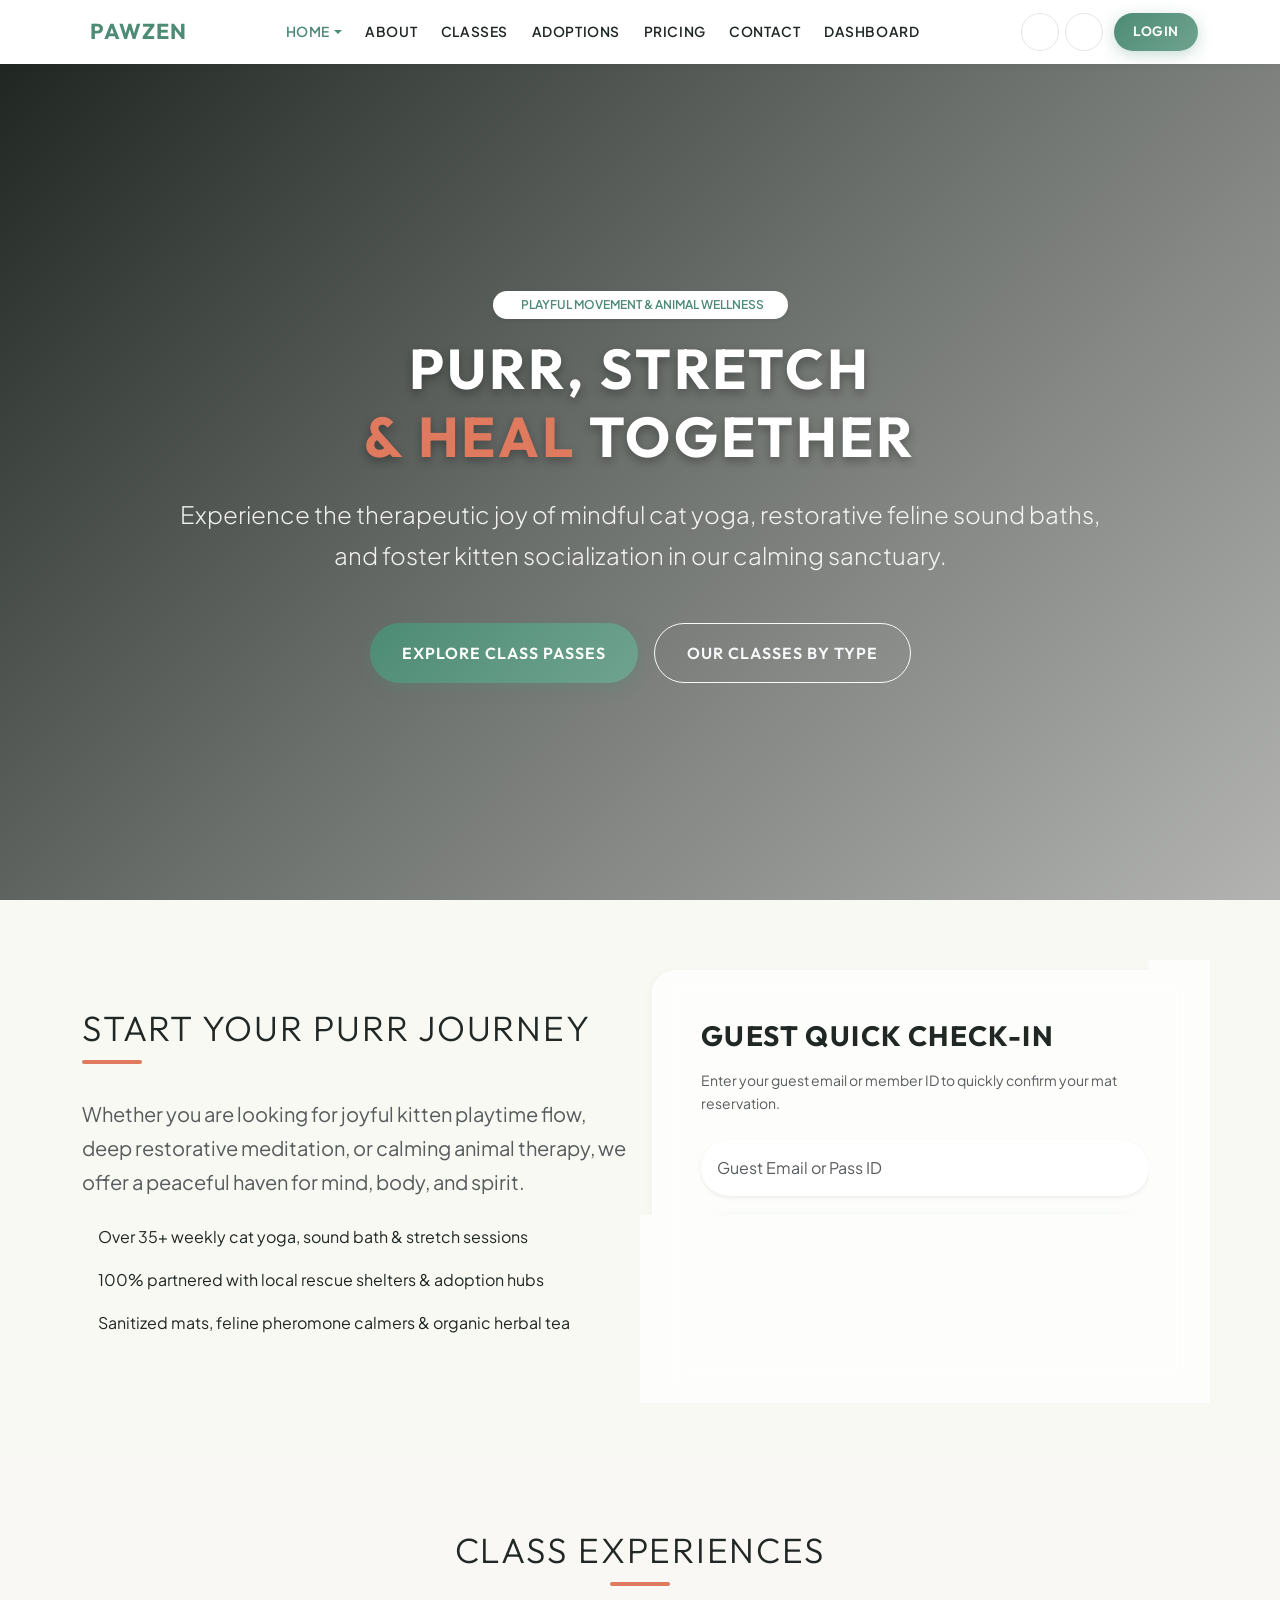
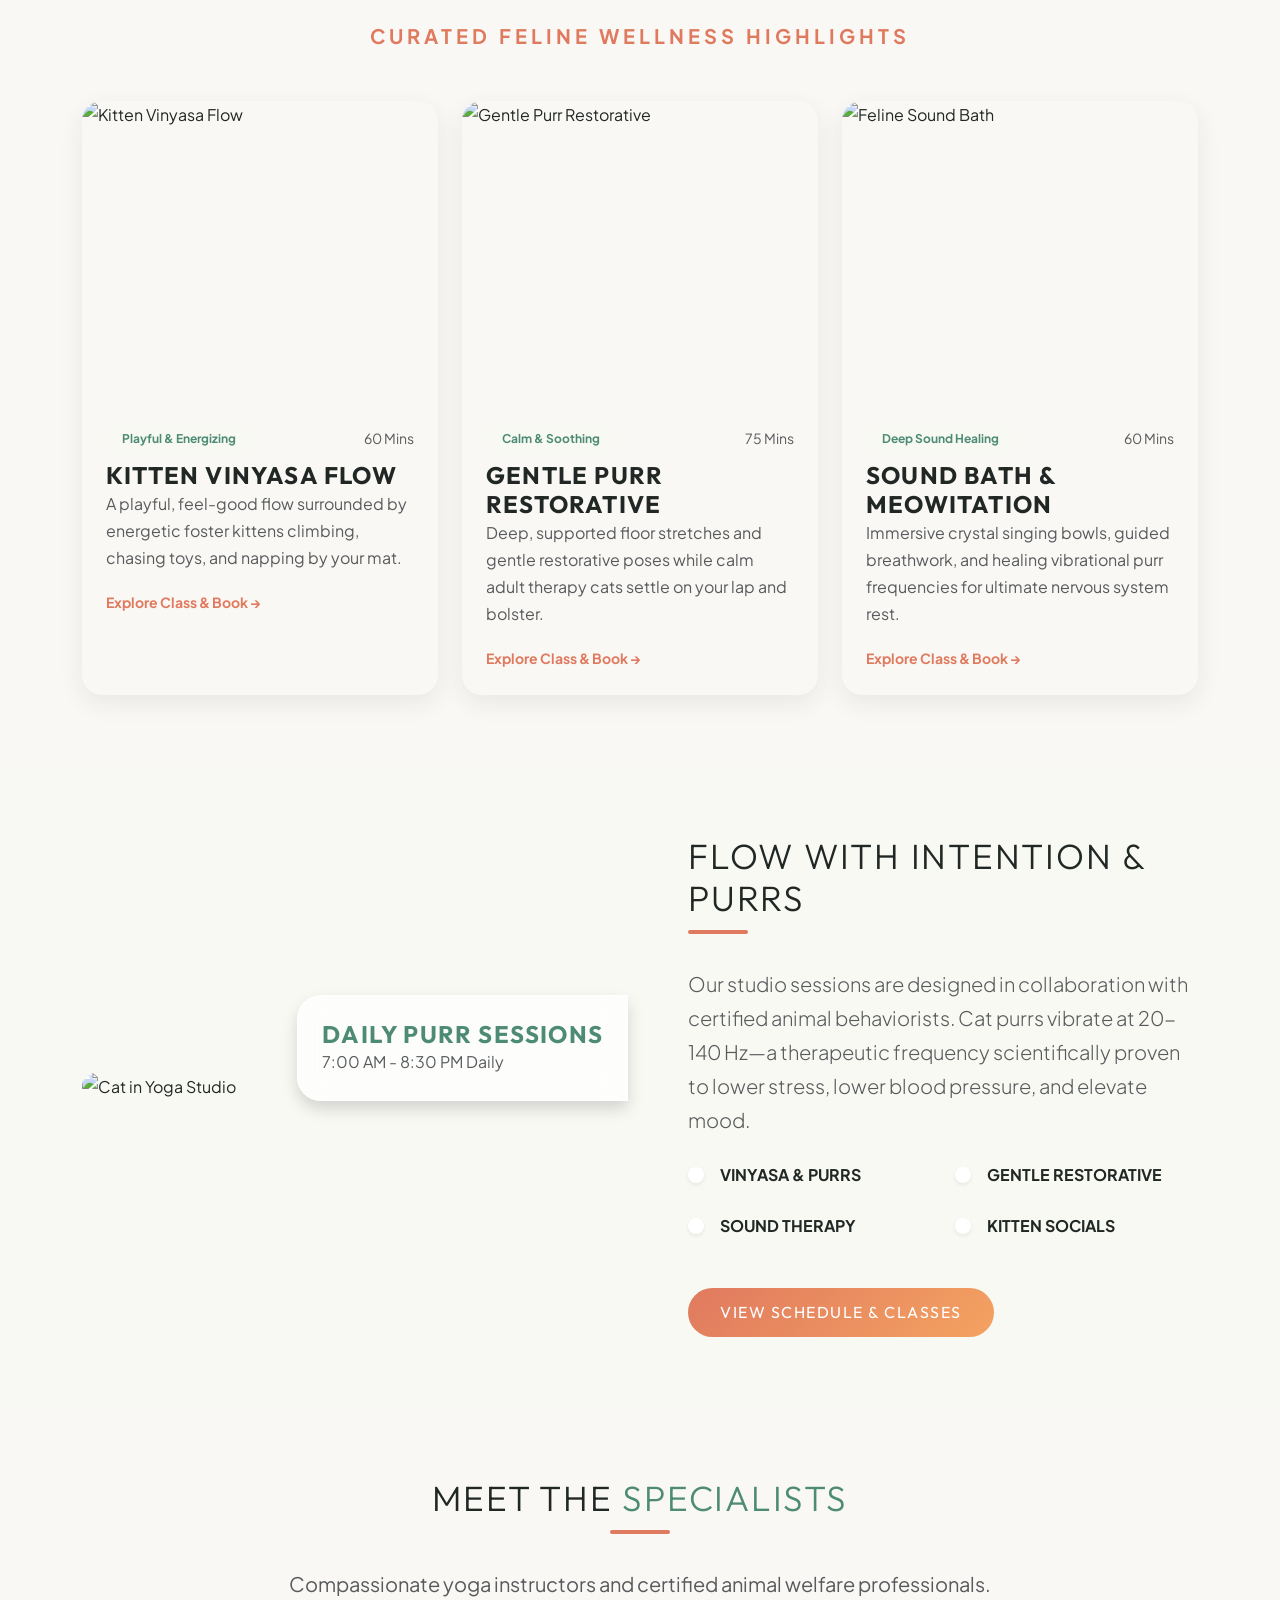
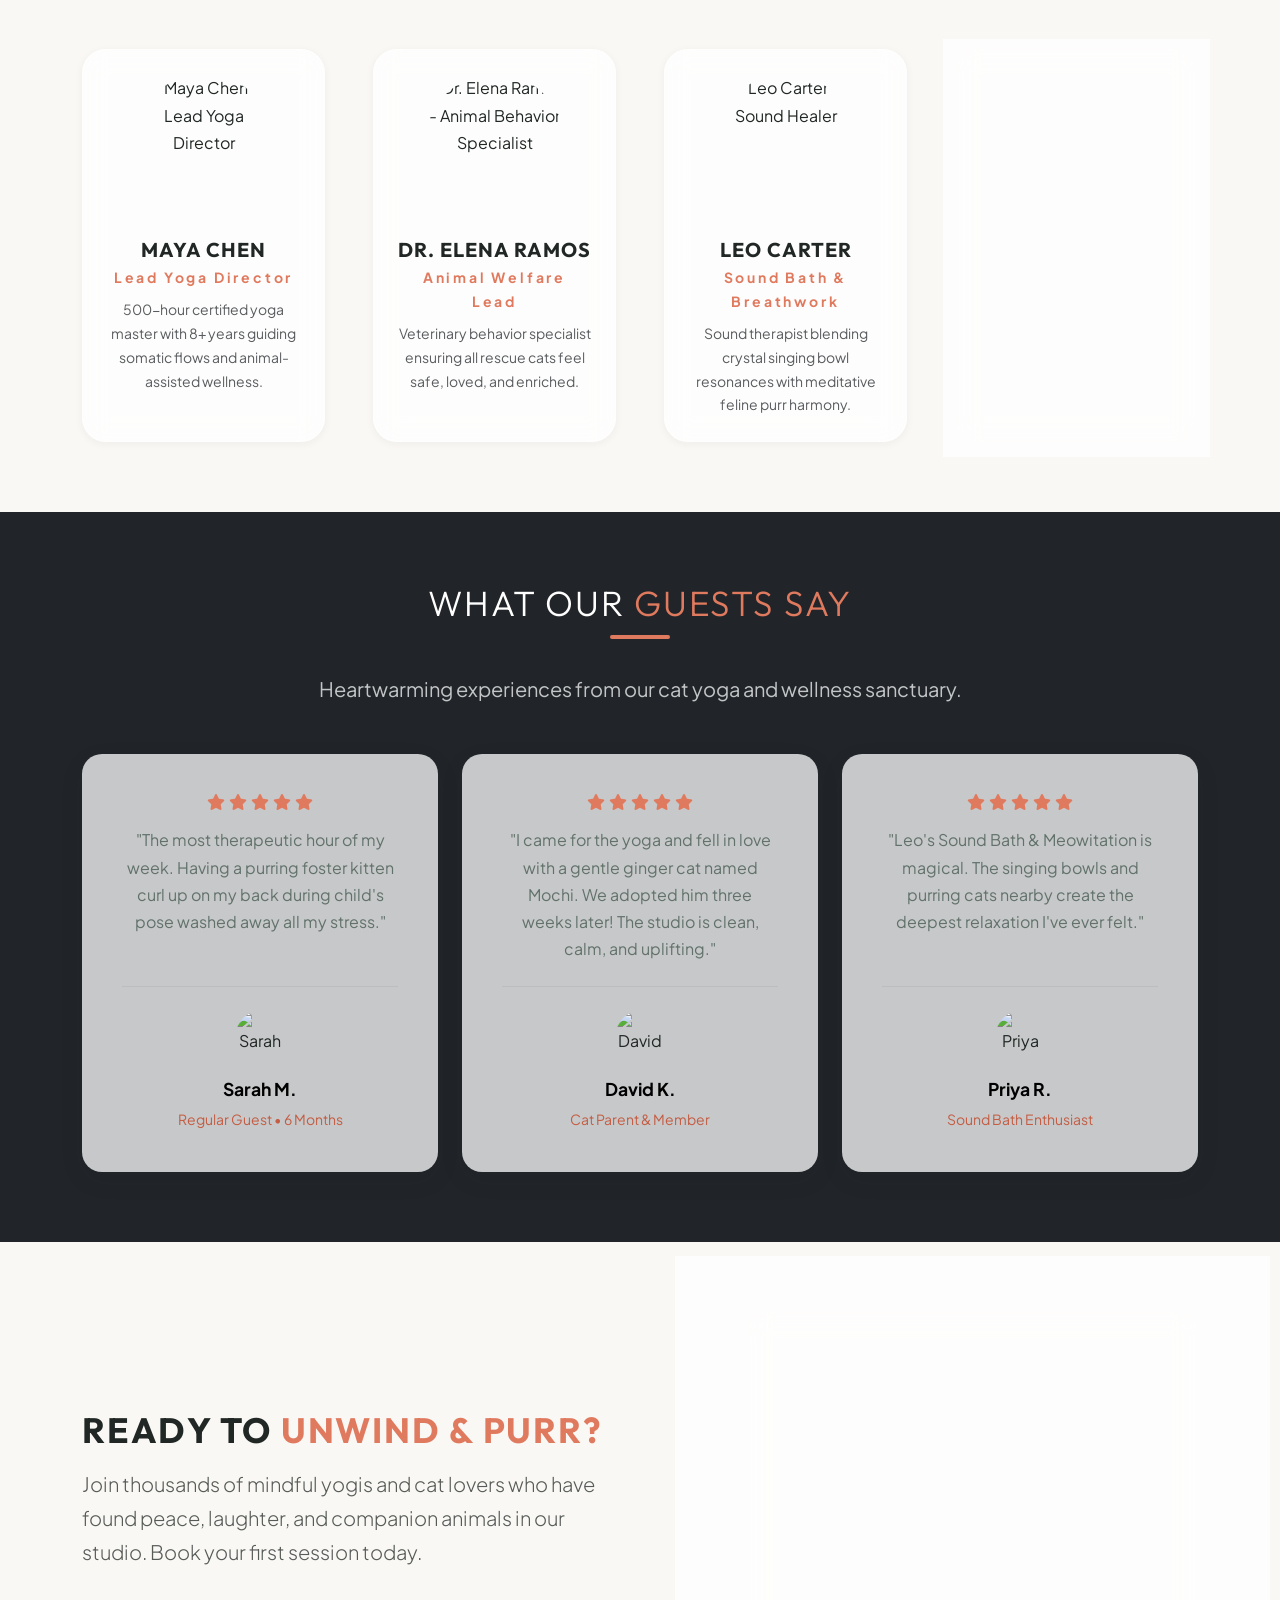
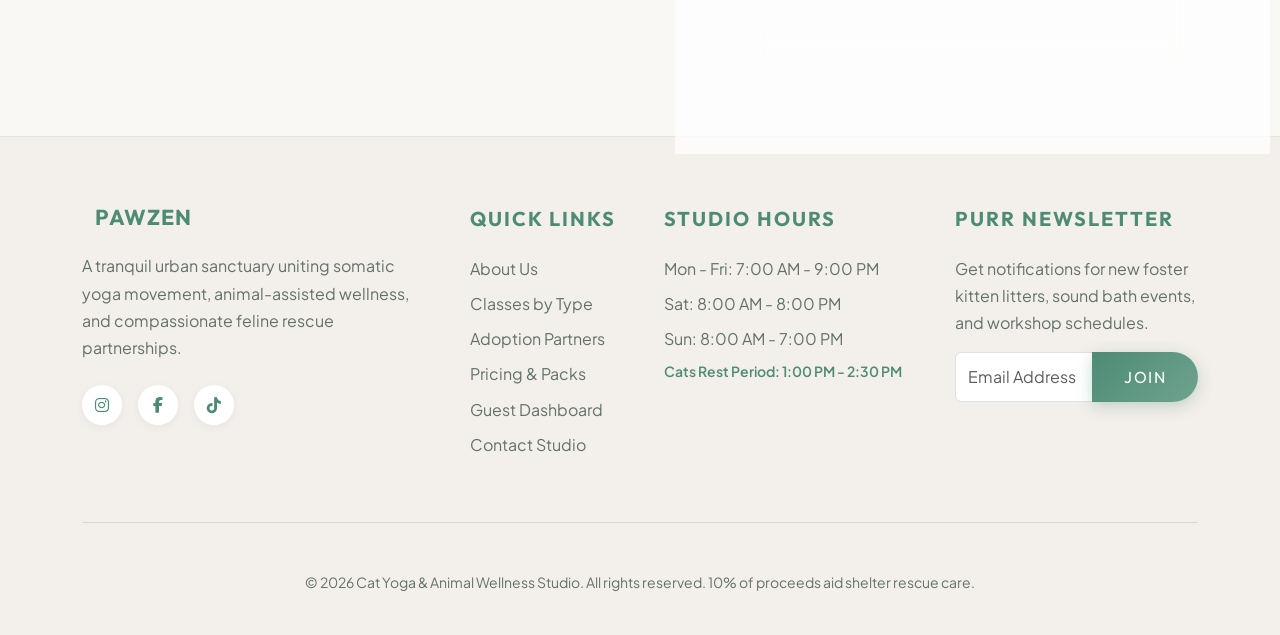
==== index.html @ e71d3608 "Initial commit: PAWZEN Cat Yoga & Animal Wellness Studio website" ====
<!DOCTYPE html>
<html lang="en">

<head>
    <meta charset="UTF-8">
    <meta name="viewport" content="width=device-width, initial-scale=1.0">
    <title>Cat Yoga & Animal Wellness Studio | Mindful Movement & Feline Healing</title>
    <meta name="description"
        content="Experience calming cat yoga, animal wellness therapy, sound baths, and adoptable kitten socialization in our serene, playful sanctuary. Book your session today.">

    <!-- Favicon -->
    <link rel="icon" type="image/svg+xml" href="assets/images/favicon.svg">

    <!-- Google Fonts -->
    <link rel="preconnect" href="https://fonts.googleapis.com">
    <link rel="preconnect" href="https://fonts.gstatic.com" crossorigin>
    <link href="https://fonts.googleapis.com/css2?family=Outfit:wght@400;500;600;700;800&family=Plus+Jakarta+Sans:wght@300;400;500;600;700&display=swap"
        rel="stylesheet">

    <!-- Bootstrap 5 CSS -->
    <link href="https://cdn.jsdelivr.net/npm/bootstrap@5.3.0/dist/css/bootstrap.min.css" rel="stylesheet">

    <!-- Custom CSS -->
    <link rel="stylesheet" href="assets/css/style.css">
    <link rel="stylesheet" href="assets/css/dark-mode.css">
    <link rel="stylesheet" href="assets/css/rtl.css">

    <!-- Lucide Icons -->
    <script src="https://unpkg.com/lucide@latest"></script>

    <!-- JSON-LD Local Business Schema -->
    <script type="application/ld+json">
    {
      "@context": "https://schema.org",
      "@type": "HealthAndBeautyBusiness",
      "name": "Cat Yoga & Animal Wellness Studio",
      "image": "https://images.unsplash.com/photo-1544367567-0f2fcb009e0b",
      "address": {
        "@type": "PostalAddress",
        "streetAddress": "123 Paws & Lotus Way",
        "addressLocality": "San Francisco",
        "addressRegion": "CA",
        "postalCode": "94107",
        "addressCountry": "US"
      },
      "geo": {
        "@type": "GeoCoordinates",
        "latitude": 37.774929,
        "longitude": -122.419416
      },
      "url": "https://catyogawellness.com",
      "telephone": "+14155550198",
      "openingHoursSpecification": [
        {
          "@type": "OpeningHoursSpecification",
          "dayOfWeek": ["Monday", "Tuesday", "Wednesday", "Thursday", "Friday"],
          "opens": "07:00",
          "closes": "21:00"
        },
        {
          "@type": "OpeningHoursSpecification",
          "dayOfWeek": ["Saturday", "Sunday"],
          "opens": "08:00",
          "closes": "20:00"
        }
      ]
    }
    </script>
    <link rel='stylesheet' href='https://cdnjs.cloudflare.com/ajax/libs/font-awesome/6.4.0/css/all.min.css'>
</head>

<body>

    <!-- Header / Navbar -->
    <nav class="navbar navbar-expand-lg">
        <div class="container">
            <a class="navbar-brand d-flex align-items-center" href="index.html">
                <i data-lucide="cat" class="me-2 text-primary-custom"></i>
                PAWZEN
            </a>
            <button class="navbar-toggler" type="button" data-bs-toggle="collapse" data-bs-target="#navbarNav">
                <span class="navbar-toggler-icon"></span>
            </button>
            <div class="collapse navbar-collapse" id="navbarNav">
                <ul class="navbar-nav mx-auto">
                    <!-- Home Dropdown -->
                    <li class="nav-item dropdown">
                        <a class="nav-link dropdown-toggle active" href="#" role="button"
                            data-bs-toggle="dropdown">Home</a>
                        <ul class="dropdown-menu">
                            <li><a class="dropdown-item active" href="index.html">Home 1 (Highlights)</a></li>
                            <li><a class="dropdown-item" href="home-2.html">Home 2 (Sanctuary)</a></li>
                        </ul>
                    </li>
                    <li class="nav-item"><a class="nav-link" href="about.html">About</a></li>
                    <li class="nav-item"><a class="nav-link" href="services.html">Classes</a></li>
                    <li class="nav-item"><a class="nav-link" href="gallery.html">Adoptions</a></li>
                    <li class="nav-item"><a class="nav-link" href="pricing.html">Pricing</a></li>
                    <li class="nav-item"><a class="nav-link" href="contact.html">Contact</a></li>
                    <li class="nav-item"><a class="nav-link" href="dashboard.html">Dashboard</a></li>
                </ul>
                <div class="d-flex align-items-center">
                    <!-- Theme & RTL Toggles -->
                    <button id="theme-toggle" class="btn btn-link" title="Toggle Theme">
                        <i data-lucide="moon"></i>
                    </button>
                    <button id="rtl-toggle" class="btn btn-link" title="Toggle RTL">
                        <i data-lucide="arrow-left-right"></i>
                    </button>

                    <a href="login.html" class="btn btn-primary ms-2">Login</a>
                </div>
            </div>
        </div>
    </nav>

    <!-- Hero Section -->
    <header class="hero-section grid-pattern"
        style="background-image: url('https://images.unsplash.com/photo-1544367567-0f2fcb009e0b?ixlib=rb-4.0.3&auto=format&fit=crop&w=1920&q=80');">
        <div class="hero-overlay"></div>
        <div class="container hero-content">
            <div class="row justify-content-center text-center">
                <div class="col-lg-10 animate-on-scroll">
                    <span class="badge bg-white text-primary-custom px-4 py-2 rounded-pill fw-semibold mb-3 shadow-sm text-uppercase tracking-wider">
                        <i data-lucide="sparkles" class="size-16 me-1 align-middle"></i> Playful Movement & Animal Wellness
                    </span>
                    <h1 class="display-1 fw-bold mb-4">PURR, STRETCH <br><span class="text-secondary-custom">&amp; HEAL</span> TOGETHER</h1>
                    <p class="lead mb-5 fs-4 opacity-90">Experience the therapeutic joy of mindful cat yoga, restorative feline sound baths, and foster kitten socialization in our calming sanctuary.</p>
                    <div class="d-flex flex-column flex-sm-row gap-3 justify-content-center align-items-center">
                        <a href="pricing.html" class="btn btn-primary btn-hero">Explore Class Passes</a>
                        <a href="services.html" class="btn btn-outline-light btn-hero">Our Classes by Type</a>
                    </div>
                </div>
            </div>
        </div>
    </header>

    <!-- Membership CTA Section -->
    <section class="section-padding bg-light">
        <div class="container">
            <div class="row align-items-center">
                <div class="col-lg-6 mb-5 mb-lg-0 animate-on-scroll">
                    <h2 class="display-4 section-title text-start">START YOUR PURR JOURNEY</h2>
                    <p class="text-muted mb-4 fs-5">Whether you are looking for joyful kitten playtime flow, deep restorative meditation, or calming animal therapy, we offer a peaceful haven for mind, body, and spirit.</p>
                    <ul class="list-unstyled">
                        <li class="mb-3 d-flex align-items-center"><i data-lucide="check-circle"
                                class="text-primary-custom me-3"></i> <span>Over 35+ weekly cat yoga, sound bath &amp; stretch sessions</span></li>
                        <li class="mb-3 d-flex align-items-center"><i data-lucide="check-circle"
                                class="text-primary-custom me-3"></i> <span>100% partnered with local rescue shelters &amp; adoption hubs</span>
                        </li>
                        <li class="mb-3 d-flex align-items-center"><i data-lucide="check-circle"
                                class="text-primary-custom me-3"></i> <span>Sanitized mats, feline pheromone calmers &amp; organic herbal tea</span>
                        </li>
                    </ul>
                </div>
                <div class="col-lg-6">
                    <div class="glass-card p-5 animate-on-scroll">
                        <h3 class="mb-3 fw-bold">Guest Quick Check-In</h3>
                        <p class="text-muted small mb-4">Enter your guest email or member ID to quickly confirm your mat reservation.</p>
                        <form onsubmit="event.preventDefault(); window.location.href='login.html';">
                            <div class="mb-4">
                                <input type="text" class="form-control border-0 bg-white p-3 shadow-sm rounded-pill"
                                    placeholder="Guest Email or Pass ID">
                            </div>
                            <button class="btn btn-primary w-100 py-3">CHECK-IN TO SESSION</button>
                            <p class="text-center mt-4 small text-muted">First time visiting our studio? <a href="register.html"
                                    class="text-secondary-custom fw-bold">Sign digital feline waiver</a></p>
                        </form>
                    </div>
                </div>
            </div>
        </div>
    </section>

    <!-- Class Highlights -->
    <section class="section-padding">
        <div class="container">
            <div class="text-center mb-5 animate-on-scroll">
                <h2 class="display-4 section-title">CLASS EXPERIENCES</h2>
                <div class="text-secondary-custom fw-bold fs-5 tracking-widest mt-3">CURATED FELINE WELLNESS HIGHLIGHTS</div>
            </div>
            <div class="row g-4">
                <div class="col-lg-4 animate-on-scroll">
                    <div class="climb-card h-100">
                        <img src="https://images.unsplash.com/photo-1548802673-380ab8ebc7b7?ixlib=rb-4.0.3&auto=format&fit=crop&w=800&q=80"
                            class="card-img-top" alt="Kitten Vinyasa Flow">
                        <div class="card-body p-4">
                            <div class="d-flex justify-content-between align-items-center mb-2">
                                <span class="badge bg-light text-primary-custom fw-bold px-3 py-2 rounded-pill">Playful &amp; Energizing</span>
                                <small class="text-muted">60 Mins</small>
                            </div>
                            <h4 class="card-title fw-bold">KITTEN VINYASA FLOW</h4>
                            <p class="card-text text-muted">A playful, feel-good flow surrounded by energetic foster kittens climbing, chasing toys, and napping by your mat.</p>
                            <a href="services.html" class="text-secondary-custom fw-bold small text-decoration-none">Explore Class &amp; Book &rarr;</a>
                        </div>
                    </div>
                </div>
                <div class="col-lg-4 animate-on-scroll">
                    <div class="climb-card h-100">
                        <img src="https://images.unsplash.com/photo-1514888286974-6c03e2ca1dba?ixlib=rb-4.0.3&auto=format&fit=crop&w=800&q=80"
                            class="card-img-top" alt="Gentle Purr Restorative">
                        <div class="card-body p-4">
                            <div class="d-flex justify-content-between align-items-center mb-2">
                                <span class="badge bg-light text-primary-custom fw-bold px-3 py-2 rounded-pill">Calm &amp; Soothing</span>
                                <small class="text-muted">75 Mins</small>
                            </div>
                            <h4 class="card-title fw-bold">GENTLE PURR RESTORATIVE</h4>
                            <p class="card-text text-muted">Deep, supported floor stretches and gentle restorative poses while calm adult therapy cats settle on your lap and bolster.</p>
                            <a href="services.html" class="text-secondary-custom fw-bold small text-decoration-none">Explore Class &amp; Book &rarr;</a>
                        </div>
                    </div>
                </div>
                <div class="col-lg-4 animate-on-scroll">
                    <div class="climb-card h-100">
                        <img src="https://images.unsplash.com/photo-1506126613408-eca07ce68773?ixlib=rb-4.0.3&auto=format&fit=crop&w=800&q=80"
                            class="card-img-top" alt="Feline Sound Bath">
                        <div class="card-body p-4">
                            <div class="d-flex justify-content-between align-items-center mb-2">
                                <span class="badge bg-light text-primary-custom fw-bold px-3 py-2 rounded-pill">Deep Sound Healing</span>
                                <small class="text-muted">60 Mins</small>
                            </div>
                            <h4 class="card-title fw-bold">SOUND BATH &amp; MEOWITATION</h4>
                            <p class="card-text text-muted">Immersive crystal singing bowls, guided breathwork, and healing vibrational purr frequencies for ultimate nervous system rest.</p>
                            <a href="services.html" class="text-secondary-custom fw-bold small text-decoration-none">Explore Class &amp; Book &rarr;</a>
                        </div>
                    </div>
                </div>
            </div>
        </div>
    </section>

    <!-- Yoga Section -->
    <section class="section-padding bg-light grid-pattern">
        <div class="container">
            <div class="row align-items-center">
                <div class="col-lg-6 mb-5 mb-lg-0 animate-on-scroll">
                    <div class="position-relative">
                        <img src="https://images.unsplash.com/photo-1518791841217-8f162f1e1131?ixlib=rb-4.0.3&auto=format&fit=crop&w=1200&q=80"
                            class="img-fluid rounded-4 shadow-premium" alt="Cat in Yoga Studio">
                        <div class="position-absolute bottom-0 end-0 glass-card p-4 rounded-end-0 shadow">
                            <h4 class="mb-0 text-primary-custom fw-bold">DAILY PURR SESSIONS</h4>
                            <p class="mb-0 text-muted">7:00 AM - 8:30 PM Daily</p>
                        </div>
                    </div>
                </div>
                <div class="col-lg-6 ps-lg-5 animate-on-scroll">
                    <h2 class="display-4 section-title text-start">FLOW WITH INTENTION &amp; PURRS</h2>
                    <p class="lead text-muted mb-4">Our studio sessions are designed in collaboration with certified animal behaviorists. Cat purrs vibrate at 20-140 Hz—a therapeutic frequency scientifically proven to lower stress, lower blood pressure, and elevate mood.</p>
                    <div class="row g-4 mb-5">
                        <div class="col-sm-6">
                            <div class="d-flex align-items-center">
                                <div class="bg-white p-2 rounded-circle shadow-sm me-3">
                                    <i data-lucide="flower" class="text-secondary-custom"></i>
                                </div>
                                <span class="fw-bold text-uppercase tracking-wider">Vinyasa &amp; Purrs</span>
                            </div>
                        </div>
                        <div class="col-sm-6">
                            <div class="d-flex align-items-center">
                                <div class="bg-white p-2 rounded-circle shadow-sm me-3">
                                    <i data-lucide="wind" class="text-secondary-custom"></i>
                                </div>
                                <span class="fw-bold text-uppercase tracking-wider">Gentle Restorative</span>
                            </div>
                        </div>
                        <div class="col-sm-6">
                            <div class="d-flex align-items-center">
                                <div class="bg-white p-2 rounded-circle shadow-sm me-3">
                                    <i data-lucide="sparkles" class="text-secondary-custom"></i>
                                </div>
                                <span class="fw-bold text-uppercase tracking-wider">Sound Therapy</span>
                            </div>
                        </div>
                        <div class="col-sm-6">
                            <div class="d-flex align-items-center">
                                <div class="bg-white p-2 rounded-circle shadow-sm me-3">
                                    <i data-lucide="heart" class="text-secondary-custom"></i>
                                </div>
                                <span class="fw-bold text-uppercase tracking-wider">Kitten Socials</span>
                            </div>
                        </div>
                    </div>
                    <a href="services.html" class="btn btn-secondary">View Schedule &amp; Classes</a>
                </div>
            </div>
        </div>
    </section>

    <!-- Instructors / Coaches Section -->
    <section class="section-padding">
        <div class="container">
            <div class="text-center mb-5 animate-on-scroll">
                <h2 class="display-4 section-title">MEET THE <span class="text-primary-custom">SPECIALISTS</span></h2>
                <p class="text-muted fs-5">Compassionate yoga instructors and certified animal welfare professionals.</p>
            </div>
            <div class="row g-5 justify-content-center">
                <div class="col-lg-3 col-md-6 animate-on-scroll">
                    <div class="glass-card text-center p-4 h-100">
                        <div class="overflow-hidden rounded-circle mb-4 shadow-premium mx-auto"
                            style="width: 140px; height: 140px;">
                            <img src="https://images.unsplash.com/photo-1518611012118-696072aa579a?ixlib=rb-4.0.3&auto=format&fit=crop&w=600&q=80"
                                class="img-fluid w-100 h-100" style="object-fit: cover;"
                                alt="Maya Chen - Lead Yoga Director">
                        </div>
                        <h5 class="mb-1 fw-bold">MAYA CHEN</h5>
                        <p class="text-secondary-custom small fw-bold tracking-widest mb-2">Lead Yoga Director</p>
                        <p class="text-muted small mb-0">500-hour certified yoga master with 8+ years guiding somatic flows and animal-assisted wellness.</p>
                    </div>
                </div>
                <div class="col-lg-3 col-md-6 animate-on-scroll">
                    <div class="glass-card text-center p-4 h-100">
                        <div class="overflow-hidden rounded-circle mb-4 shadow-premium mx-auto"
                            style="width: 140px; height: 140px;">
                            <img src="https://images.unsplash.com/photo-1594381898411-846e7d193883?ixlib=rb-4.0.3&auto=format&fit=crop&w=600&q=80"
                                class="img-fluid w-100 h-100" style="object-fit: cover;"
                                alt="Dr. Elena Ramos - Animal Behavior Specialist">
                        </div>
                        <h5 class="mb-1 fw-bold">DR. ELENA RAMOS</h5>
                        <p class="text-secondary-custom small fw-bold tracking-widest mb-2">Animal Welfare Lead</p>
                        <p class="text-muted small mb-0">Veterinary behavior specialist ensuring all rescue cats feel safe, loved, and enriched.</p>
                    </div>
                </div>
                <div class="col-lg-3 col-md-6 animate-on-scroll">
                    <div class="glass-card text-center p-4 h-100">
                        <div class="overflow-hidden rounded-circle mb-4 shadow-premium mx-auto"
                            style="width: 140px; height: 140px;">
                            <img src="https://images.unsplash.com/photo-1567013127542-490d757e51fc?ixlib=rb-4.0.3&auto=format&fit=crop&w=600&q=80"
                                class="img-fluid w-100 h-100" style="object-fit: cover;"
                                alt="Leo Carter - Sound Healer">
                        </div>
                        <h5 class="mb-1 fw-bold">LEO CARTER</h5>
                        <p class="text-secondary-custom small fw-bold tracking-widest mb-2">Sound Bath &amp; Breathwork</p>
                        <p class="text-muted small mb-0">Sound therapist blending crystal singing bowl resonances with meditative feline purr harmony.</p>
                    </div>
                </div>
                <div class="col-lg-3 col-md-6 animate-on-scroll">
                    <div class="glass-card text-center p-4 h-100">
                        <div class="overflow-hidden rounded-circle mb-4 shadow-premium mx-auto"
                            style="width: 140px; height: 140px;">
                            <img src="https://images.unsplash.com/photo-1571019613454-1cb2f99b2d8b?ixlib=rb-4.0.3&auto=format&fit=crop&w=600&q=80"
                                class="img-fluid w-100 h-100" style="object-fit: cover;"
                                alt="Sara Jenkins - Adoption & Restorative Guide">
                        </div>
                        <h5 class="mb-1 fw-bold">SARA JENKINS</h5>
                        <p class="text-secondary-custom small fw-bold tracking-widest mb-2">Restorative &amp; Adoptions</p>
                        <p class="text-muted small mb-0">Gentle yoga guide and shelter coordinator who has helped place over 300+ rescue cats in forever homes.</p>
                    </div>
                </div>
            </div>
        </div>
    </section>

    <!-- Testimonials Section -->
    <section id="testimonials" class="section-padding bg-dark text-white">
        <div class="container">
            <div class="text-center mb-5 animate-on-scroll">
                <h2 class="display-4 section-title text-white">WHAT OUR <span class="text-secondary-custom">GUESTS SAY</span></h2>
                <p class="text-light opacity-75 fs-5">Heartwarming experiences from our cat yoga and wellness sanctuary.</p>
            </div>
            <div class="row g-4 justify-content-center">
                <div class="col-lg-4 animate-on-scroll">
                    <div class="glass-card p-4 h-100 border border-white border-opacity-10">
                        <div class="d-flex mb-3">
                            <i class="fa-solid fa-star text-secondary-custom me-1"></i>
                            <i class="fa-solid fa-star text-secondary-custom me-1"></i>
                            <i class="fa-solid fa-star text-secondary-custom me-1"></i>
                            <i class="fa-solid fa-star text-secondary-custom me-1"></i>
                            <i class="fa-solid fa-star text-secondary-custom"></i>
                        </div>
                        <p class="mb-4 text-dark">"The most therapeutic hour of my week. Having a purring foster kitten curl up on my back during child's pose washed away all my stress."</p>
                        <div class="d-flex align-items-center">
                            <img src="https://images.unsplash.com/photo-1494790108377-be9c29b29330?ixlib=rb-4.0.3&auto=format&fit=crop&w=100&q=80"
                                class="rounded-circle me-3" width="48" height="48" style="object-fit: cover;"
                                alt="Sarah M.">
                            <div>
                                <div class="fw-bold text-dark">Sarah M.</div>
                                <div class="text-secondary-custom small">Regular Guest &bull; 6 Months</div>
                            </div>
                        </div>
                    </div>
                </div>
                <div class="col-lg-4 animate-on-scroll">
                    <div class="glass-card p-4 h-100 border border-white border-opacity-10">
                        <div class="d-flex mb-3">
                            <i class="fa-solid fa-star text-secondary-custom me-1"></i>
                            <i class="fa-solid fa-star text-secondary-custom me-1"></i>
                            <i class="fa-solid fa-star text-secondary-custom me-1"></i>
                            <i class="fa-solid fa-star text-secondary-custom me-1"></i>
                            <i class="fa-solid fa-star text-secondary-custom"></i>
                        </div>
                        <p class="mb-4 text-dark">"I came for the yoga and fell in love with a gentle ginger cat named Mochi. We adopted him three weeks later! The studio is clean, calm, and uplifting."</p>
                        <div class="d-flex align-items-center">
                            <img src="https://images.unsplash.com/photo-1500648767791-00dcc994a43e?ixlib=rb-4.0.3&auto=format&fit=crop&w=100&q=80"
                                class="rounded-circle me-3" width="48" height="48" style="object-fit: cover;"
                                alt="David K.">
                            <div>
                                <div class="fw-bold text-dark">David K.</div>
                                <div class="text-secondary-custom small">Cat Parent &amp; Member</div>
                            </div>
                        </div>
                    </div>
                </div>
                <div class="col-lg-4 animate-on-scroll">
                    <div class="glass-card p-4 h-100 border border-white border-opacity-10">
                        <div class="d-flex mb-3">
                            <i class="fa-solid fa-star text-secondary-custom me-1"></i>
                            <i class="fa-solid fa-star text-secondary-custom me-1"></i>
                            <i class="fa-solid fa-star text-secondary-custom me-1"></i>
                            <i class="fa-solid fa-star text-secondary-custom me-1"></i>
                            <i class="fa-solid fa-star text-secondary-custom"></i>
                        </div>
                        <p class="mb-4 text-dark">"Leo's Sound Bath &amp; Meowitation is magical. The singing bowls and purring cats nearby create the deepest relaxation I've ever felt."</p>
                        <div class="d-flex align-items-center">
                            <img src="https://images.unsplash.com/photo-1438761681033-6461ffad8d80?ixlib=rb-4.0.3&auto=format&fit=crop&w=100&q=80"
                                class="rounded-circle me-3" width="48" height="48" style="object-fit: cover;"
                                alt="Priya R.">
                            <div>
                                <div class="fw-bold text-dark">Priya R.</div>
                                <div class="text-secondary-custom small">Sound Bath Enthusiast</div>
                            </div>
                        </div>
                    </div>
                </div>
            </div>
        </div>
    </section>

    <!-- Call to Action / Free Pass Section -->
    <section id="cta-section" class="section-padding">
        <div class="container">
            <div class="row align-items-center justify-content-between">
                <div class="col-lg-6 mb-4 mb-lg-0 animate-on-scroll">
                    <h2 class="display-4 fw-bold mb-3">READY TO <span class="text-secondary-custom">UNWIND &amp; PURR?</span></h2>
                    <p class="lead opacity-75 mb-0">Join thousands of mindful yogis and cat lovers who have found peace, laughter, and companion animals in our studio. Book your first session today.</p>
                </div>
                <div class="col-lg-5 animate-on-scroll">
                    <div class="glass-card p-4 rounded-4 cta-form-card">
                        <h5 class="fw-bold mb-3 text-dark">RESERVE YOUR CLASS SLOT</h5>
                        <form onsubmit="event.preventDefault(); window.location.href='login.html';">
                            <div class="mb-3">
                                <input type="text" class="form-control py-3 rounded-3 border-0"
                                    placeholder="Your Full Name" required>
                            </div>
                            <div class="mb-3">
                                <input type="email" class="form-control py-3 rounded-3 border-0"
                                    placeholder="Your Email Address" required>
                            </div>
                            <button type="submit" class="btn btn-primary w-100 py-3 fw-bold">CLAIM INTRO SESSION PASS</button>
                            <p class="text-muted small text-center mt-3 mb-0">Includes studio mat, cat treats &amp; herbal tea. 100% stress-free.</p>
                        </form>
                    </div>
                </div>
            </div>
        </div>
    </section>

    <!-- Footer -->
    <footer class="site-footer section-padding pb-4">
        <div class="container">
            <div class="row g-5 text-start">
                <div class="col-lg-4">
                    <a class="navbar-brand mb-4 d-block" href="index.html">
                        <i data-lucide="cat" class="me-2 text-primary-custom"></i>
                        PAWZEN
                    </a>
                    <p class="text-light-50 mb-4">A tranquil urban sanctuary uniting somatic yoga movement, animal-assisted wellness, and compassionate feline rescue partnerships.</p>
                    <div class="d-flex gap-3 social-links">
                        <a href="#"><i class="fa-brands fa-instagram"></i></a>
                        <a href="#"><i class="fa-brands fa-facebook-f"></i></a>
                        <a href="#"><i class="fa-brands fa-tiktok"></i></a>
                    </div>
                </div>
                <div class="col-lg-2 col-md-4">
                    <h5 class="mb-4">QUICK LINKS</h5>
                    <ul class="list-unstyled">
                        <li class="mb-2"><a href="about.html" class="text-light-50 text-decoration-none">About Us</a></li>
                        <li class="mb-2"><a href="services.html" class="text-light-50 text-decoration-none">Classes by Type</a></li>
                        <li class="mb-2"><a href="gallery.html" class="text-light-50 text-decoration-none">Adoption Partners</a></li>
                        <li class="mb-2"><a href="pricing.html" class="text-light-50 text-decoration-none">Pricing &amp; Packs</a></li>
                        <li class="mb-2"><a href="login.html" class="text-light-50 text-decoration-none">Guest Dashboard</a></li>
                        <li class="mb-2"><a href="contact.html" class="text-light-50 text-decoration-none">Contact Studio</a></li>
                    </ul>
                </div>
                <div class="col-lg-3 col-md-4">
                    <h5 class="mb-4">STUDIO HOURS</h5>
                    <ul class="list-unstyled text-light-50">
                        <li class="mb-2">Mon - Fri: 7:00 AM - 9:00 PM</li>
                        <li class="mb-2">Sat: 8:00 AM - 8:00 PM</li>
                        <li class="mb-2">Sun: 8:00 AM - 7:00 PM</li>
                        <li class="mb-2 text-primary-custom small fw-semibold">Cats Rest Period: 1:00 PM - 2:30 PM</li>
                    </ul>
                </div>
                <div class="col-lg-3 col-md-4">
                    <h5 class="mb-4">PURR NEWSLETTER</h5>
                    <p class="text-light-50 mb-3">Get notifications for new foster kitten litters, sound bath events, and workshop schedules.</p>
                    <div class="input-group">
                        <input type="email" class="form-control" placeholder="Email Address">
                        <button class="btn btn-primary">JOIN</button>
                    </div>
                </div>
            </div>
            <hr class="my-5 opacity-25">
            <div class="text-center text-light-50 small">
                <p>&copy; 2026 Cat Yoga &amp; Animal Wellness Studio. All rights reserved. 10% of proceeds aid shelter rescue care.</p>
            </div>
        </div>
    </footer>

    <!-- Bootstrap 5 JS Bundle -->
    <script src="https://cdn.jsdelivr.net/npm/bootstrap@5.3.0/dist/js/bootstrap.bundle.min.js"></script>
    <!-- Custom JS -->
    <script src="assets/js/main.js"></script>
</body>

</html>
---- assets/css/style.css ----
/* 
 * Cat Yoga & Animal Wellness Studio - Main Stylesheet
 * Brand Colors: Primary #4D8B75 (Calming Sage Jade), Secondary #E07A5F (Warm Peach Terracotta)
 */

@import url('https://fonts.googleapis.com/css2?family=Outfit:wght@400;500;600;700;800&family=Plus+Jakarta+Sans:wght@300;400;500;600;700&display=swap');

:root {
    --primary-color: #4D8B75;
    --primary-light: #6FA38F;
    --primary-dark: #376554;
    --secondary-color: #E07A5F;
    --secondary-light: #F4A261;
    --secondary-dark: #C45D43;
    --dark-bg: #1B2421;
    --light-bg: #FAF8F5;
    --text-dark: #202724;
    --text-light: #FAF8F5;
    --text-muted: #62726B;
    --gray-light: #F4EFEA;

    --heading-font: 'Outfit', sans-serif;
    --body-font: 'Plus Jakarta Sans', sans-serif;

    --transition-base: all 0.3s cubic-bezier(0.4, 0, 0.2, 1);
    --transition-slow: all 0.5s cubic-bezier(0.4, 0, 0.2, 1);

    --shadow-sm: 0 2px 8px rgba(32, 39, 36, 0.05);
    --shadow-md: 0 8px 24px rgba(32, 39, 36, 0.08);
    --shadow-lg: 0 16px 48px rgba(32, 39, 36, 0.12);
    --shadow-premium: 0 24px 64px rgba(77, 139, 117, 0.18);

    --glass-bg: rgba(255, 255, 255, 0.75);
    --glass-border: rgba(255, 255, 255, 0.5);
    --glass-blur: 12px;

    --gray-dark: #1F2723;
    --gray-soft: #F3EFEA;
}

/* Global Reset & Base */
body {
    font-family: var(--body-font);
    color: var(--text-dark);
    line-height: 1.7;
    overflow-x: hidden;
    background-color: var(--light-bg);
    -webkit-font-smoothing: antialiased;
}

h1,
h2,
h3,
h4,
h5,
h6 {
    font-family: var(--heading-font);
    letter-spacing: 0.05em;
    text-transform: uppercase;
}

p {
    font-weight: 400;
}

a {
    text-decoration: none;
    transition: var(--transition-base);
}

/* Premium Utilities */
.glass-card {
    background: var(--glass-bg);
    backdrop-filter: blur(var(--glass-blur));
    -webkit-backdrop-filter: blur(var(--glass-blur));
    border: 1px solid var(--glass-border);
    border-radius: 24px;
    transition: var(--transition-base);
    box-shadow: var(--shadow-sm);
}

.glass-card:hover {
    transform: translateY(-8px);
    background: rgba(255, 255, 255, 0.85);
    box-shadow: var(--shadow-lg);
}

.section-title {
    position: relative;
    margin-bottom: 3rem;
}

.section-title::after {
    content: '';
    position: absolute;
    bottom: -15px;
    left: 50%;
    transform: translateX(-50%);
    width: 60px;
    height: 4px;
    background: var(--secondary-color);
    border-radius: 2px;
}

.section-title.text-start::after {
    left: 0;
    transform: none;
}

/* Bootstrap Overrides */
.btn {
    font-family: var(--heading-font);
    text-transform: uppercase;
    letter-spacing: 1.5px;
    padding: 0.8rem 2rem;
    border-radius: 50px;
    transition: var(--transition-base);
    font-size: 1rem;
}

.btn-primary {
    background: linear-gradient(135deg, var(--primary-color), var(--primary-light));
    border: none;
    box-shadow: 0 4px 15px rgba(77, 139, 117, 0.3);
}

.btn-primary:hover {
    transform: scale(1.05);
    background: linear-gradient(135deg, var(--primary-light), var(--primary-color));
    box-shadow: 0 8px 25px rgba(77, 139, 117, 0.4);
}

.btn-secondary {
    background: linear-gradient(135deg, var(--secondary-color), var(--secondary-light));
    border: none;
    color: #FFFFFF;
}

.btn-secondary:hover {
    transform: scale(1.05);
    color: #FFFFFF;
    box-shadow: 0 8px 25px rgba(224, 122, 95, 0.4);
}

.btn-outline-light:hover {
    background: white;
    color: var(--primary-color);
    transform: scale(1.05);
}

.btn-text-black {
    color: #111 !important;
}

/* =============================================
   NAVBAR — Fixed, always white, no green on scroll
   ============================================= */
.navbar {
    padding: 0.8rem 0;
    background: #FFFFFF !important;
    position: fixed;
    top: 0;
    left: 0;
    width: 100%;
    z-index: 1050;
    box-shadow: var(--shadow-sm);
    transition: box-shadow 0.3s ease, padding 0.3s ease;
}

.navbar.scrolled {
    box-shadow: 0 4px 20px rgba(0, 0, 0, 0.10);
    padding: 0.5rem 0;
}

/* Push body down so content isn't hidden under fixed navbar */
body {
    padding-top: 72px;
}

.hero-section,
.video-hero {
    margin-top: -72px;
    padding-top: 72px;
}

.navbar > .container,
.navbar > .container-fluid {
    display: flex;
    align-items: center;
    justify-content: space-between;
}

.navbar-brand {
    font-family: var(--heading-font);
    font-size: 1.35rem;
    font-weight: 700;
    letter-spacing: 1px;
    color: var(--primary-color) !important;
    display: inline-flex;
    align-items: center;
    line-height: 1;
    padding: 0;
    margin: 0;
}

.navbar-brand i,
.navbar-brand svg {
    display: inline-flex;
    align-items: center;
    justify-content: center;
}

.navbar-collapse {
    align-items: center;
}

.navbar-nav {
    display: flex;
    align-items: center;
    margin: 0 auto;
    gap: 2px;
}

.nav-item {
    display: inline-flex;
    align-items: center;
}

.nav-link {
    font-weight: 600;
    font-size: 0.86rem;
    text-transform: uppercase;
    letter-spacing: 0.6px;
    color: var(--text-dark) !important;
    margin: 0 2px;
    padding: 0.45rem 0.55rem !important;
    white-space: nowrap;
    display: inline-flex;
    align-items: center;
    line-height: 1;
}

.nav-link:hover,
.nav-link.active {
    color: var(--primary-color) !important;
}

/* Navbar Toggle & Icons */
.navbar .btn-link,
.navbar .btn-link i,
.navbar .btn-link svg {
    color: var(--text-dark) !important;
    stroke: var(--text-dark) !important;
}

.navbar #theme-toggle,
.navbar #rtl-toggle {
    border: 1px solid rgba(0, 0, 0, 0.1) !important;
    border-radius: 50% !important;
    width: 38px;
    height: 38px;
    min-width: 38px;
    display: inline-flex;
    align-items: center;
    justify-content: center;
    margin: 0 3px;
    padding: 0 !important;
    line-height: 1;
    background: transparent;
    cursor: pointer;
    transition: var(--transition-base);
}

.navbar #theme-toggle:hover,
.navbar #rtl-toggle:hover {
    background-color: rgba(0, 0, 0, 0.04);
}

.navbar .btn {
    white-space: nowrap;
    display: inline-flex;
    align-items: center;
    justify-content: center;
    height: 38px;
    padding: 0 1.2rem;
    font-size: 0.85rem;
    font-weight: 600;
    letter-spacing: 0.5px;
    border-radius: 50px;
    line-height: 1;
}

.navbar .btn-outline-light {
    border-color: var(--primary-color) !important;
    color: var(--primary-color) !important;
    background-color: transparent;
}

.navbar .btn-outline-light:hover {
    background-color: var(--primary-color);
    color: #FFFFFF !important;
}

/* Hamburger toggler color */
.navbar-toggler {
    border-color: var(--primary-color) !important;
    padding: 0.35rem 0.6rem;
}

.navbar-toggler-icon {
    background-image: url("data:image/svg+xml,%3csvg xmlns='http://www.w3.org/2000/svg' viewBox='0 0 30 30'%3e%3cpath stroke='rgba(77,139,117,1)' stroke-linecap='round' stroke-miterlimit='10' stroke-width='2' d='M4 7h22M4 15h22M4 23h22'/%3e%3c/svg%3e") !important;
}

/* Force hamburger at 1024px and below & Clean Mobile/Tablet Menu Alignment */
@media (max-width: 1024px) {
    .navbar .container {
        display: flex !important;
        flex-wrap: wrap !important;
        justify-content: space-between !important;
        align-items: center !important;
    }

    .navbar-expand-lg .navbar-toggler {
        display: block !important;
    }

    .navbar-expand-lg .navbar-collapse {
        display: none !important;
        flex-basis: 100% !important;
        width: 100% !important;
        order: 10 !important;
        padding-top: 0.75rem !important;
        padding-bottom: 1.25rem !important;
    }

    .navbar-expand-lg .navbar-collapse.show {
        display: block !important;
    }

    .navbar-expand-lg .navbar-nav {
        flex-direction: column !important;
        align-items: center !important;
        justify-content: center !important;
        width: 100% !important;
        padding: 0.5rem 0 !important;
        gap: 0.25rem !important;
        margin: 0 auto !important;
    }

    .navbar-expand-lg .nav-item {
        display: flex !important;
        flex-direction: column !important;
        align-items: center !important;
        width: 100% !important;
        justify-content: center !important;
        text-align: center !important;
    }

    .navbar-expand-lg .dropdown-menu {
        position: static !important;
        float: none !important;
        text-align: center !important;
        background: rgba(0, 0, 0, 0.03);
        border: none !important;
        box-shadow: none !important;
        margin: 0.25rem 0 0.5rem 0 !important;
        width: 100% !important;
    }

    .navbar-expand-lg .dropdown-item {
        text-align: center !important;
        padding: 0.5rem 1rem !important;
        font-size: 0.85rem;
    }

    .navbar-expand-lg .nav-link {
        display: inline-flex !important;
        justify-content: center !important;
        align-items: center !important;
        text-align: center !important;
        padding: 0.55rem 1rem !important;
        width: auto !important;
    }

    .navbar-collapse .d-flex.align-items-center {
        flex-direction: row !important;
        flex-wrap: wrap !important;
        justify-content: center !important;
        align-items: center !important;
        gap: 0.75rem !important;
        padding: 0.75rem 0 0.25rem 0 !important;
        width: 100% !important;
    }

    .navbar-collapse .d-flex.align-items-center .btn.ms-2 {
        margin-left: 0 !important;
    }
}

/* Custom 1024px Display Utilities */
.d-1024-none {
    display: inline-flex !important;
}

.d-1024-show {
    display: none !important;
}

@media (max-width: 1024px) {
    .d-1024-none {
        display: none !important;
    }

    .d-1024-show {
        display: flex !important;
    }
}

/* Hero Buttons Uniform Sizing */
.btn-hero {
    min-width: 240px;
    height: 60px;
    display: inline-flex;
    align-items: center;
    justify-content: center;
    font-weight: 600;
    text-transform: uppercase;
    letter-spacing: 1px;
}

@media (max-width: 575.98px) {
    .btn-hero {
        width: 100%;
        max-width: 300px;
    }
}

/* Focus & Selection Overrides (Replacing Bootstrap Blue) */
.form-control:focus {
    border-color: var(--primary-color) !important;
    box-shadow: 0 0 0 0.25rem rgba(77, 139, 117, 0.25) !important;
}

::selection {
    background-color: var(--primary-color);
    color: #fff;
}

.btn-primary:focus,
.btn-outline-primary:focus,
.btn-link:focus {
    box-shadow: 0 0 0 0.25rem rgba(77, 139, 117, 0.25) !important;
}

/* Dropdown Item Active & Hover States */
.dropdown-item.active,
.dropdown-item:active {
    background-color: transparent !important;
    color: var(--primary-color) !important;
    font-weight: 600;
}

/* Ensure Login button inherits dark mode / light mode colors correctly */
.navbar .btn-outline-light {
    border-color: var(--primary-color) !important;
    color: var(--primary-color) !important;
}

.navbar-dark .navbar-brand,
.navbar-dark .nav-link,
.navbar-dark .btn-link {
    color: #FFFFFF !important;
}

/* Hero Sections */
.hero-section {
    position: relative;
    height: 100vh;
    display: flex;
    align-items: center;
    background-size: cover;
    background-position: center;
    background-attachment: fixed;
    color: white;
}

.hero-overlay {
    position: absolute;
    top: 0;
    left: 0;
    width: 100%;
    height: 100%;
    background: linear-gradient(135deg, rgba(15, 23, 19, 0.95) 0%, rgba(15, 23, 19, 0.6) 50%, rgba(15, 23, 19, 0.3) 100%);
}

.hero-content {
    position: relative;
    z-index: 1;
}

.hero-content h1,
.hero-content .display-1 {
    color: #FFFFFF !important;
    text-shadow: 0 4px 10px rgba(0, 0, 0, 0.3);
}

.hero-content p {
    color: rgba(255, 255, 255, 0.9) !important;
}

/* Animations */
.animate-on-scroll {
    opacity: 0;
    transform: translateY(30px);
    transition: var(--transition-slow);
}

.animate-on-scroll.visible {
    opacity: 1;
    transform: translateY(0);
}

/* Custom Card Styles */
.climb-card {
    border-radius: 20px;
    overflow: hidden;
    border: none;
    box-shadow: var(--shadow-md);
    transition: var(--transition-base);
}

.climb-card:hover {
    transform: translateY(-10px);
    box-shadow: var(--shadow-premium);
}

.climb-card img {
    width: 100%;
    height: 300px;
    object-fit: cover;
    display: block;
    transition: var(--transition-slow);
}

.climb-card:hover img {
    transform: scale(1.1);
}

/* Utilities */
.section-padding {
    padding: 100px 0;
}

.page-header {
    margin-top: -72px;
    padding-top: 180px !important;
    padding-bottom: 110px !important;
    display: flex;
    flex-direction: column;
    justify-content: center;
    position: relative;
    z-index: 1;
    background-size: cover;
    background-position: center;
    background-repeat: no-repeat;
    background-image: linear-gradient(135deg, rgba(15, 23, 19, 0.92) 0%, rgba(15, 23, 19, 0.75) 50%, rgba(15, 23, 19, 0.65) 100%), url('https://images.unsplash.com/photo-1544367567-0f2fcb009e0b?ixlib=rb-4.0.3&auto=format&fit=crop&w=1920&q=80');
    color: #FFFFFF !important;
}

.page-header h1 {
    color: #FFFFFF !important;
    text-shadow: 0 4px 12px rgba(0, 0, 0, 0.3);
    margin-bottom: 0.75rem !important;
    font-weight: 800;
}

.page-header p,
.page-header .lead {
    color: rgba(255, 255, 255, 0.9) !important;
    margin-bottom: 0 !important;
}

.bg-primary-custom {
    background-color: var(--primary-color) !important;
}

.bg-light {
    background-color: #F8F9F3 !important;
}

.text-primary-custom {
    color: var(--primary-color);
}

.text-secondary-custom {
    color: var(--secondary-color);
}

.bg-primary-custom {
    background-color: var(--primary-color);
}

.bg-secondary-custom {
    background-color: var(--secondary-color);
}

.bg-gray-dark {
    background-color: var(--gray-dark) !important;
}

.bg-gray-soft {
    background-color: var(--gray-soft) !important;
}

.letter-spacing-1 {
    letter-spacing: 1px;
}

.letter-spacing-2 {
    letter-spacing: 2px;
}

.tracking-widest {
    letter-spacing: 0.2em;
}

/* Grid Pattern Overlay */
.grid-pattern {
    position: relative;
}

.grid-pattern::before {
    content: '';
    position: absolute;
    top: 0;
    left: 0;
    width: 100%;
    height: 100%;
    background-image: radial-gradient(var(--secondary-color) 0.5px, transparent 0.5px);
    background-size: 30px 30px;
    opacity: 0.1;
    pointer-events: none;
}

/* =============================================
   FOOTER — Consistent across all pages
   ============================================= */
.site-footer {
    background-color: var(--gray-soft);
    color: var(--text-dark);
    border-top: 1px solid rgba(0, 0, 0, 0.05);
}

.site-footer .navbar-brand,
.site-footer .navbar-brand i,
.site-footer .navbar-brand svg {
    color: var(--primary-color) !important;
    stroke: var(--primary-color) !important;
}

.site-footer h5 {
    color: var(--primary-color);
    letter-spacing: 2px;
    font-weight: 700;
}

.site-footer a.text-light-50,
.site-footer a.text-decoration-none {
    color: var(--text-muted) !important;
    transition: color 0.25s ease;
}

.site-footer a.text-light-50:hover,
.site-footer a.text-decoration-none:hover {
    color: var(--primary-color) !important;
    text-decoration: none !important;
}

.site-footer .text-light-50 {
    color: var(--text-muted) !important;
}

.site-footer .social-links a {
    background: white;
    width: 40px;
    height: 40px;
    display: flex;
    align-items: center;
    justify-content: center;
    border-radius: 50%;
    color: var(--primary-color) !important;
    box-shadow: var(--shadow-sm);
}

.site-footer .social-links a:hover {
    background-color: var(--primary-color);
    color: white !important;
    transform: translateY(-3px);
}

.site-footer hr {
    border-color: rgba(0, 0, 0, 0.1) !important;
    opacity: 1 !important;
}

footer .social-links a i {
    transition: var(--transition-base);
}

footer .social-links a:hover i {
    color: white !important;
    transform: scale(1.2);
}

/* =============================================
   SCROLL TO TOP BUTTON
   ============================================= */
#scroll-top-btn {
    position: fixed;
    bottom: 28px;
    right: 28px;
    z-index: 9999;
    width: 48px;
    height: 48px;
    border-radius: 50%;
    background: var(--primary-color);
    color: #fff;
    border: none;
    box-shadow: 0 4px 16px rgba(77, 139, 117, 0.35);
    display: flex;
    align-items: center;
    justify-content: center;
    cursor: pointer;
    opacity: 0;
    visibility: hidden;
    transform: translateY(20px);
    transition: opacity 0.3s ease, visibility 0.3s ease, transform 0.3s ease, background 0.3s ease;
}

#scroll-top-btn.show {
    opacity: 1;
    visibility: visible;
    transform: translateY(0);
}

#scroll-top-btn:hover {
    background: var(--primary-light);
    transform: translateY(-3px);
    box-shadow: 0 8px 24px rgba(77, 139, 117, 0.45);
}

#scroll-top-btn svg {
    width: 22px;
    height: 22px;
    stroke: #fff;
}

.hero-scroll-btn {
    margin-left: auto;
    margin-right: auto;
}

/* Auth Pages */
.auth-card {
    width: 100%;
    max-width: 460px;
    border: none;
    border-radius: 20px;
    box-shadow: var(--shadow-lg);
    background: #FFFFFF;
}

.auth-card .btn {
    padding: 0.65rem 1.25rem !important;
    font-size: 0.88rem !important;
    border-radius: 50px;
}

.auth-toggles {
    position: absolute;
    top: 20px;
    right: 20px;
    z-index: 100;
}

@media (max-width: 575.98px) {
    body.auth-page {
        padding-top: 80px !important;
    }

    .auth-toggles {
        top: 15px;
        right: 15px;
    }
}

.password-field-wrapper {
    position: relative;
}

.password-toggle {
    cursor: pointer;
    position: absolute;
    right: 15px;
    top: 50%;
    transform: translateY(-50%);
    color: #6c757d;
    z-index: 10;
    line-height: 1;
    display: flex;
    align-items: center;
}

.social-btn {
    width: 44px;
    height: 44px;
    display: flex;
    align-items: center;
    justify-content: center;
    border-radius: 50%;
    border: 1px solid #e0e0e0;
    color: #333333 !important;
    transition: all 0.3s cubic-bezier(0.175, 0.885, 0.32, 1.275);
    background: #FFFFFF;
    box-shadow: 0 4px 6px rgba(0, 0, 0, 0.05);
    font-size: 1rem;
}

.social-btn i {
    transition: all 0.3s ease;
}

.social-btn:hover {
    transform: translateY(-5px);
    box-shadow: 0 8px 15px rgba(0, 0, 0, 0.1);
    border-color: transparent;
    background-color: var(--primary-color) !important;
    color: #FFFFFF !important;
}

.social-btn:hover i {
    transform: scale(1.1);
}

.auth-brand-name {
    color: var(--primary-color) !important;
    font-family: var(--heading-font);
    letter-spacing: 2px;
}

.text-primary-custom:hover,
.text-secondary-custom:hover {
    text-decoration: none !important;
}

/* =============================================
   UI REFINEMENTS
   ============================================= */

/* Remove underline on hover for heading highlights */
.section-title span:hover,
h2 span:hover,
.navbar-brand:hover,
span.text-secondary-custom:hover,
span.text-primary-custom:hover {
    text-decoration: none !important;
}

/* Testimonials Section Styling */
#testimonials .glass-card {
    border: none !important;
    box-shadow: var(--shadow-md) !important;
    padding: 2.5rem !important;
    display: flex;
    flex-direction: column;
    align-items: center;
    text-align: center;
    height: 100%;
    transform: none !important;
    border-radius: 20px;
    color: var(--text-dark) !important;
    /* Ensure base text is dark */
}

#testimonials .glass-card .d-flex.mb-3 {
    justify-content: center;
    /* Center stars */
}

#testimonials .glass-card p {
    flex-grow: 1;
    margin-bottom: 2rem;
    color: var(--text-muted) !important;
}

/* Align names parallel across row & Centered */
#testimonials .glass-card .d-flex.align-items-center {
    margin-top: auto;
    padding-top: 1.5rem;
    border-top: 1px solid rgba(0, 0, 0, 0.05);
    flex-direction: column;
    width: 100%;
}

#testimonials .glass-card img {
    margin-right: 0 !important;
    margin-bottom: 1rem;
}

#testimonials .glass-card .fw-bold {
    color: black !important;
    font-size: 1.1rem;
    margin-bottom: 0.2rem;
}

#testimonials .glass-card .text-secondary-custom.small {
    color: var(--secondary-dark) !important;
}

/* CTA Section Styling */
#cta-section {
    background-color: var(--light-bg);
}

#cta-section .glass-card {
    box-shadow: var(--shadow-lg) !important;
    transform: none !important;
    /* Keep it static */
}

#cta-section .glass-card:hover {
    transform: none !important;
    /* Keep it static on hover */
}

.cta-form-card .small {
    color: var(--text-dark) !important;
}

/* Pricing Popular Badge */
.popular-badge {
    position: absolute;
    top: 0;
    left: 50%;
    transform: translate(-50%, -50%);
    z-index: 5;
    white-space: nowrap;
    font-size: 0.75rem;
    letter-spacing: 1.5px;
    padding: 0.4rem 1.25rem;
    border-radius: 50px;
    box-shadow: 0 4px 12px rgba(224, 122, 95, 0.35);
    line-height: 1;
}

/* =============================================
   HOME 2 SPECIFIC REFINEMENTS
   ============================================= */

/* Stats Overlap */
.stats-overlap {
    margin-top: -100px;
    position: relative;
    z-index: 10;
}

.stats-box {
    background: var(--primary-color);
    color: white;
    padding: 3.5rem 2rem;
    border-radius: 30px;
    box-shadow: var(--shadow-lg);
    border: 1px solid rgba(255, 255, 255, 0.1);
}

.stats-divider {
    border-right: 1px solid rgba(255, 255, 255, 0.2);
}

@media (max-width: 767.98px) {
    .stats-divider {
        border-right: none;
        border-bottom: 1px solid rgba(255, 255, 255, 0.2);
        padding-bottom: 1.5rem;
        margin-bottom: 1.5rem;
    }

    .stats-divider:last-child {
        border-bottom: none;
        padding-bottom: 0;
        margin-bottom: 0;
    }
}

/* Guest Stories Centering */
#guest-stories .glass-card {
    text-align: center;
    align-items: center;
    display: flex;
    flex-direction: column;
}

#guest-stories .glass-card .d-flex.gap-1 {
    justify-content: center;
}

#guest-stories .glass-card .d-flex.align-items-center {
    flex-direction: column;
    justify-content: center;
}

#guest-stories .glass-card img {
    margin-right: 0 !important;
    margin-bottom: 1rem;
}

/* FREE Trial Card Refinements */
#free-trial-card {
    border: none !important;
    box-shadow: var(--shadow-lg) !important;
    transform: none !important;
}

#free-trial-card:hover {
    transform: translateY(-5px) !important;
}

.hero-scroll-btn {
    width: 64px;
    height: 64px;
    display: flex;
    align-items: center;
    justify-content: center;
    border-width: 2px !important;
    transition: var(--transition-base);
}

.hero-scroll-btn:hover {
    background: white;
    color: var(--primary-color);
    transform: translateY(5px);
}

.journey-card {
    transition: var(--transition-base);
    border-radius: 20px !important;
}

.journey-card:hover {
    transform: translateY(-10px);
    box-shadow: var(--shadow-lg) !important;
}

.workshop-card {
    transition: var(--transition-base);
    background: rgba(255, 255, 255, 0.04);
    border: 1px solid rgba(255, 255, 255, 0.12);
    border-radius: 20px;
    height: 100%;
    display: flex;
    align-items: center;
}

.workshop-card:hover {
    background: rgba(255, 255, 255, 0.08);
    transform: translateY(-5px);
    box-shadow: 0 12px 30px rgba(0, 0, 0, 0.25);
    border-color: rgba(224, 122, 95, 0.4);
}

.date-box {
    width: 76px;
    min-width: 76px;
    height: 76px;
    display: flex;
    flex-direction: column;
    align-items: center;
    justify-content: center;
    background: rgba(224, 122, 95, 0.12);
    border: 1px solid rgba(224, 122, 95, 0.25);
    border-radius: 16px;
    flex-shrink: 0;
}

.date-box .h3 {
    font-size: 1.6rem;
    line-height: 1;
    margin-bottom: 2px;
}

.date-box .small {
    font-size: 0.72rem;
    font-weight: 700;
    letter-spacing: 1px;
}

.workshop-card .btn {
    flex-shrink: 0;
    white-space: nowrap;
}

#home2-cta {
    background-color: var(--light-bg);
}

/* =============================================
   RESPONSIVE — Mobile & Tablet
   ============================================= */
@media (max-width: 991.98px) {
    .stats-overlap {
        margin-top: -50px;
    }

    .stats-box {
        padding: 2rem;
    }
}

.section-padding {
    padding: 70px 0;
}

.hero-section {
    background-attachment: scroll;
}

.video-hero {
    height: auto;
    min-height: 100vh;
}

h1.display-1 {
    font-size: 3.5rem;
}

h2.display-4 {
    font-size: 2.2rem;
}

h1.display-3 {
    font-size: 2.5rem;
}


@media (max-width: 767.98px) {
    .section-padding {
        padding: 56px 0;
    }

    h1.display-1 {
        font-size: 2.4rem;
        word-break: break-word;
    }

    h1.display-2 {
        font-size: 2.2rem;
        word-break: break-word;
    }

    h1.display-3 {
        font-size: 1.9rem;
        word-break: break-word;
    }

    h2.display-4 {
        font-size: 1.8rem;
        word-break: break-word;
    }

    h2.display-5 {
        font-size: 1.6rem;
        word-break: break-word;
    }

    .btn {
        padding: 0.65rem 1.4rem;
        font-size: 0.9rem;
    }

    .stats-overlap {
        margin-top: 0 !important;
    }

    .stats-box {
        margin-top: 0;
        padding: 2rem 1.25rem !important;
        border-radius: 20px;
    }

    .home2-btn-group {
        flex-direction: column !important;
        width: 100% !important;
    }

    .home2-btn-group .btn {
        width: 100% !important;
        display: flex !important;
        align-items: center !important;
        justify-content: center !important;
        text-align: center !important;
        padding-left: 1.25rem !important;
        padding-right: 1.25rem !important;
    }

    #scroll-top-btn {
        bottom: 18px;
        right: 18px;
        width: 42px;
        height: 42px;
    }
}

@media (max-width: 575.98px) {
    .section-padding {
        padding: 44px 0;
    }

    .container {
        padding-left: 1.25rem;
        padding-right: 1.25rem;
        max-width: 100%;
        overflow-x: hidden;
    }

    h1.display-1 {
        font-size: 2rem;
    }

    h2.display-4 {
        font-size: 1.65rem;
    }

    .workshop-card {
        flex-direction: column;
        align-items: flex-start;
        gap: 1rem;
        padding: 1.5rem !important;
    }

    .workshop-card .pe-3 {
        padding-right: 0 !important;
        width: 100%;
    }

    .workshop-card .btn {
        width: 100%;
        text-align: center;
        margin-top: 0.25rem;
    }

    .stats-box {
        padding: 1.5rem 1rem !important;
    }

    .stats-box .display-4 {
        font-size: 2.2rem;
    }

    .glass-card {
        padding: 1.5rem !important;
    }
}

/* =============================================
   DASHBOARD PORTAL APP LAYOUT & COMPONENTS
   ============================================= */
body.dashboard-body {
    padding-top: 0 !important;
    background-color: #F8FAF9;
}

.dashboard-layout {
    display: flex;
    min-height: 100vh;
    background-color: #F8FAF9;
    position: relative;
}

.dashboard-sidebar {
    width: 270px;
    min-width: 270px;
    background-color: #FFFFFF;
    border-right: 1px solid rgba(0, 0, 0, 0.07);
    display: flex;
    flex-direction: column;
    justify-content: space-between;
    position: sticky;
    top: 0;
    height: 100vh;
    padding: 24px 16px;
    z-index: 1045;
    transition: transform 0.3s cubic-bezier(0.4, 0, 0.2, 1), box-shadow 0.3s ease;
}

.sidebar-brand-container {
    padding: 4px 10px 20px 10px;
    border-bottom: 1px solid rgba(0, 0, 0, 0.06);
    margin-bottom: 18px;
    display: flex;
    align-items: center;
    justify-content: space-between;
}

.sidebar-brand {
    font-family: var(--heading-font);
    font-size: 1.35rem;
    font-weight: 700;
    color: var(--primary-color) !important;
    display: flex;
    align-items: center;
    gap: 10px;
    line-height: 1;
}

.brand-icon-box {
    width: 36px;
    height: 36px;
    border-radius: 10px;
    background: rgba(77, 139, 117, 0.12);
    display: flex;
    align-items: center;
    justify-content: center;
    color: var(--primary-color);
    flex-shrink: 0;
}

.sidebar-nav {
    flex: 1;
    overflow-y: auto;
    padding-right: 4px;
}

.sidebar-menu {
    display: flex;
    flex-direction: column;
    gap: 4px;
}

.sidebar-link {
    display: flex;
    align-items: center;
    gap: 12px;
    padding: 11px 14px;
    border-radius: 12px;
    color: var(--text-dark);
    font-weight: 600;
    font-size: 0.9rem;
    text-decoration: none;
    transition: var(--transition-base);
    border: none;
    background: transparent;
    width: 100%;
    text-align: left;
    cursor: pointer;
}

.sidebar-link i,
.sidebar-link svg {
    color: #6B7C75;
    flex-shrink: 0;
    transition: var(--transition-base);
}

.sidebar-link:hover {
    background-color: rgba(77, 139, 117, 0.08);
    color: var(--primary-color);
}

.sidebar-link:hover i,
.sidebar-link:hover svg {
    color: var(--primary-color);
}

.sidebar-link.active {
    background-color: rgba(77, 139, 117, 0.14);
    color: var(--primary-color);
    font-weight: 700;
}

.sidebar-link.active i,
.sidebar-link.active svg {
    color: var(--primary-color);
    stroke: var(--primary-color);
}

.sidebar-footer {
    padding-top: 16px;
    border-top: 1px solid rgba(0, 0, 0, 0.06);
}

.sidebar-exit-btn {
    display: flex;
    align-items: center;
    gap: 12px;
    padding: 11px 14px;
    border-radius: 12px;
    color: #8E9A94;
    font-weight: 600;
    font-size: 0.9rem;
    text-decoration: none;
    transition: var(--transition-base);
}

.sidebar-exit-btn:hover {
    background-color: #FBEBE8;
    color: var(--secondary-color);
}

/* Dashboard Main View Area */
.dashboard-main {
    flex: 1;
    min-width: 0;
    padding: 28px 36px 40px 36px;
    overflow-y: auto;
}

.dash-portal-header {
    display: flex;
    justify-content: space-between;
    align-items: center;
    margin-bottom: 28px;
    gap: 16px;
}

.dash-header-left {
    display: flex;
    align-items: center;
    gap: 12px;
}

.dash-page-title {
    font-size: 1.75rem;
    font-weight: 800;
    color: var(--text-dark);
    margin: 0;
    letter-spacing: -0.02em;
    text-transform: none;
}

.dash-header-actions {
    display: flex;
    align-items: center;
    gap: 10px;
}

.dash-icon-btn {
    width: 40px;
    height: 40px;
    border-radius: 50%;
    background: #FFFFFF;
    border: 1px solid rgba(0, 0, 0, 0.08);
    display: inline-flex;
    align-items: center;
    justify-content: center;
    color: var(--text-dark);
    cursor: pointer;
    transition: var(--transition-base);
    box-shadow: 0 2px 6px rgba(0, 0, 0, 0.03);
    padding: 0;
}

.dash-icon-btn:hover {
    background: #F4F7F5;
    border-color: var(--primary-color);
    color: var(--primary-color);
}

.notification-wrapper {
    position: relative;
}

.badge-counter {
    position: absolute;
    top: -3px;
    right: -3px;
    background-color: var(--secondary-color);
    color: #FFFFFF;
    font-size: 0.68rem;
    font-weight: 700;
    width: 18px;
    height: 18px;
    border-radius: 50%;
    display: flex;
    align-items: center;
    justify-content: center;
    border: 2px solid #FFFFFF;
}

.notif-dropdown {
    position: absolute;
    right: 0;
    top: calc(100% + 10px);
    width: 300px;
    background: #FFFFFF;
    z-index: 1060;
    border: 1px solid rgba(0,0,0,0.08);
}

.dash-user-avatar {
    width: 40px;
    height: 40px;
    border-radius: 50%;
    background: linear-gradient(135deg, var(--primary-color), var(--primary-dark));
    color: #FFFFFF;
    font-weight: 700;
    font-size: 0.9rem;
    display: flex;
    align-items: center;
    justify-content: center;
    letter-spacing: 0.5px;
    box-shadow: 0 2px 8px rgba(77, 139, 117, 0.25);
    cursor: pointer;
}

/* Stat Cards Grid */
.dash-stat-grid {
    display: grid;
    grid-template-columns: repeat(4, 1fr);
    gap: 18px;
    margin-bottom: 24px;
}

.dash-stat-card {
    background: #FFFFFF;
    border-radius: 18px;
    padding: 24px 22px;
    border: 1px solid rgba(0, 0, 0, 0.05);
    box-shadow: 0 3px 12px rgba(0, 0, 0, 0.02);
    transition: var(--transition-base);
}

.dash-stat-card:hover {
    transform: translateY(-3px);
    box-shadow: 0 8px 20px rgba(0, 0, 0, 0.05);
}

.stat-value {
    font-size: 2.1rem;
    font-weight: 800;
    font-family: var(--heading-font);
    line-height: 1.1;
    margin-bottom: 6px;
    letter-spacing: -0.02em;
}

.stat-label {
    font-size: 0.85rem;
    color: #6C7A74;
    font-weight: 600;
    line-height: 1.3;
}

/* Dashboard Content Cards */
.dash-card {
    background: #FFFFFF;
    border-radius: 20px;
    padding: 26px 30px;
    border: 1px solid rgba(0, 0, 0, 0.05);
    box-shadow: 0 3px 12px rgba(0, 0, 0, 0.02);
    margin-bottom: 22px;
}

.dash-badge-peach {
    display: inline-block;
    background-color: #FDEEE9;
    color: var(--secondary-color);
    font-weight: 700;
    font-size: 0.72rem;
    letter-spacing: 0.8px;
    padding: 5px 14px;
    border-radius: 50px;
    text-transform: uppercase;
}

.dash-card-title {
    font-size: 1.25rem;
    font-weight: 700;
    color: var(--text-dark);
    letter-spacing: normal;
}

.dash-session-row {
    display: flex;
    align-items: center;
    gap: 20px;
    background: #FAFBFB;
    border: 1px solid rgba(0, 0, 0, 0.04);
    border-radius: 16px;
    padding: 20px 22px;
}

.dash-date-box {
    width: 66px;
    height: 70px;
    background: rgba(77, 139, 117, 0.1);
    border-radius: 14px;
    display: flex;
    flex-direction: column;
    align-items: center;
    justify-content: center;
    flex-shrink: 0;
}

.dash-date-month {
    font-size: 0.72rem;
    font-weight: 700;
    color: var(--primary-color);
    letter-spacing: 1px;
}

.dash-date-day {
    font-size: 1.45rem;
    font-weight: 800;
    color: var(--primary-color);
    font-family: var(--heading-font);
    line-height: 1;
}

.dash-session-info {
    flex: 1;
    min-width: 0;
}

.dash-session-subnote {
    font-size: 0.82rem;
    color: #6C7A74;
}

.dash-activity-list {
    display: flex;
    flex-direction: column;
    gap: 12px;
}

.dash-activity-item {
    display: flex;
    justify-content: space-between;
    align-items: center;
    background: #FAFBFB;
    padding: 16px 20px;
    border-radius: 14px;
    border: 1px solid rgba(0, 0, 0, 0.03);
    gap: 16px;
}

/* Tab Switching */
.tab-content {
    display: none;
}

.tab-content.active {
    display: block;
    animation: fadeInTab 0.3s ease;
}

.sidebar-backdrop {
    display: none;
    position: fixed;
    top: 0;
    left: 0;
    right: 0;
    bottom: 0;
    background: rgba(0, 0, 0, 0.4);
    z-index: 1040;
}

.sidebar-backdrop.show {
    display: block;
}

/* Responsive Dashboard Layout */
@media (max-width: 1024px) {
    .dash-stat-grid {
        grid-template-columns: repeat(2, 1fr);
    }

    .dashboard-sidebar {
        position: fixed;
        left: 0;
        top: 0;
        bottom: 0;
        transform: translateX(-100%);
        box-shadow: 0 0 30px rgba(0, 0, 0, 0.2);
    }

    .dashboard-sidebar.show {
        transform: translateX(0);
    }

    .dashboard-main {
        padding: 24px 20px;
    }
}

@media (max-width: 768px) {
    .dash-stat-grid {
        grid-template-columns: 1fr;
    }

    .dash-session-row {
        flex-direction: column;
        align-items: flex-start;
        gap: 16px;
    }

    .dash-session-actions {
        width: 100%;
    }

    .dash-session-actions .btn {
        width: 100%;
    }

    .dash-activity-item {
        flex-direction: column;
        align-items: flex-start;
        gap: 10px;
    }

    .dashboard-main {
        padding: 18px 12px;
    }

    .dash-card {
        padding: 20px 16px;
    }
}

/* Dark Mode Support for Dashboard Layout */
[data-theme="dark"] body.dashboard-body,
[data-theme="dark"] .dashboard-layout {
    background-color: #121715;
}

[data-theme="dark"] .dashboard-sidebar {
    background-color: #1A221E;
    border-right-color: rgba(255, 255, 255, 0.07);
}

[data-theme="dark"] .sidebar-brand-container,
[data-theme="dark"] .sidebar-footer {
    border-color: rgba(255, 255, 255, 0.07);
}

[data-theme="dark"] .sidebar-brand,
[data-theme="dark"] .sidebar-brand .brand-name {
    color: var(--secondary-color) !important;
}

[data-theme="dark"] .brand-icon-box {
    background: rgba(224, 122, 95, 0.15) !important;
    color: var(--secondary-color) !important;
}

[data-theme="dark"] .brand-icon-box i,
[data-theme="dark"] .brand-icon-box svg {
    color: var(--secondary-color) !important;
    stroke: var(--secondary-color) !important;
}

[data-theme="dark"] .sidebar-link {
    color: #D1DDD7;
}

[data-theme="dark"] .sidebar-link:hover {
    background-color: rgba(255, 255, 255, 0.06);
    color: var(--secondary-color);
}

[data-theme="dark"] .sidebar-link.active {
    background-color: rgba(77, 139, 117, 0.25);
    color: #FAF8F5;
}

[data-theme="dark"] .sidebar-link.active i,
[data-theme="dark"] .sidebar-link.active svg {
    color: var(--secondary-color);
    stroke: var(--secondary-color);
}

[data-theme="dark"] .dash-stat-card,
[data-theme="dark"] .dash-card,
[data-theme="dark"] .notif-dropdown {
    background-color: #1A221E;
    border-color: rgba(255, 255, 255, 0.07);
}

[data-theme="dark"] .dash-session-row,
[data-theme="dark"] .dash-activity-item {
    background-color: #151C18;
    border-color: rgba(255, 255, 255, 0.05);
}

[data-theme="dark"] .dash-icon-btn {
    background: #1A221E;
    border-color: rgba(255, 255, 255, 0.1);
    color: #FAF8F5;
}

[data-theme="dark"] .dash-page-title,
[data-theme="dark"] .dash-card-title {
    color: #FAF8F5;
}

/* RTL Support for Dashboard Layout */
[dir="rtl"] .dashboard-sidebar {
    border-right: none;
    border-left: 1px solid rgba(0, 0, 0, 0.07);
}

@media (max-width: 1024px) {
    [dir="rtl"] .dashboard-sidebar {
        transform: translateX(100%);
    }

    [dir="rtl"] .dashboard-sidebar.show {
        transform: translateX(0);
    }
}
---- assets/css/dark-mode.css ----
/* 
 * Cat Yoga & Animal Wellness Studio - Dark Mode
 * All sections dark, text always visible
 */

/* =============================================
   ROOT OVERRIDES
   ============================================= */
[data-theme="dark"] {
    --light-bg:    #111111;
    --dark-bg:     #0A0A0A;
    --gray-light:  #1A1A1A;
    --glass-bg:    rgba(30, 30, 30, 0.85);
    --glass-border: rgba(255,255,255,0.08);
    --text-dark:   #F0F0F0;
    --text-muted:  #AAAAAA;
}

/* =============================================
   BODY & GLOBAL
   ============================================= */
[data-theme="dark"] body {
    background-color: #111111;
    color: #F0F0F0;
}

/* =============================================
   NAVBAR — stays white text on dark bg
   ============================================= */
[data-theme="dark"] .navbar {
    background: #1A1A1A !important;
    border-bottom: 1px solid rgba(255,255,255,0.07);
}

[data-theme="dark"] .navbar-brand,
[data-theme="dark"] .navbar-brand i,
[data-theme="dark"] .navbar-brand svg {
    color: var(--secondary-color) !important;
    stroke: var(--secondary-color) !important;
}

[data-theme="dark"] .auth-card {
    background-color: #1E1E1E !important;
    border: 1px solid rgba(255, 255, 255, 0.08) !important;
}

[data-theme="dark"] .nav-link {
    color: #E0E0E0 !important;
}

[data-theme="dark"] .nav-link:hover,
[data-theme="dark"] .nav-link.active {
    color: var(--secondary-color) !important;
}

[data-theme="dark"] .navbar .btn-link,
[data-theme="dark"] .navbar .btn-link svg {
    color: #E0E0E0 !important;
    stroke: #E0E0E0 !important;
}

[data-theme="dark"] .navbar #theme-toggle,
[data-theme="dark"] .navbar #rtl-toggle {
    border: 1px solid rgba(255, 255, 255, 0.15) !important;
    border-radius: 50% !important;
}

[data-theme="dark"] .navbar .btn-outline-light {
    border-color: #E0E0E0 !important;
    color: #E0E0E0 !important;
}

[data-theme="dark"] .navbar-toggler {
    border-color: var(--secondary-color) !important;
}

[data-theme="dark"] .navbar-toggler-icon {
    background-image: url("data:image/svg+xml,%3csvg xmlns='http://www.w3.org/2000/svg' viewBox='0 0 30 30'%3e%3cpath stroke='rgba(77,139,117,1)' stroke-linecap='round' stroke-miterlimit='10' stroke-width='2' d='M4 7h22M4 15h22M4 23h22'/%3e%3c/svg%3e") !important;
}

/* =============================================
   DROPDOWN MENU
   ============================================= */
[data-theme="dark"] .dropdown-menu {
    background-color: #1E1E1E;
    border-color: rgba(255,255,255,0.1);
}

@media (max-width: 1024px) {
    [data-theme="dark"] .navbar-expand-lg .dropdown-menu {
        background-color: rgba(255, 255, 255, 0.05) !important;
        border: none !important;
    }
}

[data-theme="dark"] .dropdown-item {
    color: #E0E0E0;
}

[data-theme="dark"] .dropdown-item:hover {
    background-color: #2A2A2A;
    color: var(--secondary-color);
}

/* =============================================
   ALL SECTION BACKGROUNDS — dark grey or black
   ============================================= */
[data-theme="dark"] section,
[data-theme="dark"] .section-padding {
    background-color: #111111 !important;
    color: #F0F0F0;
}

[data-theme="dark"] .bg-light,
[data-theme="dark"] .bg-light.grid-pattern {
    background-color: #1A1A1A !important;
}

[data-theme="dark"] .bg-dark {
    background-color: #0A0A0A !important;
}

[data-theme="dark"] .bg-white {
    background-color: #1E1E1E !important;
    color: #F0F0F0 !important;
}

/* Schedule Table */
[data-theme="dark"] .table-responsive .table {
    background-color: #1E1E1E !important;
    border-color: rgba(255, 255, 255, 0.1) !important;
}

[data-theme="dark"] .table-responsive .table thead th {
    background-color: #000000 !important;
    color: var(--secondary-color) !important;
    border-bottom: 2px solid var(--secondary-color) !important;
}

[data-theme="dark"] .table-responsive .table td {
    color: #F0F0F0 !important;
    border-color: rgba(255, 255, 255, 0.05) !important;
}

[data-theme="dark"] .table-responsive .table .badge.bg-light.text-muted {
    background-color: rgba(255, 255, 255, 0.05) !important;
    color: #777 !important;
}

/* Header / hero text areas */
[data-theme="dark"] header.section-padding.bg-light {
    background-color: #1A1A1A !important;
}

[data-theme="dark"] header.section-padding.bg-light h1,
[data-theme="dark"] header.section-padding.bg-light p {
    color: #F0F0F0 !important;
}

/* =============================================
   TEXT VISIBILITY
   ============================================= */
[data-theme="dark"] h1,
[data-theme="dark"] h2,
[data-theme="dark"] h3,
[data-theme="dark"] h4,
[data-theme="dark"] h5,
[data-theme="dark"] h6 {
    color: #F0F0F0 !important;
}

[data-theme="dark"] p {
    color: #CCCCCC !important;
}

[data-theme="dark"] .text-muted {
    color: #AAAAAA !important;
}

[data-theme="dark"] .text-dark {
    color: #F0F0F0 !important;
}

[data-theme="dark"] .bg-secondary-custom .text-dark,
[data-theme="dark"] .badge.bg-secondary-custom.text-dark {
    color: #FFF !important;
}

[data-theme="dark"] .lead {
    color: #CCCCCC !important;
}

/* =============================================
   CARDS & GLASS CARDS
   ============================================= */
[data-theme="dark"] .card {
    background-color: #1E1E1E !important;
    border-color: rgba(255,255,255,0.08) !important;
    color: #F0F0F0 !important;
}

[data-theme="dark"] .glass-card {
    background: rgba(30, 30, 30, 0.9) !important;
    border-color: rgba(255,255,255,0.08) !important;
}

[data-theme="dark"] #free-trial-card {
    background: #1A1A1A !important;
    border: 1px solid rgba(255, 255, 255, 0.1) !important;
}

[data-theme="dark"] .glass-card:hover {
    background: rgba(38, 38, 38, 0.95) !important;
}

[data-theme="dark"] .glass-card h4,
[data-theme="dark"] .glass-card h5,
[data-theme="dark"] .glass-card p {
    color: #F0F0F0 !important;
}

[data-theme="dark"] .glass-card .text-muted {
    color: #AAAAAA !important;
}

/* Climb cards */
[data-theme="dark"] .climb-card {
    background-color: #1E1E1E !important;
}

[data-theme="dark"] .climb-card .card-body {
    background-color: #1E1E1E !important;
}

[data-theme="dark"] .climb-card h4,
[data-theme="dark"] .climb-card .card-title {
    color: #F0F0F0 !important;
}

[data-theme="dark"] .climb-card .text-muted {
    color: #AAAAAA !important;
}

/* =============================================
   FORMS
   ============================================= */
[data-theme="dark"] input,
[data-theme="dark"] textarea,
[data-theme="dark"] select {
    background-color: #252525 !important;
    border-color: #444 !important;
    color: #F0F0F0 !important;
}

[data-theme="dark"] ::-webkit-calendar-picker-indicator {
    filter: invert(1);
    cursor: pointer;
}

[data-theme="dark"] input::placeholder,
[data-theme="dark"] textarea::placeholder {
    color: #888 !important;
}

[data-theme="dark"] input:focus,
[data-theme="dark"] textarea:focus,
[data-theme="dark"] select:focus {
    background-color: #2A2A2A !important;
    border-color: var(--primary-color) !important;
    color: #F0F0F0 !important;
    box-shadow: 0 0 0 0.25rem rgba(77,139,117,0.25) !important;
}

[data-theme="dark"] .form-control {
    background-color: #252525 !important;
    border-color: #444 !important;
    color: #F0F0F0 !important;
}

[data-theme="dark"] .form-select {
    background-color: #252525 !important;
    border-color: #444 !important;
    color: #F0F0F0 !important;
    background-image: url("data:image/svg+xml,%3csvg xmlns='http://www.w3.org/2000/svg' viewBox='0 0 16 16'%3e%3cpath fill='none' stroke='%23ffffff' stroke-linecap='round' stroke-linejoin='round' stroke-width='2' d='m2 5 6 6 6-6'/%3e%3c/svg%3e") !important;
}

[data-theme="dark"] .form-label {
    color: #CCCCCC !important;
}

[data-theme="dark"] .form-check-label {
    color: #CCCCCC !important;
}

/* =============================================
   TABLES
   ============================================= */
[data-theme="dark"] .table {
    color: #F0F0F0 !important;
    background-color: #1E1E1E !important;
    --bs-table-bg: #1E1E1E;
}

[data-theme="dark"] .table thead {
    background-color: #0A0A0A !important;
}

[data-theme="dark"] .table-hover tbody tr:hover {
    background-color: #252525 !important;
    color: #F0F0F0 !important;
}

[data-theme="dark"] .table td,
[data-theme="dark"] .table th {
    border-color: rgba(255,255,255,0.08) !important;
}

/* =============================================
   ACCORDION (FAQ)
   ============================================= */
[data-theme="dark"] .accordion-item {
    background-color: #1A1A1A !important;
    border-color: rgba(255,255,255,0.08) !important;
    color: #F0F0F0 !important;
}

[data-theme="dark"] .accordion-button {
    background-color: #1A1A1A !important;
    color: #F0F0F0 !important;
}

[data-theme="dark"] .accordion-button:not(.collapsed) {
    background-color: var(--secondary-color) !important;
    color: #111 !important;
}

[data-theme="dark"] .accordion-button::after {
    filter: invert(1);
}

[data-theme="dark"] .accordion-button:not(.collapsed)::after {
    filter: none;
}

[data-theme="dark"] .accordion-body {
    background-color: #1E1E1E !important;
    color: #CCCCCC !important;
}

/* =============================================
   MISC WHITE/LIGHT BOXES
   ============================================= */
[data-theme="dark"] .p-4.bg-white,
[data-theme="dark"] .p-5.bg-white,
[data-theme="dark"] [class*="bg-white"] {
    background-color: #1E1E1E !important;
    color: #F0F0F0 !important;
}

[data-theme="dark"] .shadow-sm,
[data-theme="dark"] .shadow-lg {
    box-shadow: 0 4px 16px rgba(0,0,0,0.5) !important;
}

[data-theme="dark"] .border {
    border-color: rgba(255,255,255,0.1) !important;
}

[data-theme="dark"] .border-bottom {
    border-bottom-color: rgba(255,255,255,0.08) !important;
}

/* Stats box (home-2) */
[data-theme="dark"] .stats-box {
    background: var(--primary-dark) !important;
}

/* Wellness / Journey cards */
[data-theme="dark"] .p-5.bg-light,
[data-theme="dark"] .col-md-4 .p-5.bg-light {
    background-color: #1A1A1A !important;
}

/* Map iframe area */
[data-theme="dark"] .map-container {
    filter: brightness(0.8) contrast(1.1);
}

/* Auth pages */
[data-theme="dark"] .auth-card {
    background-color: #1E1E1E !important;
    color: #F0F0F0 !important;
}

[data-theme="dark"] .auth-brand-name {
    color: var(--secondary-color) !important;
}

[data-theme="dark"] .social-btn {
    background: #252525 !important;
    border-color: #444 !important;
    color: #E0E0E0 !important;
}

[data-theme="dark"] .auth-toggles .btn-white {
    background-color: #252525 !important;
    border-color: #444 !important;
    color: #F0F0F0 !important;
}

[data-theme="dark"] .auth-toggles .btn-white i {
    color: #F0F0F0 !important;
}

/* Footer in dark mode */
[data-theme="dark"] .site-footer {
    background-color: #0A0A0A !important;
    color: #F0F0F0 !important;
    border-top: 1px solid rgba(255,255,255,0.05);
}

[data-theme="dark"] .site-footer .navbar-brand,
[data-theme="dark"] .site-footer .navbar-brand i,
[data-theme="dark"] .site-footer .navbar-brand svg {
    color: var(--secondary-color) !important;
    stroke: var(--secondary-color) !important;
}

[data-theme="dark"] .site-footer h5 {
    color: var(--secondary-color) !important;
}

[data-theme="dark"] .site-footer a.text-light-50,
[data-theme="dark"] .site-footer a.text-decoration-none {
    color: #AAAAAA !important;
}

[data-theme="dark"] .site-footer a.text-light-50:hover,
[data-theme="dark"] .site-footer a.text-decoration-none:hover {
    color: var(--secondary-color) !important;
}

[data-theme="dark"] .site-footer .social-links a {
    background-color: #1A1A1A;
    color: var(--secondary-color) !important;
}

[data-theme="dark"] .site-footer .social-links a:hover {
    background-color: var(--secondary-color);
    color: #0A0A0A !important;
}

[data-theme="dark"] .site-footer hr {
    border-color: rgba(255, 255, 255, 0.1) !important;
}

/* Scroll top button */
[data-theme="dark"] #scroll-top-btn {
    background: var(--primary-color);
    box-shadow: 0 4px 16px rgba(0,0,0,0.5);
}

/* Navbar scrolled state in dark mode */
[data-theme="dark"] .navbar.scrolled {
    box-shadow: 0 4px 20px rgba(0,0,0,0.5);
}

/* Modal */
[data-theme="dark"] .modal-content {
    background-color: #1E1E1E;
    color: #F0F0F0;
}
/* Home 2 Hero & Stats - Keep same as light mode */
[data-theme="dark"] .video-hero,
[data-theme="dark"] .stats-overlap {
    background-color: transparent !important;
}

[data-theme="dark"] .video-bg {
    filter: brightness(0.6) !important;
}

/* Home 1 CTA Form Card */
[data-theme="dark"] .cta-form-card h5,
[data-theme="dark"] .cta-form-card .small,
[data-theme="dark"] .cta-form-card p {
    color: #FFFFFF !important;
}

[data-theme="dark"] #testimonials .fw-bold {
    color: #FFFFFF !important;
}

[data-theme="dark"] #testimonials .text-secondary-custom.small {
    color: #FFFFFF !important;
}



/* btn-outline-dark */
[data-theme="dark"] .btn-outline-dark {
    border-color: #F5F5F5;
    color: #F5F5F5;
}

[data-theme="dark"] .btn-outline-dark:hover {
    background-color: #F5F5F5;
    color: #111 !important;
}

[data-theme="dark"] footer .social-links a i {
    color: white !important;
}

/* Input group button */
[data-theme="dark"] .input-group .btn-primary {
    border-color: var(--primary-color);
}

/* Dashboard Sidebar Brand in Dark Mode */
[data-theme="dark"] .sidebar-brand,
[data-theme="dark"] .sidebar-brand .brand-name {
    color: var(--secondary-color) !important;
}

[data-theme="dark"] .brand-icon-box {
    background: rgba(224, 122, 95, 0.15) !important;
    color: var(--secondary-color) !important;
}

[data-theme="dark"] .brand-icon-box i,
[data-theme="dark"] .brand-icon-box svg {
    color: var(--secondary-color) !important;
    stroke: var(--secondary-color) !important;
}

/* Hero Section Overrides - Clean Theme Support */
[data-theme="dark"] header.page-header,
[data-theme="dark"] .page-header {
    background-color: transparent !important;
    color: #FFFFFF !important;
}

[data-theme="dark"] .page-header h1,
[data-theme="dark"] .page-header p,
[data-theme="dark"] .page-header .lead,
[data-theme="dark"] .page-header p.opacity-75 {
    color: #FFFFFF !important;
    opacity: 1 !important;
}
---- assets/css/rtl.css ----
/* 
 * Cat Yoga & Animal Wellness Studio - RTL Styles
 */

[dir="rtl"] {
    text-align: right;
}

[dir="rtl"] .ms-auto {
    margin-right: auto !important;
    margin-left: 0 !important;
}

[dir="rtl"] .me-auto {
    margin-left: auto !important;
    margin-right: 0 !important;
}

[dir="rtl"] .text-start {
    text-align: right !important;
}

[dir="rtl"] .text-end {
    text-align: left !important;
}

[dir="rtl"] .float-start {
    float: right !important;
}

[dir="rtl"] .float-end {
    float: left !important;
}

[dir="rtl"] .navbar-nav {
    padding-right: 0;
}

[dir="rtl"] .nav-link::after {
    left: auto;
    right: 0;
}

[dir="rtl"] .card-img-top {
    border-top-left-radius: 0;
    border-top-right-radius: calc(0.375rem - 1px);
}

[dir="rtl"] .modal-header .btn-close {
    margin: -0.5rem auto -0.5rem -0.5rem;
}

/* Fix for navbar menu overlapping in RTL */
[dir="rtl"] .navbar-nav {
    padding-right: 0 !important;
    padding-left: 0 !important;
}

[dir="rtl"] .dropdown-menu {
    text-align: right;
}

[dir="rtl"] .dropdown-toggle::after {
    margin-right: 0.5em;
    margin-left: 0;
}

[dir="rtl"] .ms-3 {
    margin-right: 1rem !important;
    margin-left: 0 !important;
}

[dir="rtl"] .ms-2 {
    margin-right: 0.5rem !important;
    margin-left: 0 !important;
}

[dir="rtl"] .me-2 {
    margin-left: 0.5rem !important;
    margin-right: 0 !important;
}
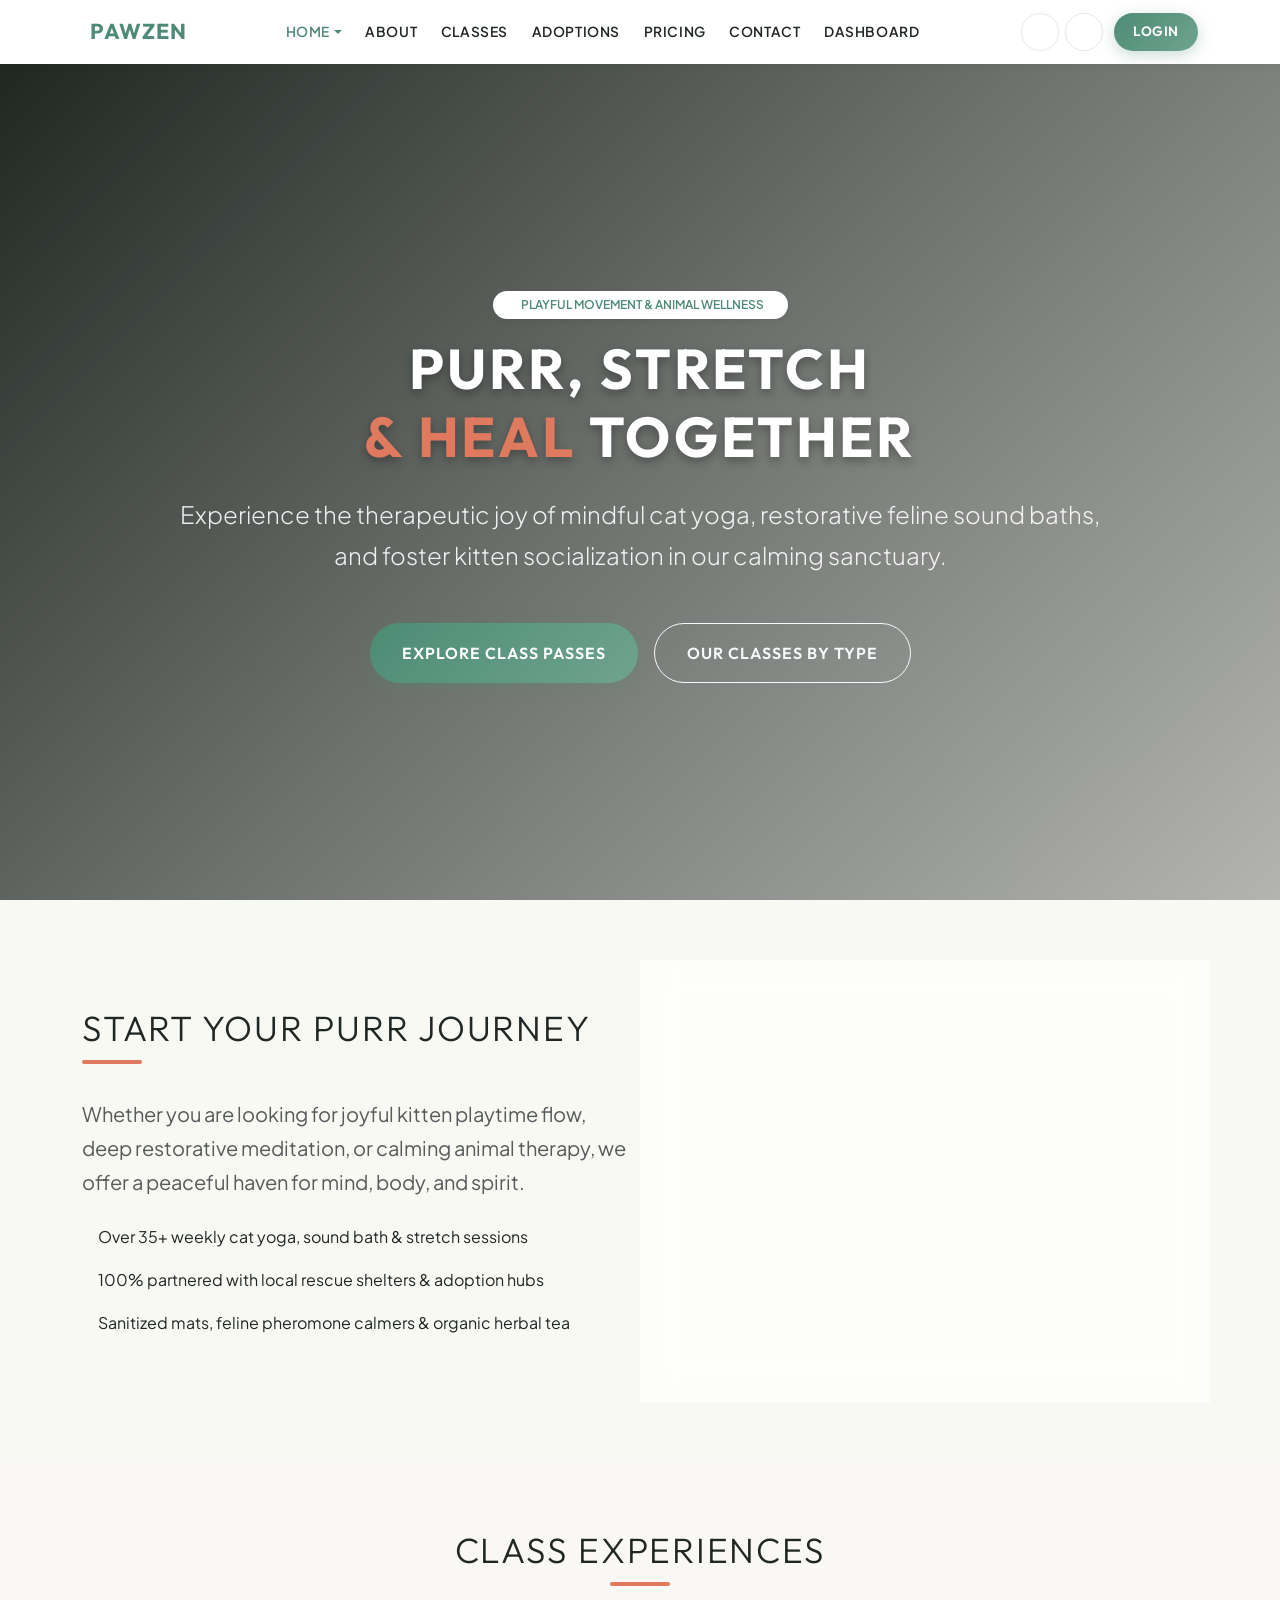
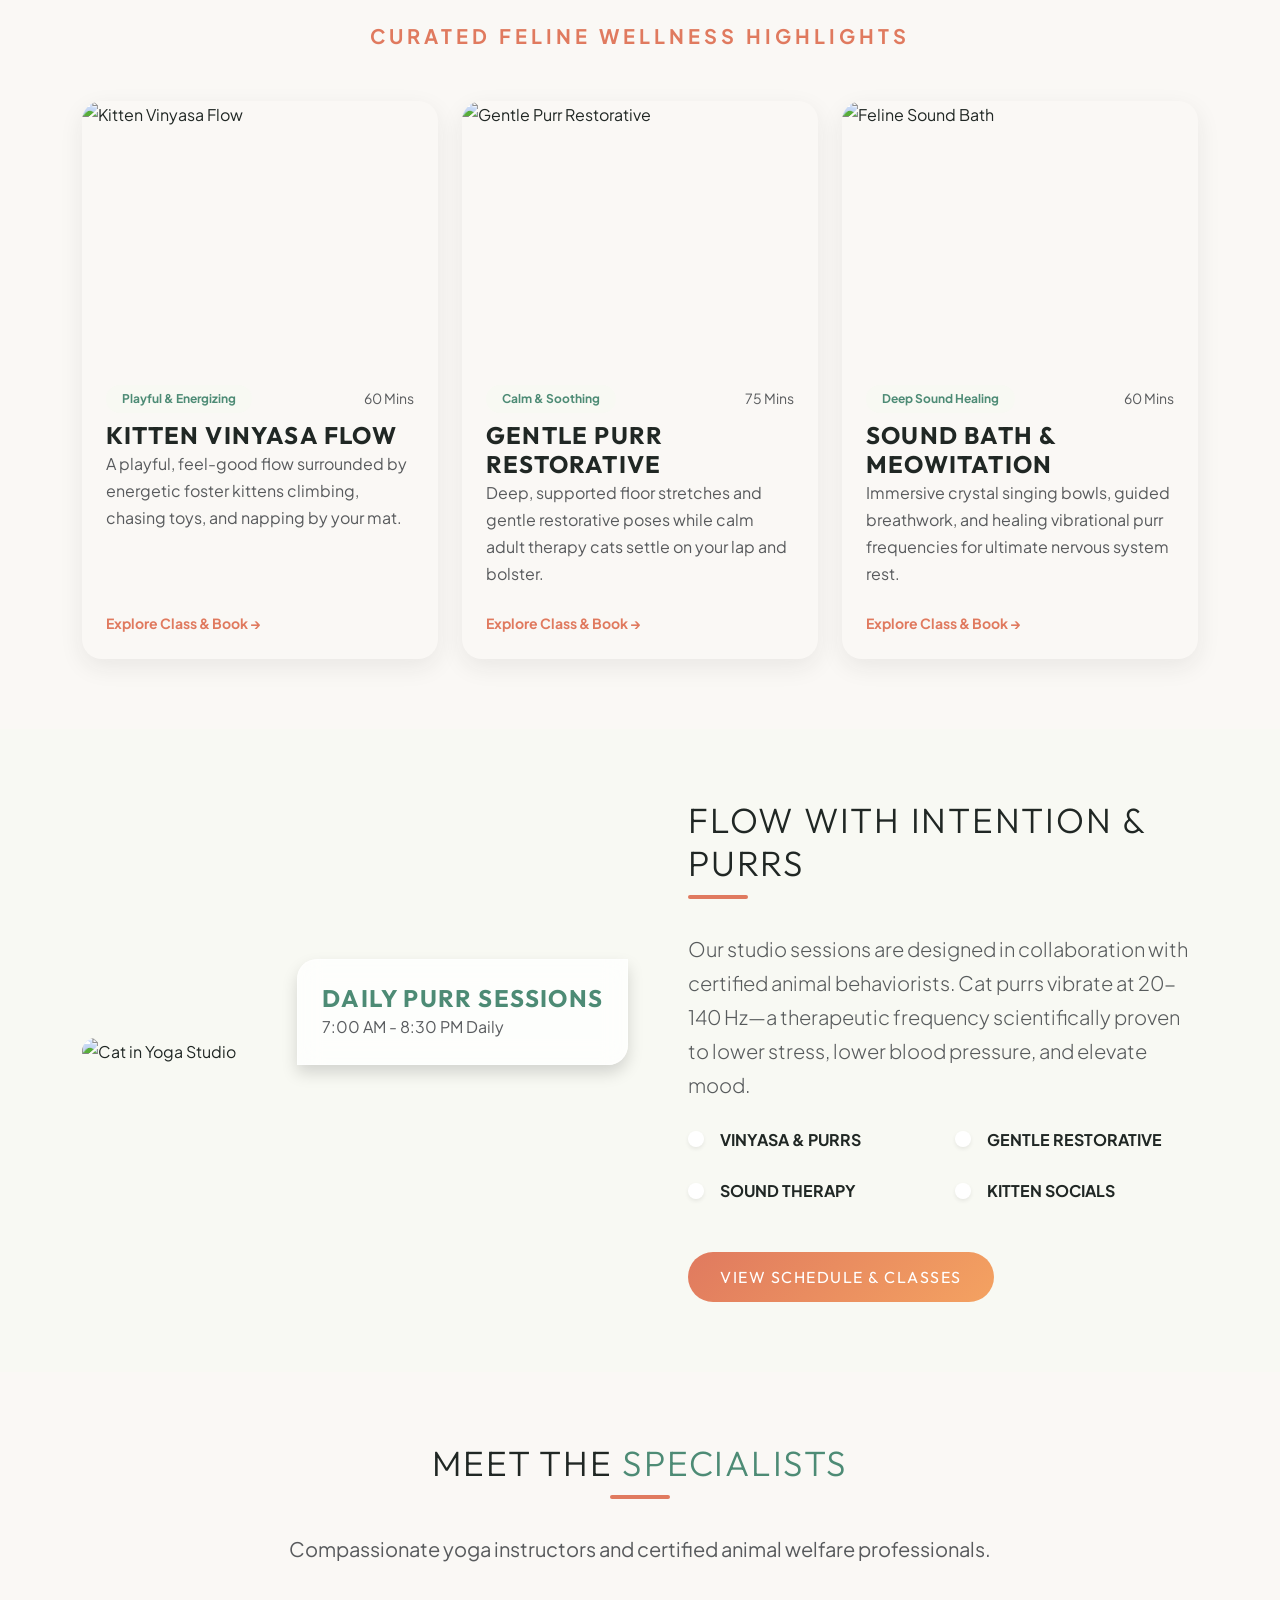
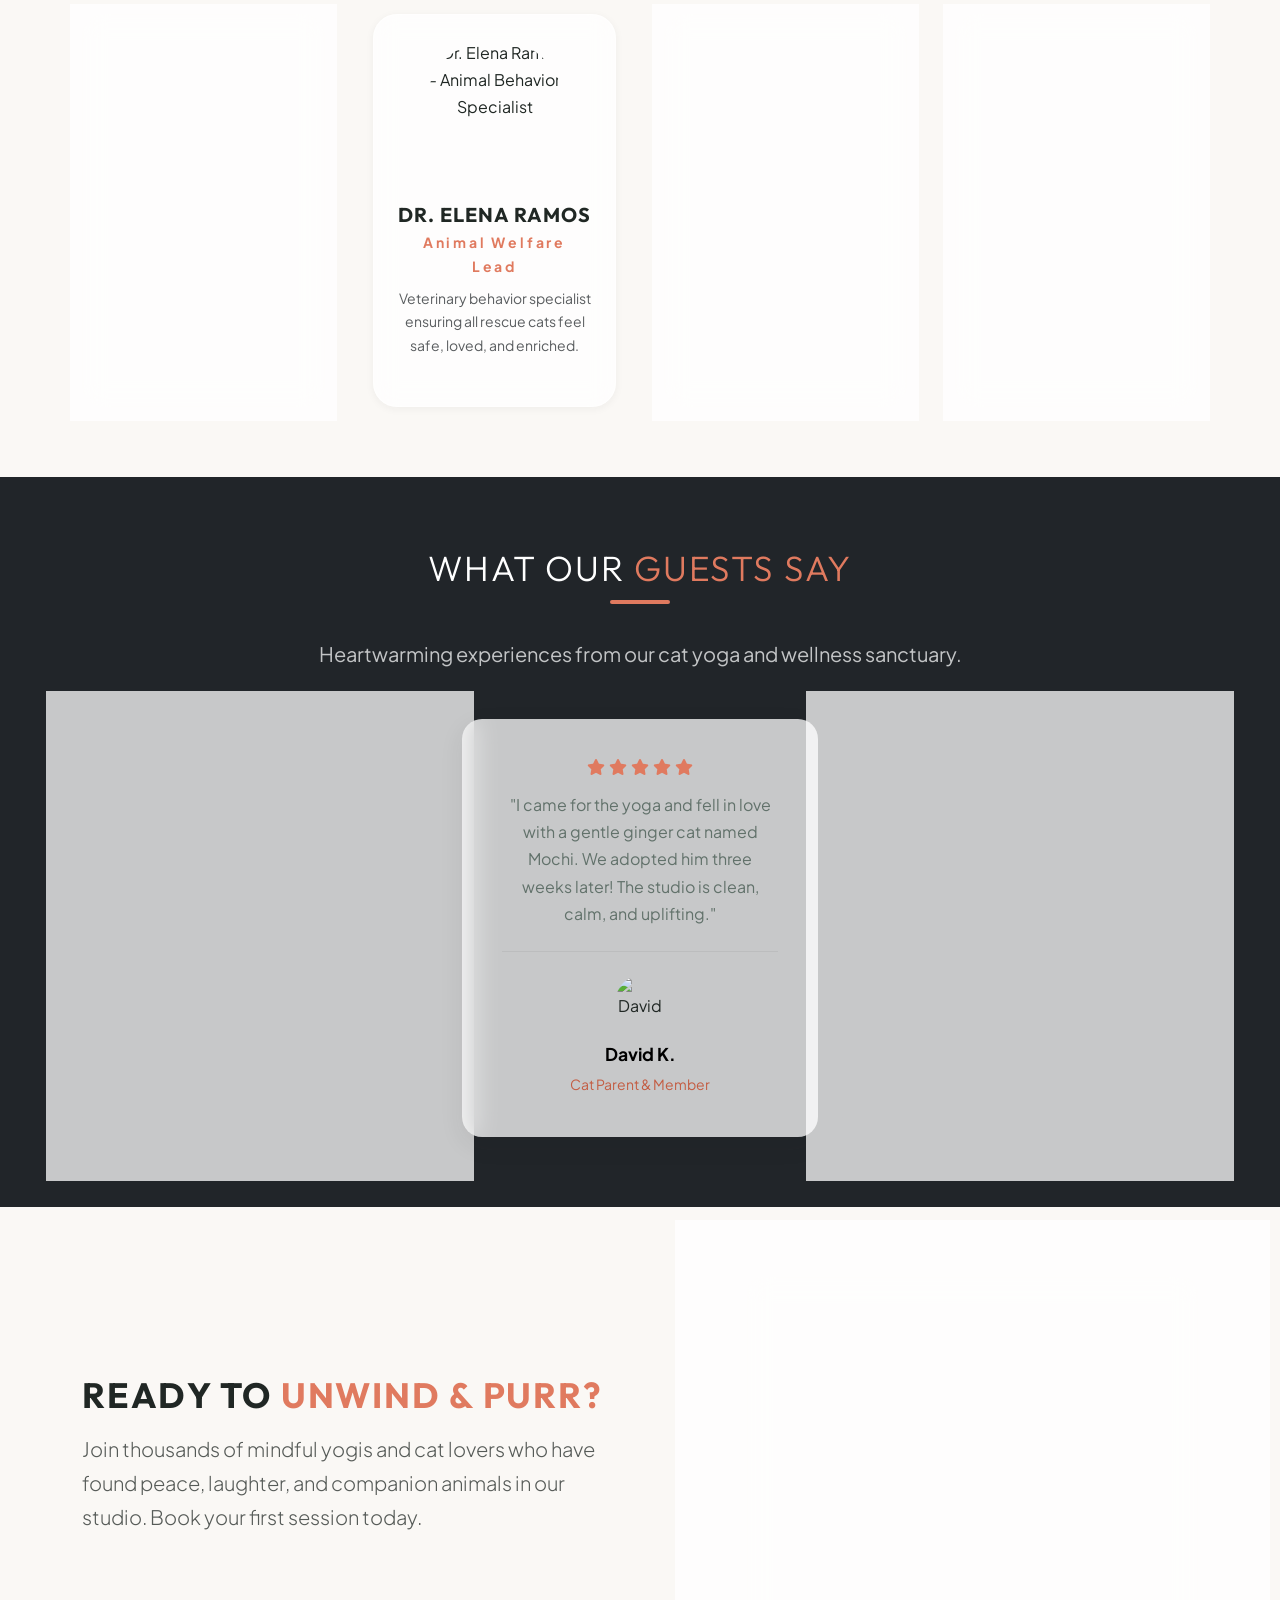
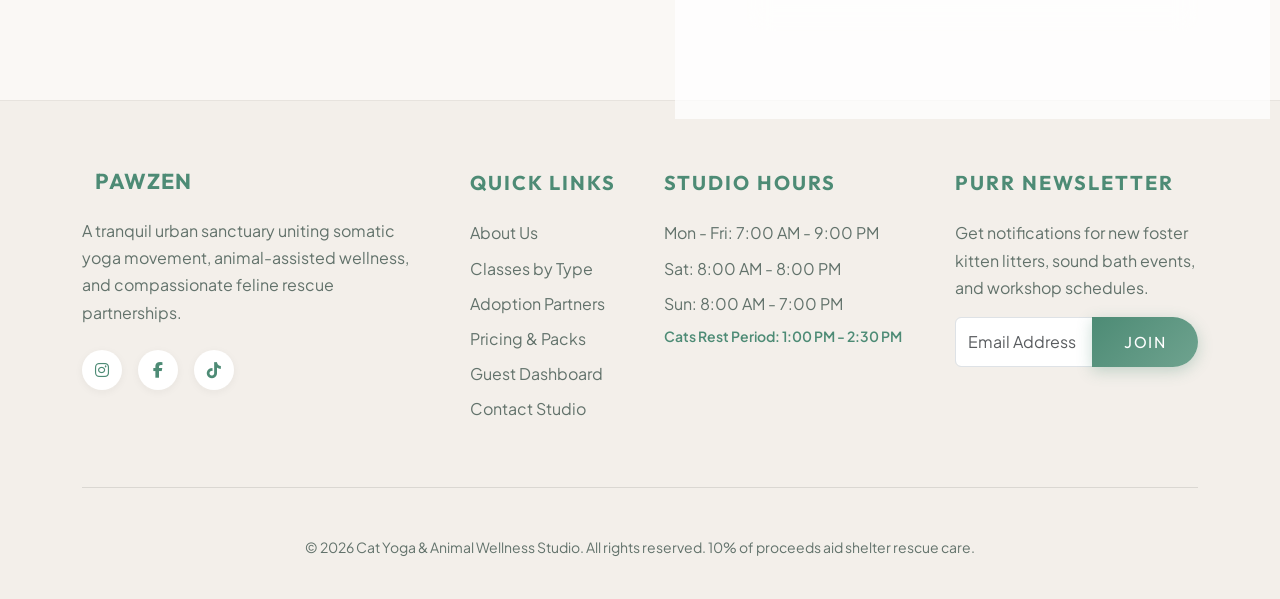
==== commit 78a92d05: "Fix UI alignment, tablet responsiveness, hover states, and background images" ====
--- a/index.html
+++ b/index.html
@@ -180,48 +180,48 @@
                 <div class="text-secondary-custom fw-bold fs-5 tracking-widest mt-3">CURATED FELINE WELLNESS HIGHLIGHTS</div>
             </div>
             <div class="row g-4">
-                <div class="col-lg-4 animate-on-scroll">
+                <div class="col-md-4 col-lg-4 animate-on-scroll">
                     <div class="climb-card h-100">
                         <img src="https://images.unsplash.com/photo-1548802673-380ab8ebc7b7?ixlib=rb-4.0.3&auto=format&fit=crop&w=800&q=80"
                             class="card-img-top" alt="Kitten Vinyasa Flow">
-                        <div class="card-body p-4">
+                        <div class="card-body p-4 d-flex flex-column">
                             <div class="d-flex justify-content-between align-items-center mb-2">
                                 <span class="badge bg-light text-primary-custom fw-bold px-3 py-2 rounded-pill">Playful &amp; Energizing</span>
                                 <small class="text-muted">60 Mins</small>
                             </div>
                             <h4 class="card-title fw-bold">KITTEN VINYASA FLOW</h4>
-                            <p class="card-text text-muted">A playful, feel-good flow surrounded by energetic foster kittens climbing, chasing toys, and napping by your mat.</p>
-                            <a href="services.html" class="text-secondary-custom fw-bold small text-decoration-none">Explore Class &amp; Book &rarr;</a>
-                        </div>
-                    </div>
-                </div>
-                <div class="col-lg-4 animate-on-scroll">
+                            <p class="card-text text-muted mb-4">A playful, feel-good flow surrounded by energetic foster kittens climbing, chasing toys, and napping by your mat.</p>
+                            <a href="services.html" class="text-secondary-custom fw-bold small text-decoration-none mt-auto">Explore Class &amp; Book &rarr;</a>
+                        </div>
+                    </div>
+                </div>
+                <div class="col-md-4 col-lg-4 animate-on-scroll">
                     <div class="climb-card h-100">
                         <img src="https://images.unsplash.com/photo-1514888286974-6c03e2ca1dba?ixlib=rb-4.0.3&auto=format&fit=crop&w=800&q=80"
                             class="card-img-top" alt="Gentle Purr Restorative">
-                        <div class="card-body p-4">
+                        <div class="card-body p-4 d-flex flex-column">
                             <div class="d-flex justify-content-between align-items-center mb-2">
                                 <span class="badge bg-light text-primary-custom fw-bold px-3 py-2 rounded-pill">Calm &amp; Soothing</span>
                                 <small class="text-muted">75 Mins</small>
                             </div>
                             <h4 class="card-title fw-bold">GENTLE PURR RESTORATIVE</h4>
-                            <p class="card-text text-muted">Deep, supported floor stretches and gentle restorative poses while calm adult therapy cats settle on your lap and bolster.</p>
-                            <a href="services.html" class="text-secondary-custom fw-bold small text-decoration-none">Explore Class &amp; Book &rarr;</a>
-                        </div>
-                    </div>
-                </div>
-                <div class="col-lg-4 animate-on-scroll">
+                            <p class="card-text text-muted mb-4">Deep, supported floor stretches and gentle restorative poses while calm adult therapy cats settle on your lap and bolster.</p>
+                            <a href="services.html" class="text-secondary-custom fw-bold small text-decoration-none mt-auto">Explore Class &amp; Book &rarr;</a>
+                        </div>
+                    </div>
+                </div>
+                <div class="col-md-4 col-lg-4 animate-on-scroll">
                     <div class="climb-card h-100">
                         <img src="https://images.unsplash.com/photo-1506126613408-eca07ce68773?ixlib=rb-4.0.3&auto=format&fit=crop&w=800&q=80"
                             class="card-img-top" alt="Feline Sound Bath">
-                        <div class="card-body p-4">
+                        <div class="card-body p-4 d-flex flex-column">
                             <div class="d-flex justify-content-between align-items-center mb-2">
                                 <span class="badge bg-light text-primary-custom fw-bold px-3 py-2 rounded-pill">Deep Sound Healing</span>
                                 <small class="text-muted">60 Mins</small>
                             </div>
                             <h4 class="card-title fw-bold">SOUND BATH &amp; MEOWITATION</h4>
-                            <p class="card-text text-muted">Immersive crystal singing bowls, guided breathwork, and healing vibrational purr frequencies for ultimate nervous system rest.</p>
-                            <a href="services.html" class="text-secondary-custom fw-bold small text-decoration-none">Explore Class &amp; Book &rarr;</a>
+                            <p class="card-text text-muted mb-4">Immersive crystal singing bowls, guided breathwork, and healing vibrational purr frequencies for ultimate nervous system rest.</p>
+                            <a href="services.html" class="text-secondary-custom fw-bold small text-decoration-none mt-auto">Explore Class &amp; Book &rarr;</a>
                         </div>
                     </div>
                 </div>
@@ -237,7 +237,7 @@
                     <div class="position-relative">
                         <img src="https://images.unsplash.com/photo-1518791841217-8f162f1e1131?ixlib=rb-4.0.3&auto=format&fit=crop&w=1200&q=80"
                             class="img-fluid rounded-4 shadow-premium" alt="Cat in Yoga Studio">
-                        <div class="position-absolute bottom-0 end-0 glass-card p-4 rounded-end-0 shadow">
+                        <div class="position-absolute bottom-0 end-0 glass-card p-3 p-md-4 shadow studio-hours-badge">
                             <h4 class="mb-0 text-primary-custom fw-bold">DAILY PURR SESSIONS</h4>
                             <p class="mb-0 text-muted">7:00 AM - 8:30 PM Daily</p>
                         </div>
--- a/assets/css/style.css
+++ b/assets/css/style.css
@@ -527,6 +527,18 @@
     border: none;
     box-shadow: var(--shadow-md);
     transition: var(--transition-base);
+    display: flex;
+    flex-direction: column;
+}
+
+.climb-card .card-body {
+    display: flex;
+    flex-direction: column;
+    flex-grow: 1;
+}
+
+.climb-card .card-body a:last-child {
+    margin-top: auto;
 }
 
 .climb-card:hover {
@@ -536,14 +548,50 @@
 
 .climb-card img {
     width: 100%;
-    height: 300px;
+    height: 260px;
+    aspect-ratio: 4 / 3;
     object-fit: cover;
+    object-position: center;
     display: block;
     transition: var(--transition-slow);
 }
 
+@media (min-width: 768px) and (max-width: 991.98px) {
+    .climb-card img {
+        height: 220px;
+        aspect-ratio: 4 / 3;
+    }
+}
+
 .climb-card:hover img {
-    transform: scale(1.1);
+    transform: scale(1.05);
+}
+
+/* Studio Hours Floating Badge */
+.studio-hours-badge {
+    border-bottom-right-radius: 1.25rem !important;
+    border-top-left-radius: 1.25rem !important;
+    border-bottom-left-radius: 0 !important;
+    border-top-right-radius: 0 !important;
+}
+
+@media (max-width: 575.98px) {
+    .studio-hours-badge {
+        padding: 0.5rem 0.85rem !important;
+        max-width: 75%;
+        border-bottom-right-radius: 0.85rem !important;
+        border-top-left-radius: 0.85rem !important;
+    }
+
+    .studio-hours-badge h4 {
+        font-size: 0.75rem !important;
+        letter-spacing: 0.5px !important;
+        margin-bottom: 2px !important;
+    }
+
+    .studio-hours-badge p {
+        font-size: 0.68rem !important;
+    }
 }
 
 /* Utilities */
@@ -567,6 +615,13 @@
     color: #FFFFFF !important;
 }
 
+.page-header.about-header,
+.page-header.gallery-header,
+.page-header.adoptions-header,
+.page-header.pricing-header {
+    background-position: center 20% !important;
+}
+
 .page-header h1 {
     color: #FFFFFF !important;
     text-shadow: 0 4px 12px rgba(0, 0, 0, 0.3);
@@ -622,6 +677,47 @@
 
 .tracking-widest {
     letter-spacing: 0.2em;
+}
+
+/* Contact Info Cards Alignment */
+.contact-info-card {
+    display: flex;
+    flex-direction: column;
+    align-items: center;
+    justify-content: flex-start;
+    height: 100%;
+}
+
+.contact-info-card h6 {
+    letter-spacing: 1px;
+    font-size: 0.95rem;
+    min-height: 2.2em;
+    display: flex;
+    align-items: center;
+    justify-content: center;
+    text-align: center;
+    margin-bottom: 0.5rem;
+}
+
+.contact-info-card p {
+    margin-top: auto;
+    word-break: break-word;
+}
+
+@media (min-width: 768px) and (max-width: 991.98px) {
+    .contact-info-card {
+        padding: 1.5rem 0.5rem !important;
+    }
+
+    .contact-info-card h6 {
+        font-size: 0.78rem;
+        letter-spacing: 0.5px;
+        min-height: 2.2em;
+    }
+
+    .contact-info-card p {
+        font-size: 0.74rem;
+    }
 }
 
 /* Grid Pattern Overlay */
@@ -774,6 +870,38 @@
     padding: 0.65rem 1.25rem !important;
     font-size: 0.88rem !important;
     border-radius: 50px;
+    transition: all 0.3s cubic-bezier(0.4, 0, 0.2, 1);
+}
+
+.auth-card .btn-primary:hover,
+.auth-card .btn-primary:focus {
+    transform: translateY(-2px);
+    box-shadow: 0 8px 25px rgba(77, 139, 117, 0.45) !important;
+    background: linear-gradient(135deg, var(--primary-light), var(--primary-color)) !important;
+    color: #FFFFFF !important;
+}
+
+.auth-card .btn-primary:active {
+    transform: translateY(0);
+}
+
+.auth-card a {
+    transition: var(--transition-base);
+    display: inline-block;
+}
+
+.auth-card a.text-primary-custom:hover,
+.auth-card a.text-primary-custom:focus {
+    color: var(--primary-dark) !important;
+    text-decoration: underline !important;
+    opacity: 0.9;
+}
+
+.auth-card a.text-secondary-custom:hover,
+.auth-card a.text-secondary-custom:focus {
+    color: var(--secondary-dark) !important;
+    text-decoration: underline !important;
+    opacity: 0.9;
 }
 
 .auth-toggles {
@@ -848,9 +976,21 @@
     letter-spacing: 2px;
 }
 
-.text-primary-custom:hover,
-.text-secondary-custom:hover {
-    text-decoration: none !important;
+a.text-primary-custom,
+a.text-secondary-custom {
+    transition: var(--transition-base);
+}
+
+a.text-secondary-custom:hover,
+a.text-secondary-custom:focus {
+    color: var(--secondary-dark) !important;
+    text-decoration: underline !important;
+}
+
+a.text-primary-custom:hover,
+a.text-primary-custom:focus {
+    color: var(--primary-dark) !important;
+    text-decoration: underline !important;
 }
 
 /* =============================================
@@ -862,7 +1002,9 @@
 h2 span:hover,
 .navbar-brand:hover,
 span.text-secondary-custom:hover,
-span.text-primary-custom:hover {
+span.text-primary-custom:hover,
+div.text-secondary-custom:hover,
+div.text-primary-custom:hover {
     text-decoration: none !important;
 }
 
@@ -1058,7 +1200,12 @@
     border-radius: 20px;
     height: 100%;
     display: flex;
-    align-items: center;
+    flex-direction: column;
+    justify-content: space-between;
+}
+
+.workshop-card .border-white-10 {
+    border-color: rgba(255, 255, 255, 0.1) !important;
 }
 
 .workshop-card:hover {
@@ -1097,6 +1244,16 @@
 .workshop-card .btn {
     flex-shrink: 0;
     white-space: nowrap;
+    border-radius: 50px;
+    transition: var(--transition-base);
+}
+
+.workshop-card .btn:hover {
+    background: var(--secondary-color) !important;
+    border-color: var(--secondary-color) !important;
+    color: #FFFFFF !important;
+    transform: translateY(-2px);
+    box-shadow: 0 4px 15px rgba(224, 122, 95, 0.35);
 }
 
 #home2-cta {
@@ -1231,21 +1388,12 @@
     }
 
     .workshop-card {
-        flex-direction: column;
-        align-items: flex-start;
-        gap: 1rem;
-        padding: 1.5rem !important;
-    }
-
-    .workshop-card .pe-3 {
-        padding-right: 0 !important;
-        width: 100%;
+        padding: 1.25rem !important;
     }
 
     .workshop-card .btn {
         width: 100%;
         text-align: center;
-        margin-top: 0.25rem;
     }
 
     .stats-box {
@@ -1687,6 +1835,14 @@
         transform: translateX(0);
     }
 
+    #sidebarToggleBtn {
+        display: inline-flex !important;
+    }
+
+    #sidebarCloseBtn {
+        display: block !important;
+    }
+
     .dashboard-main {
         padding: 24px 20px;
     }
@@ -1723,6 +1879,10 @@
 
     .dash-card {
         padding: 20px 16px;
+    }
+
+    .dash-card-title {
+        font-size: 1.1rem;
     }
 }
 
--- a/assets/css/dark-mode.css
+++ b/assets/css/dark-mode.css
@@ -44,6 +44,19 @@
     border: 1px solid rgba(255, 255, 255, 0.08) !important;
 }
 
+[data-theme="dark"] .auth-card a.text-primary-custom:hover,
+[data-theme="dark"] .auth-card a.text-primary-custom:focus {
+    color: var(--primary-light) !important;
+    text-decoration: underline !important;
+}
+
+[data-theme="dark"] .auth-card a.text-secondary-custom:hover,
+[data-theme="dark"] .auth-card a.text-secondary-custom:focus {
+    color: var(--secondary-light) !important;
+    text-decoration: underline !important;
+}
+
+
 [data-theme="dark"] .nav-link {
     color: #E0E0E0 !important;
 }
@@ -241,6 +254,15 @@
     color: #AAAAAA !important;
 }
 
+[data-theme="dark"] .contact-info-card {
+    background-color: #1E1E1E !important;
+    border: 1px solid rgba(255, 255, 255, 0.08) !important;
+}
+
+[data-theme="dark"] .contact-info-card h6 {
+    color: #F0F0F0 !important;
+}
+
 /* =============================================
    FORMS
    ============================================= */
@@ -549,3 +571,17 @@
     opacity: 1 !important;
 }
 
+/* Link Hovers in Dark Mode */
+[data-theme="dark"] a.text-secondary-custom:hover,
+[data-theme="dark"] a.text-secondary-custom:focus {
+    color: var(--secondary-light) !important;
+    text-decoration: underline !important;
+}
+
+[data-theme="dark"] a.text-primary-custom:hover,
+[data-theme="dark"] a.text-primary-custom:focus {
+    color: var(--primary-light) !important;
+    text-decoration: underline !important;
+}
+
+
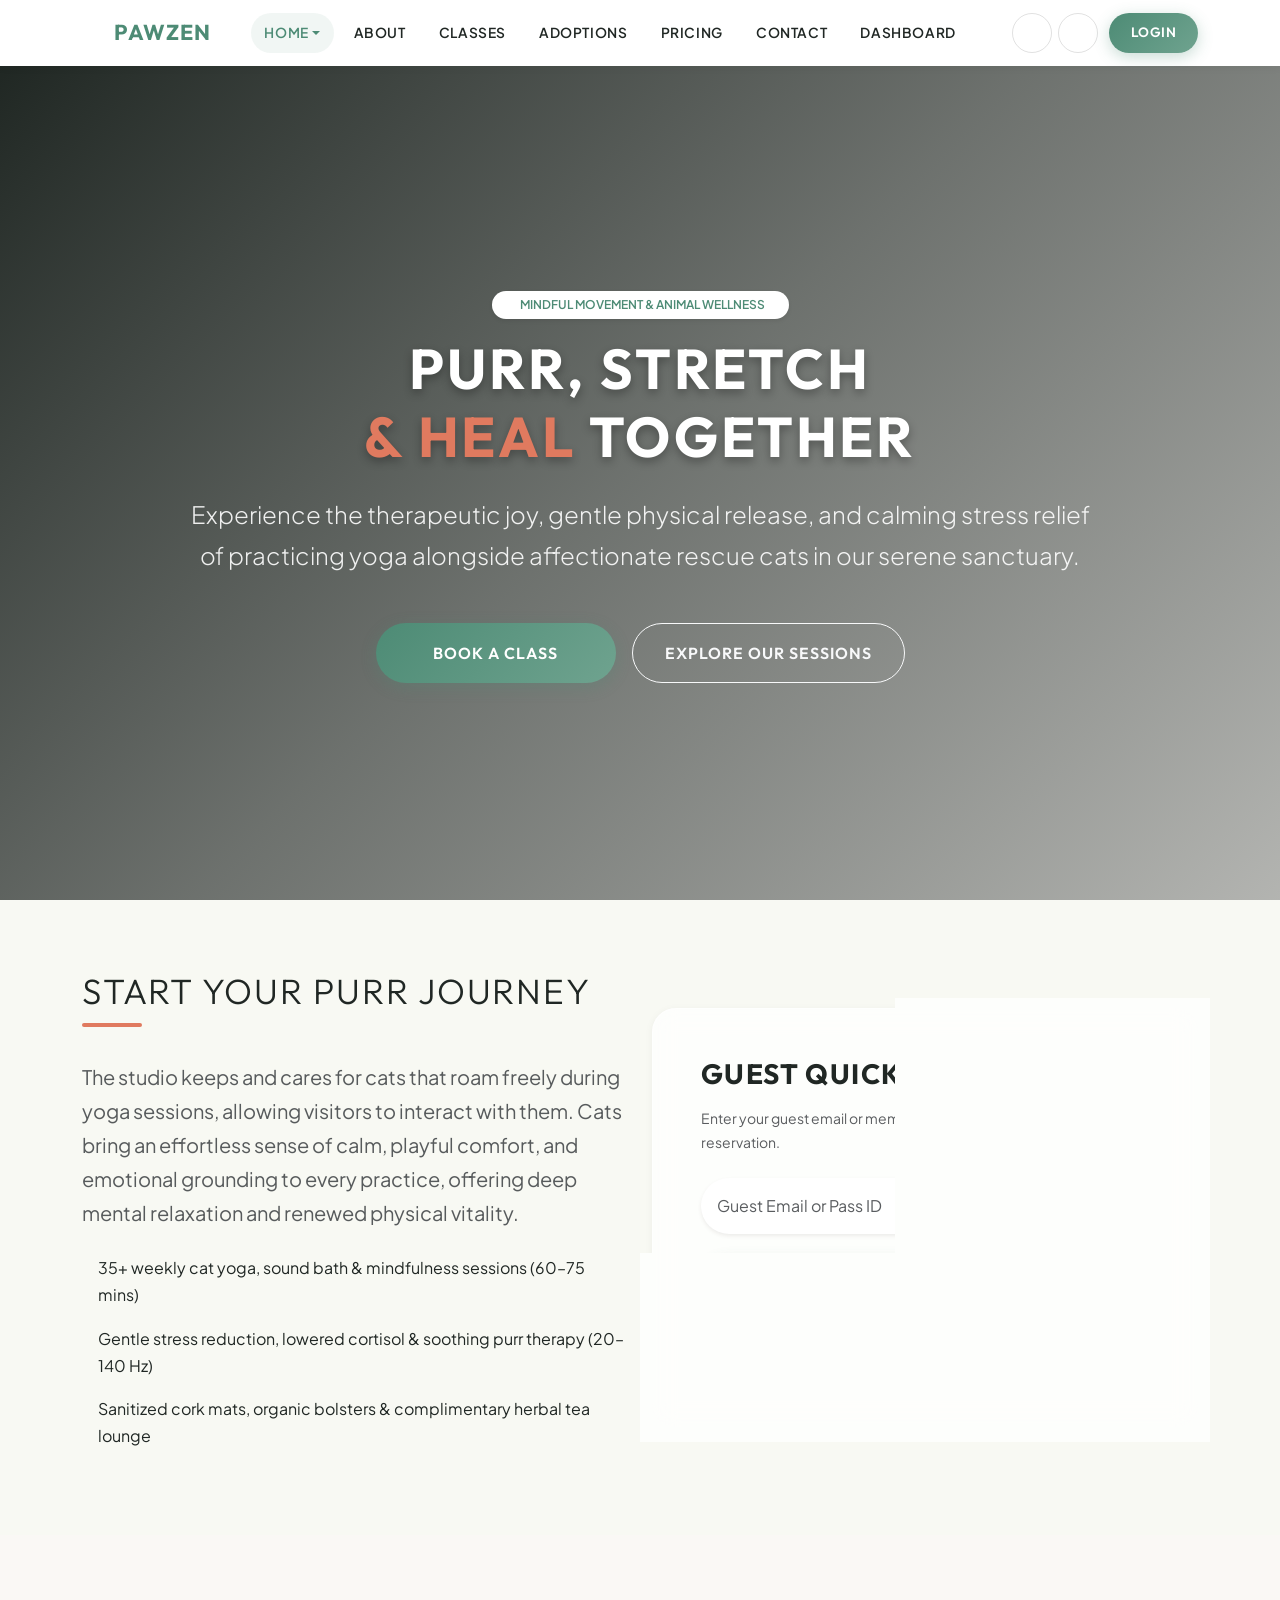
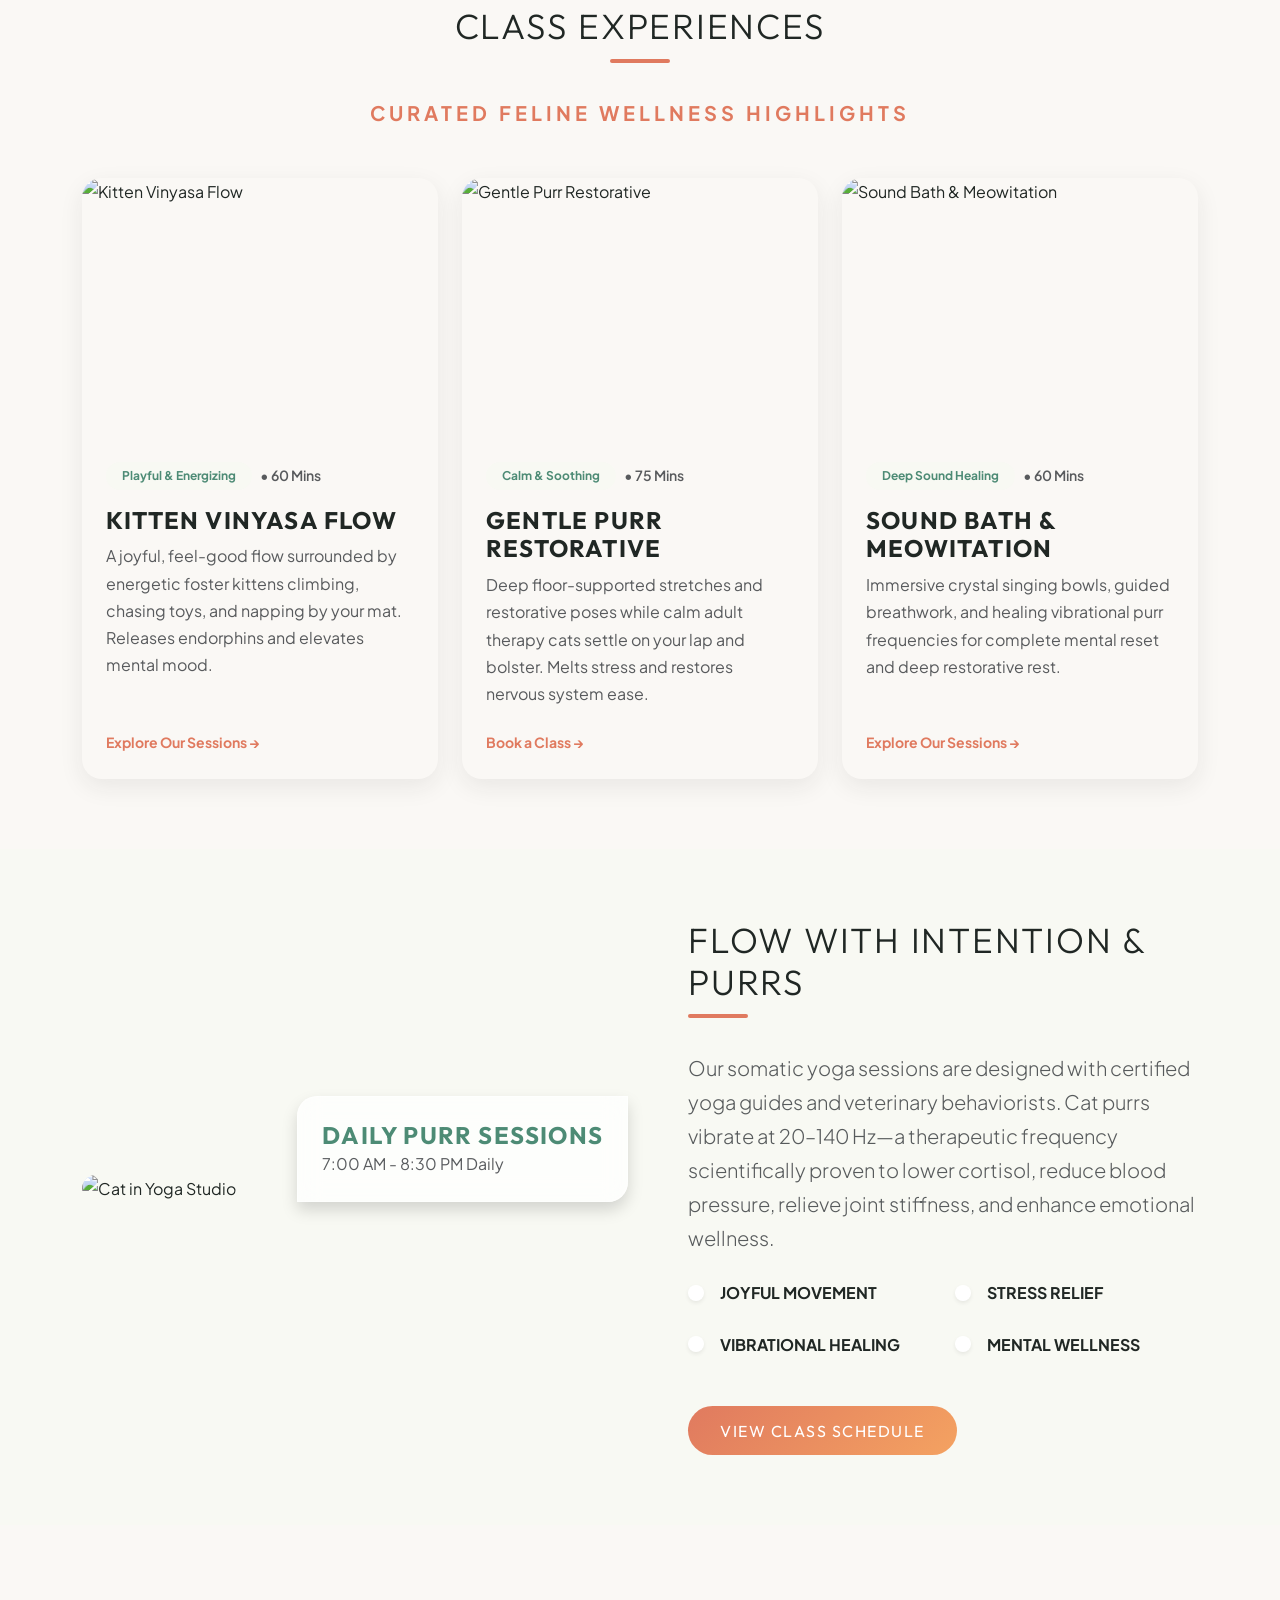
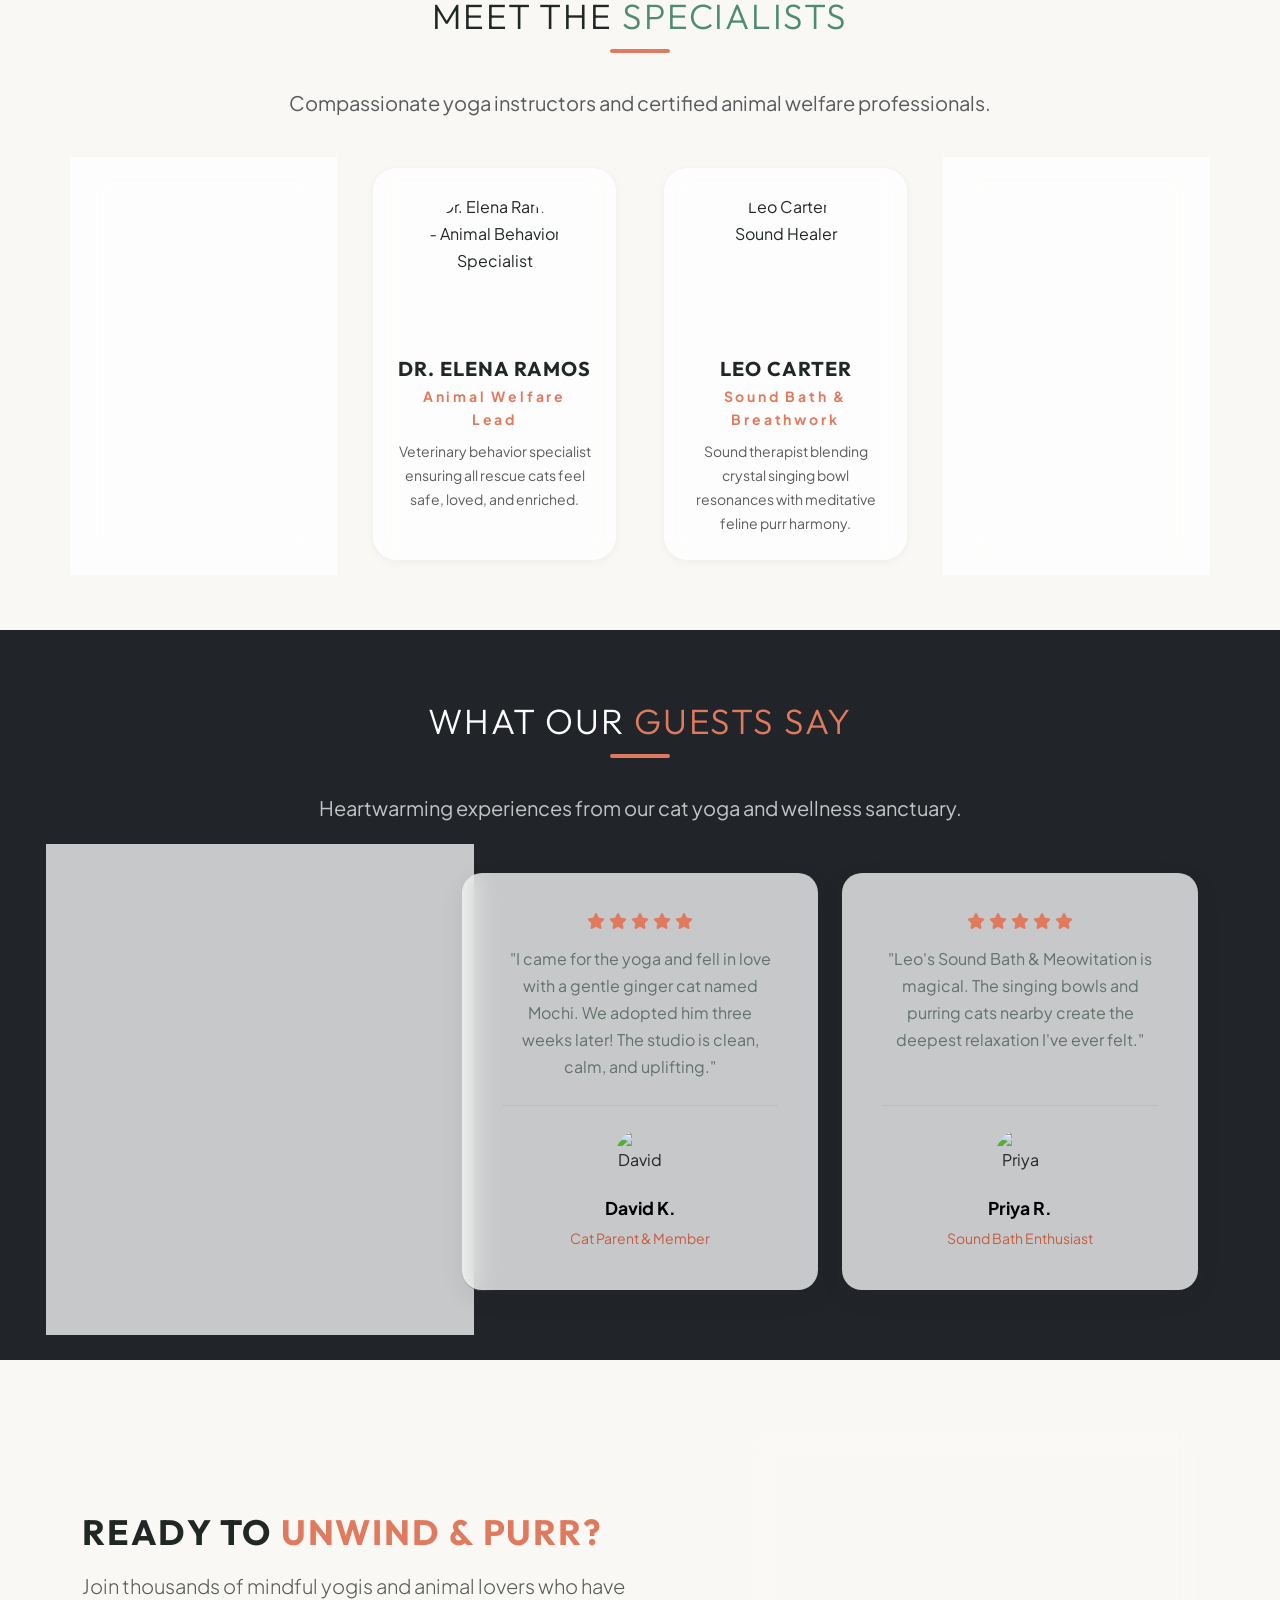
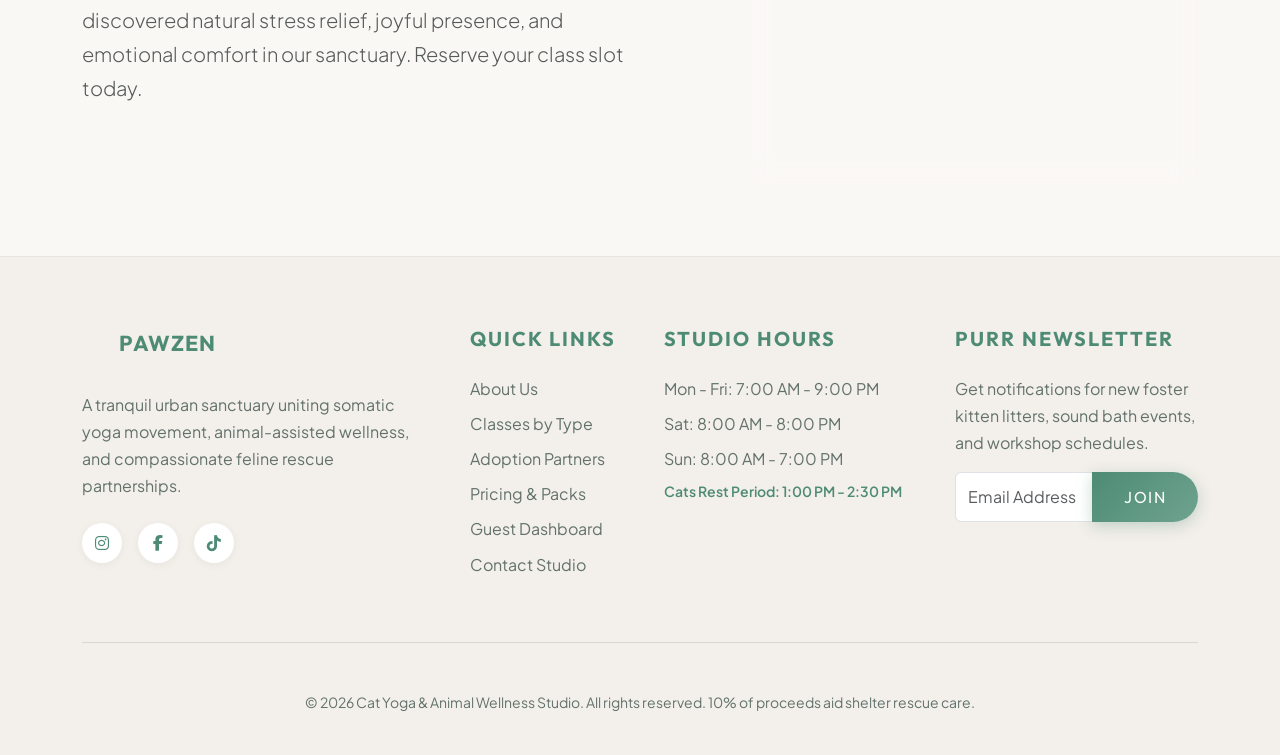
==== commit 6be0bcad: "Update cat yoga & animal wellness content, free-roaming interaction, styling, and CTAs" ====
--- a/index.html
+++ b/index.html
@@ -122,13 +122,13 @@
             <div class="row justify-content-center text-center">
                 <div class="col-lg-10 animate-on-scroll">
                     <span class="badge bg-white text-primary-custom px-4 py-2 rounded-pill fw-semibold mb-3 shadow-sm text-uppercase tracking-wider">
-                        <i data-lucide="sparkles" class="size-16 me-1 align-middle"></i> Playful Movement & Animal Wellness
+                        <i data-lucide="sparkles" class="size-16 me-1 align-middle"></i> Mindful Movement &amp; Animal Wellness
                     </span>
                     <h1 class="display-1 fw-bold mb-4">PURR, STRETCH <br><span class="text-secondary-custom">&amp; HEAL</span> TOGETHER</h1>
-                    <p class="lead mb-5 fs-4 opacity-90">Experience the therapeutic joy of mindful cat yoga, restorative feline sound baths, and foster kitten socialization in our calming sanctuary.</p>
+                    <p class="lead mb-5 fs-4 opacity-90">Experience the therapeutic joy, gentle physical release, and calming stress relief of practicing yoga alongside affectionate rescue cats in our serene sanctuary.</p>
                     <div class="d-flex flex-column flex-sm-row gap-3 justify-content-center align-items-center">
-                        <a href="pricing.html" class="btn btn-primary btn-hero">Explore Class Passes</a>
-                        <a href="services.html" class="btn btn-outline-light btn-hero">Our Classes by Type</a>
+                        <a href="pricing.html" class="btn btn-primary btn-hero">Book a Class</a>
+                        <a href="services.html" class="btn btn-outline-light btn-hero">Explore Our Sessions</a>
                     </div>
                 </div>
             </div>
@@ -141,15 +141,15 @@
             <div class="row align-items-center">
                 <div class="col-lg-6 mb-5 mb-lg-0 animate-on-scroll">
                     <h2 class="display-4 section-title text-start">START YOUR PURR JOURNEY</h2>
-                    <p class="text-muted mb-4 fs-5">Whether you are looking for joyful kitten playtime flow, deep restorative meditation, or calming animal therapy, we offer a peaceful haven for mind, body, and spirit.</p>
+                    <p class="text-muted mb-4 fs-5">The studio keeps and cares for cats that roam freely during yoga sessions, allowing visitors to interact with them. Cats bring an effortless sense of calm, playful comfort, and emotional grounding to every practice, offering deep mental relaxation and renewed physical vitality.</p>
                     <ul class="list-unstyled">
                         <li class="mb-3 d-flex align-items-center"><i data-lucide="check-circle"
-                                class="text-primary-custom me-3"></i> <span>Over 35+ weekly cat yoga, sound bath &amp; stretch sessions</span></li>
+                                class="text-primary-custom me-3"></i> <span>35+ weekly cat yoga, sound bath &amp; mindfulness sessions (60–75 mins)</span></li>
                         <li class="mb-3 d-flex align-items-center"><i data-lucide="check-circle"
-                                class="text-primary-custom me-3"></i> <span>100% partnered with local rescue shelters &amp; adoption hubs</span>
+                                class="text-primary-custom me-3"></i> <span>Gentle stress reduction, lowered cortisol &amp; soothing purr therapy (20–140 Hz)</span>
                         </li>
                         <li class="mb-3 d-flex align-items-center"><i data-lucide="check-circle"
-                                class="text-primary-custom me-3"></i> <span>Sanitized mats, feline pheromone calmers &amp; organic herbal tea</span>
+                                class="text-primary-custom me-3"></i> <span>Sanitized cork mats, organic bolsters &amp; complimentary herbal tea lounge</span>
                         </li>
                     </ul>
                 </div>
@@ -181,47 +181,47 @@
             </div>
             <div class="row g-4">
                 <div class="col-md-4 col-lg-4 animate-on-scroll">
-                    <div class="climb-card h-100">
+                    <div class="climb-card h-100 text-start">
                         <img src="https://images.unsplash.com/photo-1548802673-380ab8ebc7b7?ixlib=rb-4.0.3&auto=format&fit=crop&w=800&q=80"
                             class="card-img-top" alt="Kitten Vinyasa Flow">
-                        <div class="card-body p-4 d-flex flex-column">
-                            <div class="d-flex justify-content-between align-items-center mb-2">
+                        <div class="card-body p-4 d-flex flex-column text-start align-items-start">
+                            <div class="d-flex align-items-center gap-2 mb-3">
                                 <span class="badge bg-light text-primary-custom fw-bold px-3 py-2 rounded-pill">Playful &amp; Energizing</span>
-                                <small class="text-muted">60 Mins</small>
-                            </div>
-                            <h4 class="card-title fw-bold">KITTEN VINYASA FLOW</h4>
-                            <p class="card-text text-muted mb-4">A playful, feel-good flow surrounded by energetic foster kittens climbing, chasing toys, and napping by your mat.</p>
-                            <a href="services.html" class="text-secondary-custom fw-bold small text-decoration-none mt-auto">Explore Class &amp; Book &rarr;</a>
+                                <small class="text-muted fw-semibold">&bull; 60 Mins</small>
+                            </div>
+                            <h4 class="card-title fw-bold text-start mb-2">KITTEN VINYASA FLOW</h4>
+                            <p class="card-text text-muted mb-4 text-start">A joyful, feel-good flow surrounded by energetic foster kittens climbing, chasing toys, and napping by your mat. Releases endorphins and elevates mental mood.</p>
+                            <a href="services.html" class="text-secondary-custom fw-bold small text-decoration-none mt-auto align-self-start">Explore Our Sessions &rarr;</a>
                         </div>
                     </div>
                 </div>
                 <div class="col-md-4 col-lg-4 animate-on-scroll">
-                    <div class="climb-card h-100">
-                        <img src="https://images.unsplash.com/photo-1514888286974-6c03e2ca1dba?ixlib=rb-4.0.3&auto=format&fit=crop&w=800&q=80"
+                    <div class="climb-card h-100 text-start">
+                        <img src="https://images.unsplash.com/photo-1518791841217-8f162f1e1131?ixlib=rb-4.0.3&auto=format&fit=crop&w=800&q=80"
                             class="card-img-top" alt="Gentle Purr Restorative">
-                        <div class="card-body p-4 d-flex flex-column">
-                            <div class="d-flex justify-content-between align-items-center mb-2">
+                        <div class="card-body p-4 d-flex flex-column text-start align-items-start">
+                            <div class="d-flex align-items-center gap-2 mb-3">
                                 <span class="badge bg-light text-primary-custom fw-bold px-3 py-2 rounded-pill">Calm &amp; Soothing</span>
-                                <small class="text-muted">75 Mins</small>
-                            </div>
-                            <h4 class="card-title fw-bold">GENTLE PURR RESTORATIVE</h4>
-                            <p class="card-text text-muted mb-4">Deep, supported floor stretches and gentle restorative poses while calm adult therapy cats settle on your lap and bolster.</p>
-                            <a href="services.html" class="text-secondary-custom fw-bold small text-decoration-none mt-auto">Explore Class &amp; Book &rarr;</a>
+                                <small class="text-muted fw-semibold">&bull; 75 Mins</small>
+                            </div>
+                            <h4 class="card-title fw-bold text-start mb-2">GENTLE PURR RESTORATIVE</h4>
+                            <p class="card-text text-muted mb-4 text-start">Deep floor-supported stretches and restorative poses while calm adult therapy cats settle on your lap and bolster. Melts stress and restores nervous system ease.</p>
+                            <a href="services.html" class="text-secondary-custom fw-bold small text-decoration-none mt-auto align-self-start">Book a Class &rarr;</a>
                         </div>
                     </div>
                 </div>
                 <div class="col-md-4 col-lg-4 animate-on-scroll">
-                    <div class="climb-card h-100">
-                        <img src="https://images.unsplash.com/photo-1506126613408-eca07ce68773?ixlib=rb-4.0.3&auto=format&fit=crop&w=800&q=80"
-                            class="card-img-top" alt="Feline Sound Bath">
-                        <div class="card-body p-4 d-flex flex-column">
-                            <div class="d-flex justify-content-between align-items-center mb-2">
+                    <div class="climb-card h-100 text-start">
+                        <img src="https://images.unsplash.com/photo-1619969403139-65ed6035f460?ixlib=rb-4.0.3&auto=format&fit=crop&w=800&q=80"
+                            class="card-img-top" alt="Sound Bath &amp; Meowitation">
+                        <div class="card-body p-4 d-flex flex-column text-start align-items-start">
+                            <div class="d-flex align-items-center gap-2 mb-3">
                                 <span class="badge bg-light text-primary-custom fw-bold px-3 py-2 rounded-pill">Deep Sound Healing</span>
-                                <small class="text-muted">60 Mins</small>
-                            </div>
-                            <h4 class="card-title fw-bold">SOUND BATH &amp; MEOWITATION</h4>
-                            <p class="card-text text-muted mb-4">Immersive crystal singing bowls, guided breathwork, and healing vibrational purr frequencies for ultimate nervous system rest.</p>
-                            <a href="services.html" class="text-secondary-custom fw-bold small text-decoration-none mt-auto">Explore Class &amp; Book &rarr;</a>
+                                <small class="text-muted fw-semibold">&bull; 60 Mins</small>
+                            </div>
+                            <h4 class="card-title fw-bold text-start mb-2">SOUND BATH &amp; MEOWITATION</h4>
+                            <p class="card-text text-muted mb-4 text-start">Immersive crystal singing bowls, guided breathwork, and healing vibrational purr frequencies for complete mental reset and deep restorative rest.</p>
+                            <a href="services.html" class="text-secondary-custom fw-bold small text-decoration-none mt-auto align-self-start">Explore Our Sessions &rarr;</a>
                         </div>
                     </div>
                 </div>
@@ -245,14 +245,14 @@
                 </div>
                 <div class="col-lg-6 ps-lg-5 animate-on-scroll">
                     <h2 class="display-4 section-title text-start">FLOW WITH INTENTION &amp; PURRS</h2>
-                    <p class="lead text-muted mb-4">Our studio sessions are designed in collaboration with certified animal behaviorists. Cat purrs vibrate at 20-140 Hz—a therapeutic frequency scientifically proven to lower stress, lower blood pressure, and elevate mood.</p>
+                    <p class="lead text-muted mb-4">Our somatic yoga sessions are designed with certified yoga guides and veterinary behaviorists. Cat purrs vibrate at 20–140 Hz—a therapeutic frequency scientifically proven to lower cortisol, reduce blood pressure, relieve joint stiffness, and enhance emotional wellness.</p>
                     <div class="row g-4 mb-5">
                         <div class="col-sm-6">
                             <div class="d-flex align-items-center">
                                 <div class="bg-white p-2 rounded-circle shadow-sm me-3">
                                     <i data-lucide="flower" class="text-secondary-custom"></i>
                                 </div>
-                                <span class="fw-bold text-uppercase tracking-wider">Vinyasa &amp; Purrs</span>
+                                <span class="fw-bold text-uppercase tracking-wider">Joyful Movement</span>
                             </div>
                         </div>
                         <div class="col-sm-6">
@@ -260,7 +260,7 @@
                                 <div class="bg-white p-2 rounded-circle shadow-sm me-3">
                                     <i data-lucide="wind" class="text-secondary-custom"></i>
                                 </div>
-                                <span class="fw-bold text-uppercase tracking-wider">Gentle Restorative</span>
+                                <span class="fw-bold text-uppercase tracking-wider">Stress Relief</span>
                             </div>
                         </div>
                         <div class="col-sm-6">
@@ -268,7 +268,7 @@
                                 <div class="bg-white p-2 rounded-circle shadow-sm me-3">
                                     <i data-lucide="sparkles" class="text-secondary-custom"></i>
                                 </div>
-                                <span class="fw-bold text-uppercase tracking-wider">Sound Therapy</span>
+                                <span class="fw-bold text-uppercase tracking-wider">Vibrational Healing</span>
                             </div>
                         </div>
                         <div class="col-sm-6">
@@ -276,11 +276,11 @@
                                 <div class="bg-white p-2 rounded-circle shadow-sm me-3">
                                     <i data-lucide="heart" class="text-secondary-custom"></i>
                                 </div>
-                                <span class="fw-bold text-uppercase tracking-wider">Kitten Socials</span>
-                            </div>
-                        </div>
-                    </div>
-                    <a href="services.html" class="btn btn-secondary">View Schedule &amp; Classes</a>
+                                <span class="fw-bold text-uppercase tracking-wider">Mental Wellness</span>
+                            </div>
+                        </div>
+                    </div>
+                    <a href="services.html" class="btn btn-secondary">View Class Schedule</a>
                 </div>
             </div>
         </div>
@@ -431,22 +431,22 @@
             <div class="row align-items-center justify-content-between">
                 <div class="col-lg-6 mb-4 mb-lg-0 animate-on-scroll">
                     <h2 class="display-4 fw-bold mb-3">READY TO <span class="text-secondary-custom">UNWIND &amp; PURR?</span></h2>
-                    <p class="lead opacity-75 mb-0">Join thousands of mindful yogis and cat lovers who have found peace, laughter, and companion animals in our studio. Book your first session today.</p>
+                    <p class="lead opacity-75 mb-0">Join thousands of mindful yogis and animal lovers who have discovered natural stress relief, joyful presence, and emotional comfort in our sanctuary. Reserve your class slot today.</p>
                 </div>
                 <div class="col-lg-5 animate-on-scroll">
-                    <div class="glass-card p-4 rounded-4 cta-form-card">
+                    <div class="glass-card p-4 rounded-4 cta-form-card shadow-sm">
                         <h5 class="fw-bold mb-3 text-dark">RESERVE YOUR CLASS SLOT</h5>
                         <form onsubmit="event.preventDefault(); window.location.href='login.html';">
                             <div class="mb-3">
-                                <input type="text" class="form-control py-3 rounded-3 border-0"
+                                <input type="text" class="form-control py-3 rounded-3"
                                     placeholder="Your Full Name" required>
                             </div>
                             <div class="mb-3">
-                                <input type="email" class="form-control py-3 rounded-3 border-0"
+                                <input type="email" class="form-control py-3 rounded-3"
                                     placeholder="Your Email Address" required>
                             </div>
-                            <button type="submit" class="btn btn-primary w-100 py-3 fw-bold">CLAIM INTRO SESSION PASS</button>
-                            <p class="text-muted small text-center mt-3 mb-0">Includes studio mat, cat treats &amp; herbal tea. 100% stress-free.</p>
+                            <button type="submit" class="btn btn-primary w-100 py-3 fw-bold">BOOK A CLASS NOW</button>
+                            <p class="text-muted small text-center mt-3 mb-0">Sanitized cork mat, props &amp; herbal tea included. 123 Paws &amp; Lotus Way, SF.</p>
                         </form>
                     </div>
                 </div>
--- a/assets/css/style.css
+++ b/assets/css/style.css
@@ -148,6 +148,32 @@
     transform: scale(1.05);
 }
 
+.btn-outline-primary-custom {
+    border: 1.5px solid var(--primary-color);
+    color: var(--primary-color);
+    background: transparent;
+    font-weight: 600;
+}
+
+.btn-outline-primary-custom:hover {
+    background-color: var(--primary-color);
+    border-color: var(--primary-color);
+    color: #FFFFFF;
+}
+
+.btn-outline-secondary-custom {
+    border: 1.5px solid var(--secondary-color);
+    color: var(--secondary-color);
+    background: transparent;
+    font-weight: 600;
+}
+
+.btn-outline-secondary-custom:hover {
+    background-color: var(--secondary-color);
+    border-color: var(--secondary-color);
+    color: #FFFFFF;
+}
+
 .btn-text-black {
     color: #111 !important;
 }
@@ -198,6 +224,8 @@
     color: var(--primary-color) !important;
     display: inline-flex;
     align-items: center;
+    justify-content: center;
+    height: 40px;
     line-height: 1;
     padding: 0;
     margin: 0;
@@ -208,6 +236,8 @@
     display: inline-flex;
     align-items: center;
     justify-content: center;
+    width: 24px;
+    height: 24px;
 }
 
 .navbar-collapse {
@@ -218,7 +248,7 @@
     display: flex;
     align-items: center;
     margin: 0 auto;
-    gap: 2px;
+    gap: 4px;
 }
 
 .nav-item {
@@ -232,17 +262,22 @@
     text-transform: uppercase;
     letter-spacing: 0.6px;
     color: var(--text-dark) !important;
-    margin: 0 2px;
-    padding: 0.45rem 0.55rem !important;
+    margin: 0 1px;
+    height: 40px;
+    padding: 0 0.85rem !important;
     white-space: nowrap;
     display: inline-flex;
     align-items: center;
+    justify-content: center;
     line-height: 1;
+    border-radius: 20px;
+    transition: var(--transition-base);
 }
 
 .nav-link:hover,
 .nav-link.active {
     color: var(--primary-color) !important;
+    background-color: rgba(77, 139, 117, 0.08);
 }
 
 /* Navbar Toggle & Icons */
@@ -253,27 +288,47 @@
     stroke: var(--text-dark) !important;
 }
 
+#theme-toggle,
+#rtl-toggle,
 .navbar #theme-toggle,
 .navbar #rtl-toggle {
-    border: 1px solid rgba(0, 0, 0, 0.1) !important;
+    border: 1px solid rgba(0, 0, 0, 0.12) !important;
     border-radius: 50% !important;
-    width: 38px;
-    height: 38px;
-    min-width: 38px;
-    display: inline-flex;
-    align-items: center;
-    justify-content: center;
+    width: 40px;
+    height: 40px;
+    min-width: 40px;
+    min-height: 40px;
+    display: inline-flex !important;
+    align-items: center !important;
+    justify-content: center !important;
     margin: 0 3px;
     padding: 0 !important;
-    line-height: 1;
+    line-height: 1 !important;
+    letter-spacing: 0 !important;
+    text-indent: 0 !important;
     background: transparent;
     cursor: pointer;
     transition: var(--transition-base);
 }
 
+#theme-toggle i,
+#theme-toggle svg,
+#rtl-toggle i,
+#rtl-toggle svg {
+    display: inline-flex !important;
+    align-items: center !important;
+    justify-content: center !important;
+    width: 20px !important;
+    height: 20px !important;
+    margin: 0 !important;
+    padding: 0 !important;
+}
+
+#theme-toggle:hover,
+#rtl-toggle:hover,
 .navbar #theme-toggle:hover,
 .navbar #rtl-toggle:hover {
-    background-color: rgba(0, 0, 0, 0.04);
+    background-color: rgba(0, 0, 0, 0.05);
 }
 
 .navbar .btn {
@@ -281,8 +336,9 @@
     display: inline-flex;
     align-items: center;
     justify-content: center;
-    height: 38px;
-    padding: 0 1.2rem;
+    height: 40px;
+    min-height: 40px;
+    padding: 0 1.35rem;
     font-size: 0.85rem;
     font-weight: 600;
     letter-spacing: 0.5px;
@@ -529,16 +585,26 @@
     transition: var(--transition-base);
     display: flex;
     flex-direction: column;
+    text-align: left;
 }
 
 .climb-card .card-body {
     display: flex;
     flex-direction: column;
+    align-items: flex-start;
+    text-align: left;
     flex-grow: 1;
+}
+
+.climb-card .card-title,
+.climb-card .card-text {
+    text-align: left;
+    width: 100%;
 }
 
 .climb-card .card-body a:last-child {
     margin-top: auto;
+    align-self: flex-start;
 }
 
 .climb-card:hover {
@@ -942,19 +1008,36 @@
 .social-btn {
     width: 44px;
     height: 44px;
-    display: flex;
-    align-items: center;
-    justify-content: center;
-    border-radius: 50%;
+    min-width: 44px;
+    min-height: 44px;
+    display: inline-flex !important;
+    align-items: center !important;
+    justify-content: center !important;
+    border-radius: 50% !important;
     border: 1px solid #e0e0e0;
     color: #333333 !important;
     transition: all 0.3s cubic-bezier(0.175, 0.885, 0.32, 1.275);
     background: #FFFFFF;
     box-shadow: 0 4px 6px rgba(0, 0, 0, 0.05);
-    font-size: 1rem;
-}
-
-.social-btn i {
+    font-size: 1.1rem;
+    padding: 0 !important;
+    margin: 0;
+    letter-spacing: 0 !important;
+    line-height: 1 !important;
+    text-indent: 0 !important;
+    text-align: center;
+}
+
+.social-btn i,
+.social-btn svg {
+    display: inline-flex !important;
+    align-items: center !important;
+    justify-content: center !important;
+    line-height: 1 !important;
+    margin: 0 !important;
+    padding: 0 !important;
+    width: auto !important;
+    height: auto !important;
     transition: all 0.3s ease;
 }
 
@@ -966,7 +1049,11 @@
     color: #FFFFFF !important;
 }
 
-.social-btn:hover i {
+.social-btn:hover i,
+.social-btn:hover svg,
+.social-btn:hover .text-primary-custom {
+    color: #FFFFFF !important;
+    fill: #FFFFFF !important;
     transform: scale(1.1);
 }
 
@@ -1075,8 +1162,37 @@
     /* Keep it static on hover */
 }
 
+/* RESERVE YOUR CLASS SLOT Form Styling */
+.cta-form-card {
+    border: 1.5px solid rgba(77, 139, 117, 0.3) !important;
+    background: #FFFFFF !important;
+    box-shadow: 0 12px 36px rgba(77, 139, 117, 0.10) !important;
+}
+
 .cta-form-card .small {
     color: var(--text-dark) !important;
+}
+
+.cta-form-card .form-control {
+    border: 1.5px solid #CAD5CF !important;
+    background-color: #FAF8F5 !important;
+    font-size: 0.95rem;
+    color: var(--text-dark);
+    transition: var(--transition-base);
+}
+
+.cta-form-card .form-control:focus {
+    border-color: var(--primary-color) !important;
+    box-shadow: 0 0 0 3px rgba(77, 139, 117, 0.2) !important;
+    background-color: #FFFFFF !important;
+}
+
+.cta-form-card .form-control::placeholder {
+    font-size: 0.85rem !important;
+    color: #8E9E97 !important;
+    font-weight: 400;
+    opacity: 0.85;
+    letter-spacing: 0.2px;
 }
 
 /* Pricing Popular Badge */
--- a/assets/css/dark-mode.css
+++ b/assets/css/dark-mode.css
@@ -509,6 +509,10 @@
     color: #FFFFFF !important;
 }
 
+[data-theme="dark"] .cta-form-card .form-control::placeholder {
+    color: #888888 !important;
+}
+
 [data-theme="dark"] #testimonials .fw-bold {
     color: #FFFFFF !important;
 }
@@ -584,4 +588,56 @@
     text-decoration: underline !important;
 }
 
-
+/* Dashboard & Wellness Waiver Dark Mode Visibility */
+[data-theme="dark"] .btn-outline-primary-custom {
+    border: 1.5px solid var(--primary-light) !important;
+    color: #FFFFFF !important;
+    background: rgba(77, 139, 117, 0.2) !important;
+}
+
+[data-theme="dark"] .btn-outline-primary-custom:hover {
+    background-color: var(--primary-color) !important;
+    border-color: var(--primary-color) !important;
+    color: #FFFFFF !important;
+}
+
+[data-theme="dark"] .btn-outline-primary-custom i,
+[data-theme="dark"] .btn-outline-primary-custom svg {
+    color: #FFFFFF !important;
+    stroke: #FFFFFF !important;
+}
+
+[data-theme="dark"] .btn-outline-secondary-custom {
+    border: 1.5px solid var(--secondary-light) !important;
+    color: #FFFFFF !important;
+    background: rgba(224, 122, 95, 0.2) !important;
+}
+
+[data-theme="dark"] .btn-outline-secondary-custom:hover {
+    background-color: var(--secondary-color) !important;
+    border-color: var(--secondary-color) !important;
+    color: #FFFFFF !important;
+}
+
+[data-theme="dark"] .btn-outline-secondary-custom i,
+[data-theme="dark"] .btn-outline-secondary-custom svg {
+    color: #FFFFFF !important;
+    stroke: #FFFFFF !important;
+}
+
+[data-theme="dark"] .dash-card .bg-light {
+    background-color: rgba(255, 255, 255, 0.05) !important;
+    border: 1px solid rgba(255, 255, 255, 0.08) !important;
+}
+
+[data-theme="dark"] #waiver-reminders .bg-light h6 {
+    color: #FFFFFF !important;
+}
+
+[data-theme="dark"] #waiver-reminders .bg-light ul,
+[data-theme="dark"] #waiver-reminders .bg-light li {
+    color: #CCCCCC !important;
+}
+
+
+
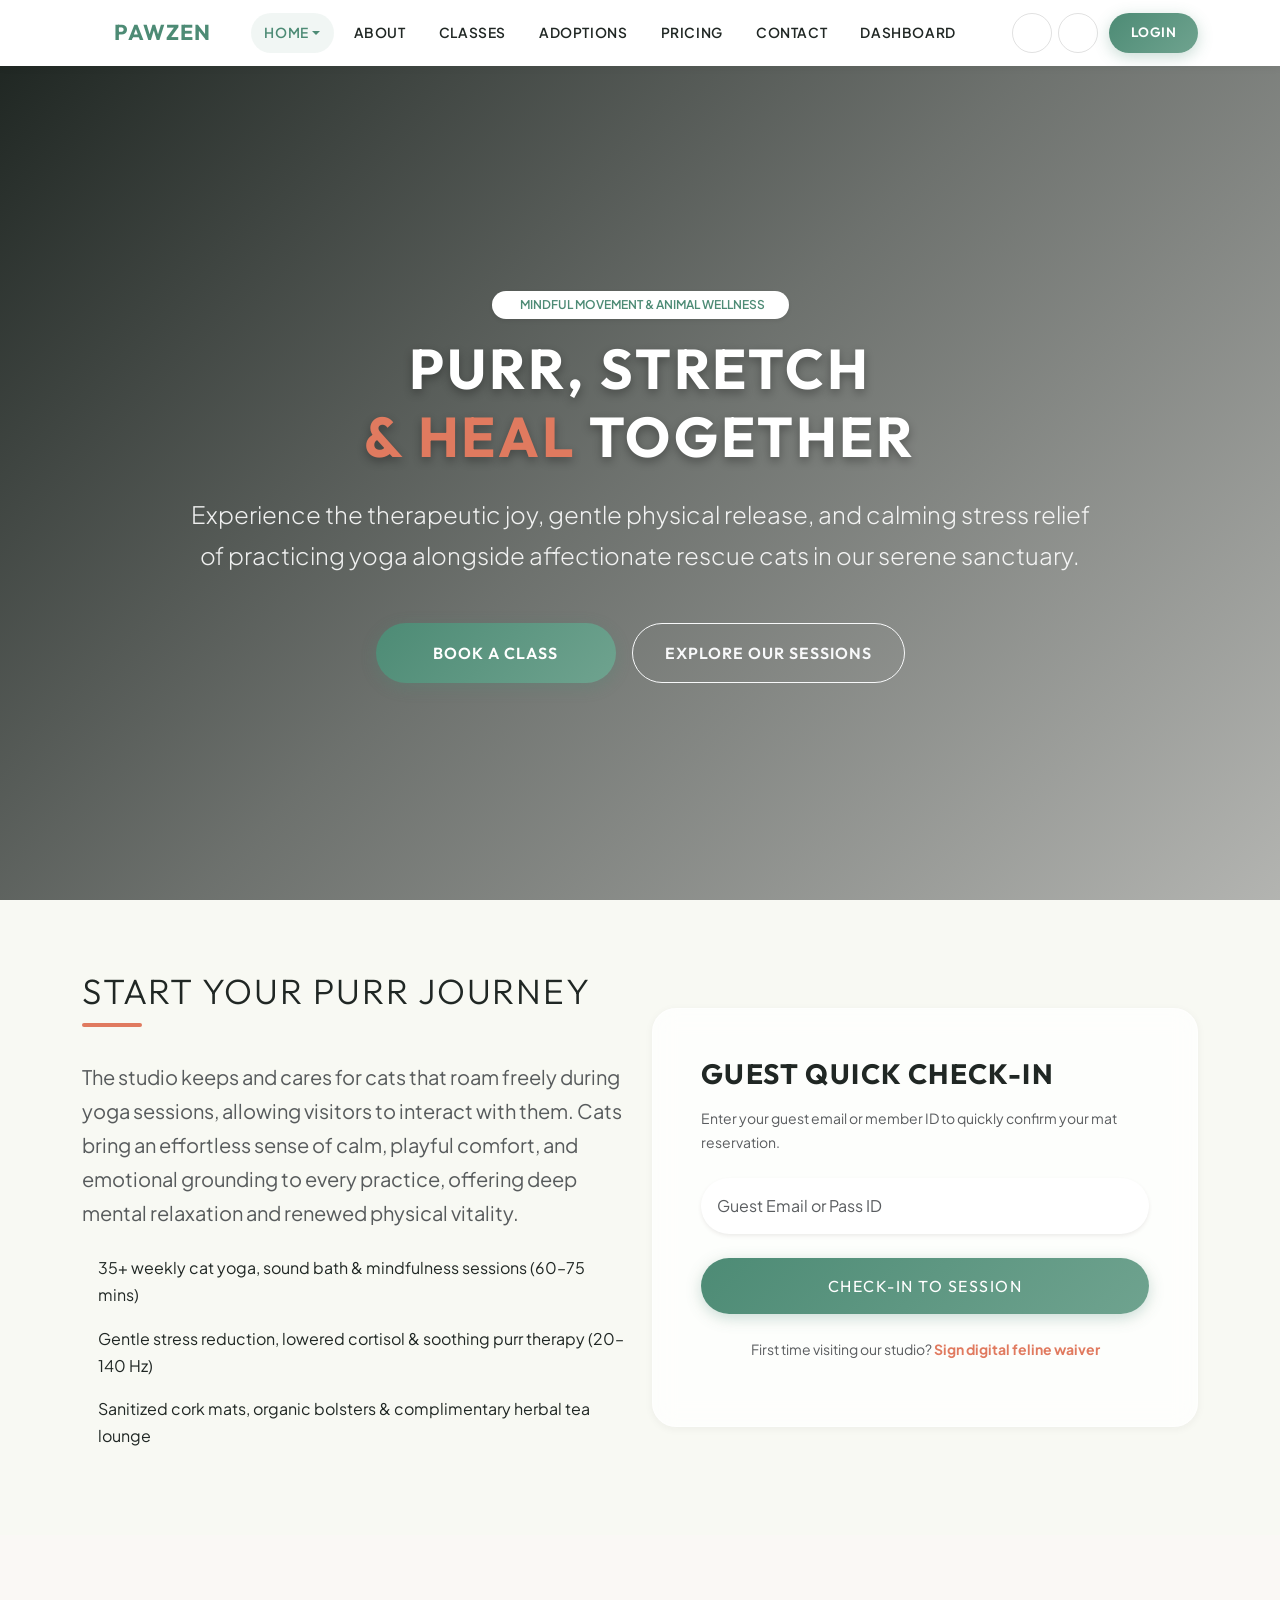
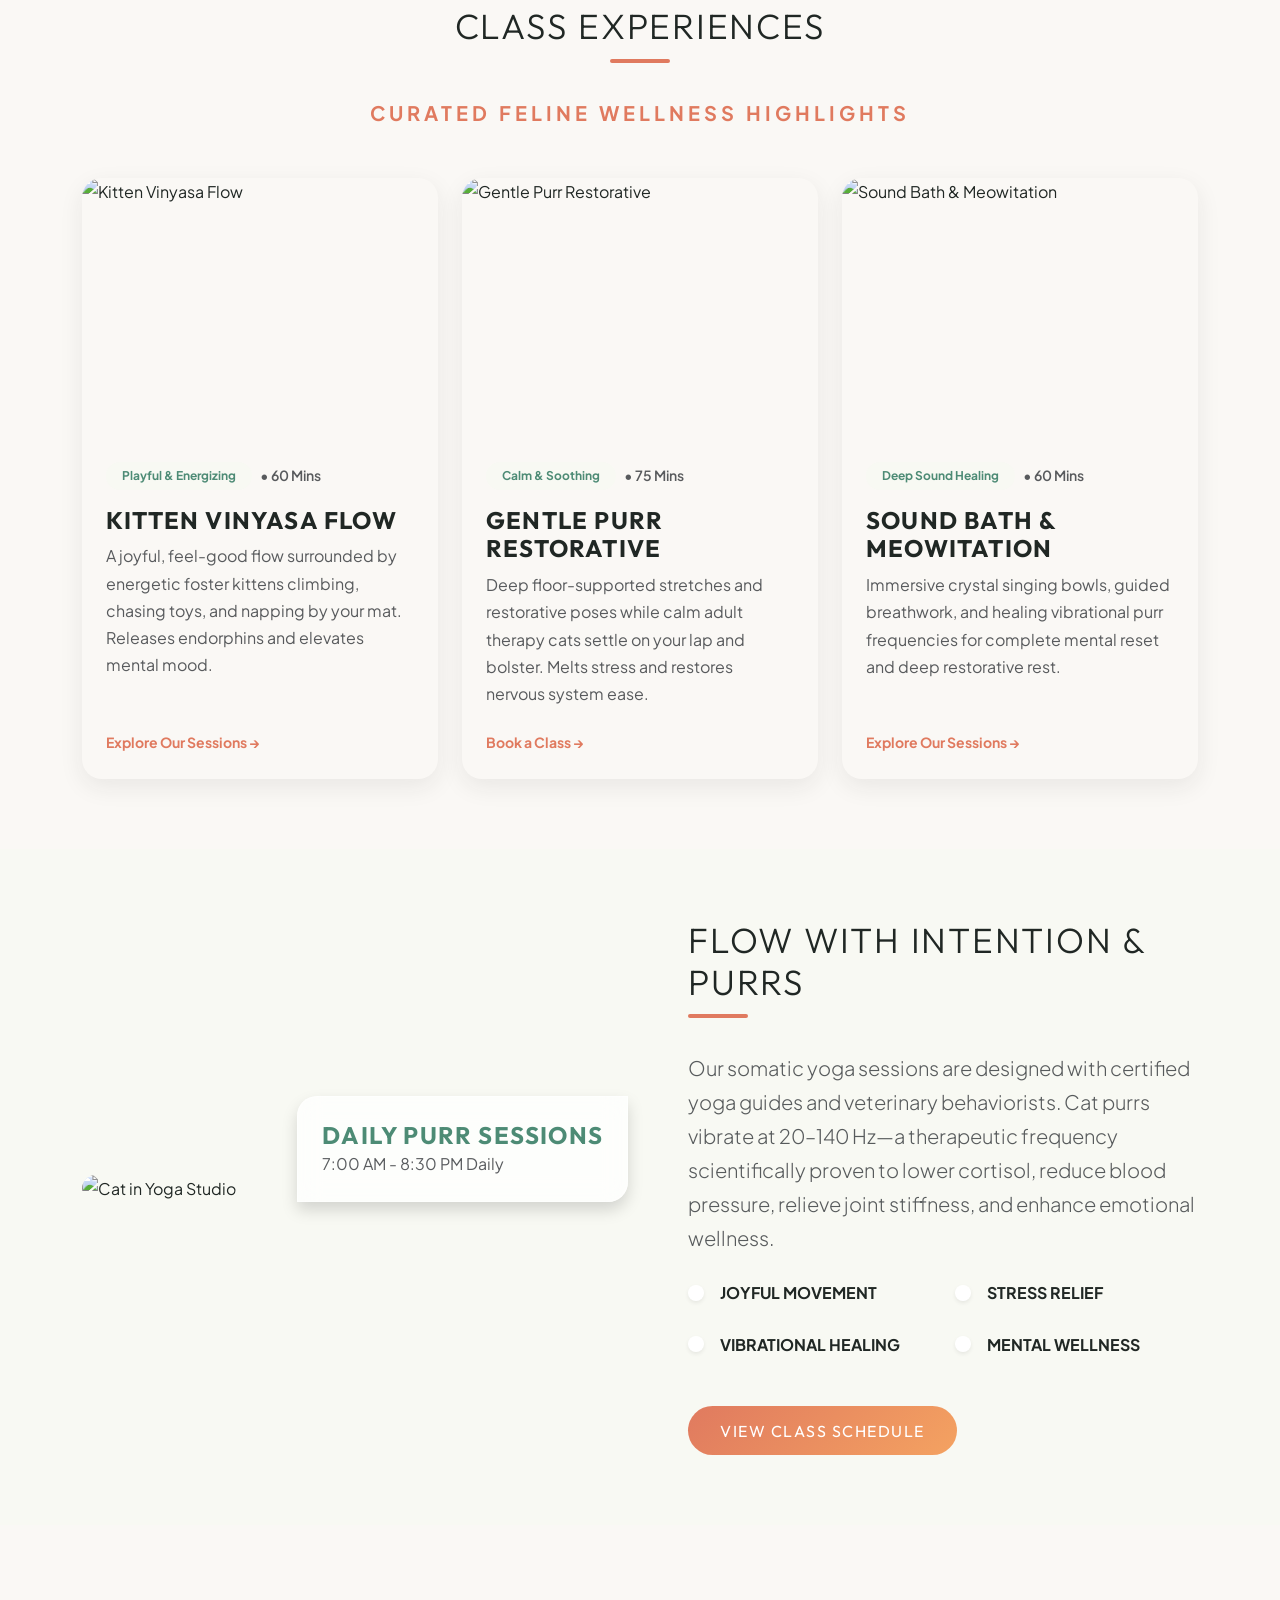
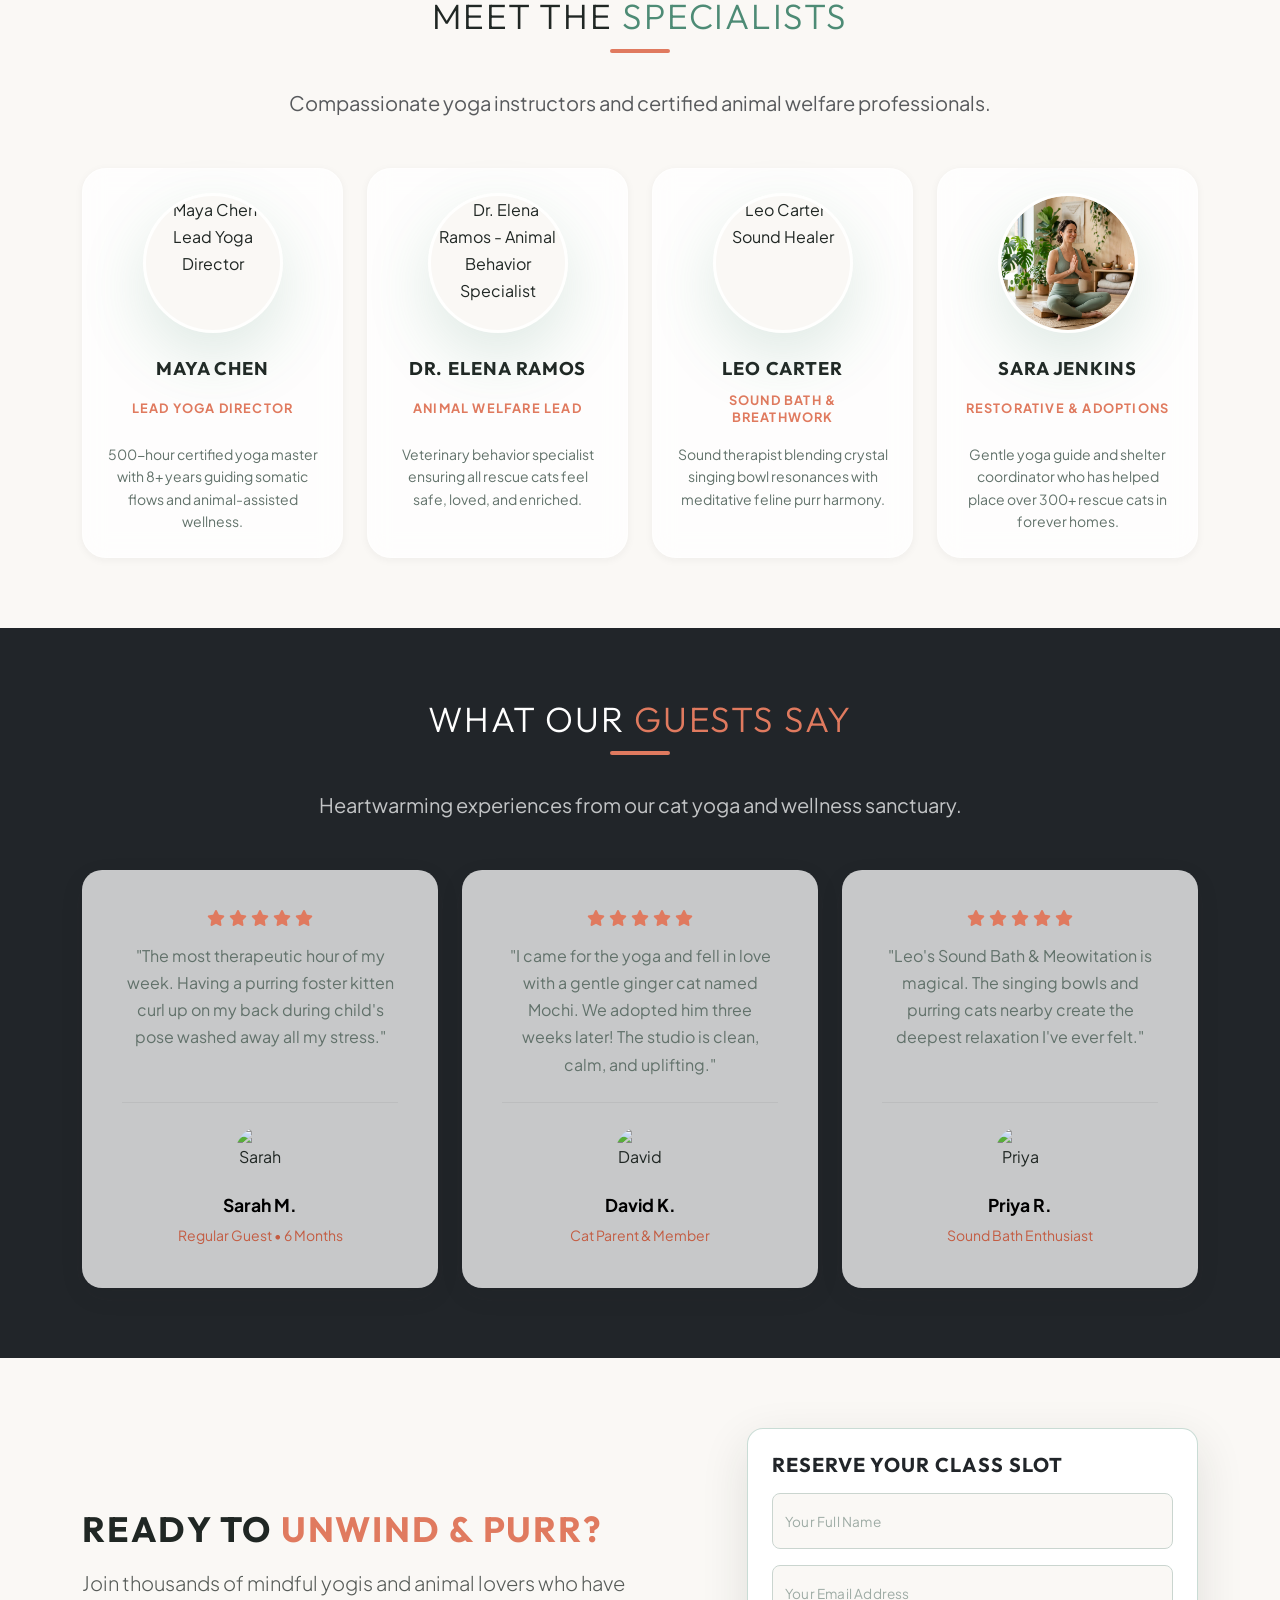
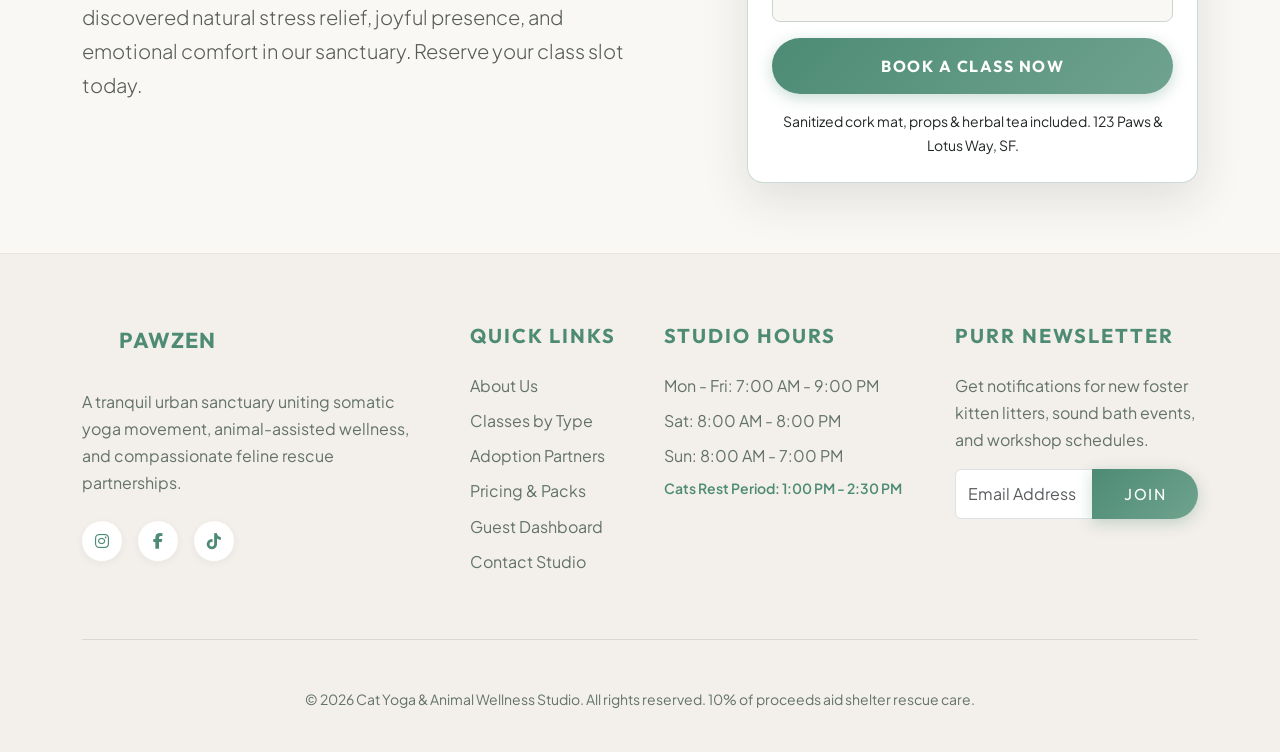
==== commit 72cc349f: "Fix text and button alignments across Specialists, Mission & Values, Team, Classes, Contact, and Ado" ====
--- a/index.html
+++ b/index.html
@@ -287,63 +287,56 @@
     </section>
 
     <!-- Instructors / Coaches Section -->
-    <section class="section-padding">
+    <section class="section-padding specialists-section" id="specialists">
         <div class="container">
             <div class="text-center mb-5 animate-on-scroll">
                 <h2 class="display-4 section-title">MEET THE <span class="text-primary-custom">SPECIALISTS</span></h2>
                 <p class="text-muted fs-5">Compassionate yoga instructors and certified animal welfare professionals.</p>
             </div>
-            <div class="row g-5 justify-content-center">
-                <div class="col-lg-3 col-md-6 animate-on-scroll">
-                    <div class="glass-card text-center p-4 h-100">
-                        <div class="overflow-hidden rounded-circle mb-4 shadow-premium mx-auto"
-                            style="width: 140px; height: 140px;">
+            <div class="row g-4 justify-content-center">
+                <div class="col-lg-3 col-md-6 animate-on-scroll d-flex">
+                    <div class="glass-card specialist-card p-4 w-100">
+                        <div class="specialist-avatar mx-auto">
                             <img src="https://images.unsplash.com/photo-1518611012118-696072aa579a?ixlib=rb-4.0.3&auto=format&fit=crop&w=600&q=80"
-                                class="img-fluid w-100 h-100" style="object-fit: cover;"
                                 alt="Maya Chen - Lead Yoga Director">
                         </div>
-                        <h5 class="mb-1 fw-bold">MAYA CHEN</h5>
-                        <p class="text-secondary-custom small fw-bold tracking-widest mb-2">Lead Yoga Director</p>
-                        <p class="text-muted small mb-0">500-hour certified yoga master with 8+ years guiding somatic flows and animal-assisted wellness.</p>
-                    </div>
-                </div>
-                <div class="col-lg-3 col-md-6 animate-on-scroll">
-                    <div class="glass-card text-center p-4 h-100">
-                        <div class="overflow-hidden rounded-circle mb-4 shadow-premium mx-auto"
-                            style="width: 140px; height: 140px;">
+                        <h5 class="specialist-name">MAYA CHEN</h5>
+                        <p class="specialist-role">Lead Yoga Director</p>
+                        <p class="specialist-bio">500-hour certified yoga master with 8+ years guiding somatic flows and animal-assisted wellness.</p>
+                    </div>
+                </div>
+                <div class="col-lg-3 col-md-6 animate-on-scroll d-flex">
+                    <div class="glass-card specialist-card p-4 w-100">
+                        <div class="specialist-avatar mx-auto">
                             <img src="https://images.unsplash.com/photo-1594381898411-846e7d193883?ixlib=rb-4.0.3&auto=format&fit=crop&w=600&q=80"
-                                class="img-fluid w-100 h-100" style="object-fit: cover;"
                                 alt="Dr. Elena Ramos - Animal Behavior Specialist">
                         </div>
-                        <h5 class="mb-1 fw-bold">DR. ELENA RAMOS</h5>
-                        <p class="text-secondary-custom small fw-bold tracking-widest mb-2">Animal Welfare Lead</p>
-                        <p class="text-muted small mb-0">Veterinary behavior specialist ensuring all rescue cats feel safe, loved, and enriched.</p>
-                    </div>
-                </div>
-                <div class="col-lg-3 col-md-6 animate-on-scroll">
-                    <div class="glass-card text-center p-4 h-100">
-                        <div class="overflow-hidden rounded-circle mb-4 shadow-premium mx-auto"
-                            style="width: 140px; height: 140px;">
+                        <h5 class="specialist-name">DR. ELENA RAMOS</h5>
+                        <p class="specialist-role">Animal Welfare Lead</p>
+                        <p class="specialist-bio">Veterinary behavior specialist ensuring all rescue cats feel safe, loved, and enriched.</p>
+                    </div>
+                </div>
+                <div class="col-lg-3 col-md-6 animate-on-scroll d-flex">
+                    <div class="glass-card specialist-card p-4 w-100">
+                        <div class="specialist-avatar mx-auto">
                             <img src="https://images.unsplash.com/photo-1567013127542-490d757e51fc?ixlib=rb-4.0.3&auto=format&fit=crop&w=600&q=80"
-                                class="img-fluid w-100 h-100" style="object-fit: cover;"
                                 alt="Leo Carter - Sound Healer">
                         </div>
-                        <h5 class="mb-1 fw-bold">LEO CARTER</h5>
-                        <p class="text-secondary-custom small fw-bold tracking-widest mb-2">Sound Bath &amp; Breathwork</p>
-                        <p class="text-muted small mb-0">Sound therapist blending crystal singing bowl resonances with meditative feline purr harmony.</p>
-                    </div>
-                </div>
-                <div class="col-lg-3 col-md-6 animate-on-scroll">
-                    <div class="glass-card text-center p-4 h-100">
-                        <div class="overflow-hidden rounded-circle mb-4 shadow-premium mx-auto"
-                            style="width: 140px; height: 140px;">
-                            <img src="https://images.unsplash.com/photo-1571019613454-1cb2f99b2d8b?ixlib=rb-4.0.3&auto=format&fit=crop&w=600&q=80"
-                                class="img-fluid w-100 h-100" style="object-fit: cover;"
-                                alt="Sara Jenkins - Adoption & Restorative Guide">
-                        </div>
-                        <h5 class="mb-1 fw-bold">SARA JENKINS</h5>
-                        <p class="text-secondary-custom small fw-bold tracking-widest mb-2">Restorative &amp; Adoptions</p>
-                        <p class="text-muted small mb-0">Gentle yoga guide and shelter coordinator who has helped place over 300+ rescue cats in forever homes.</p>
+                        <h5 class="specialist-name">LEO CARTER</h5>
+                        <p class="specialist-role">Sound Bath &amp; Breathwork</p>
+                        <p class="specialist-bio">Sound therapist blending crystal singing bowl resonances with meditative feline purr harmony.</p>
+                    </div>
+                </div>
+                <div class="col-lg-3 col-md-6 animate-on-scroll d-flex">
+                    <div class="glass-card specialist-card p-4 w-100">
+                        <div class="specialist-avatar mx-auto">
+                            <img src="assets/images/coach2.jpg"
+                                onerror="this.onerror=null;this.src='https://images.unsplash.com/photo-1506126613408-eca07ce68773?ixlib=rb-4.0.3&auto=format&fit=crop&w=600&q=80';"
+                                alt="Sara Jenkins - Adoption &amp; Restorative Guide">
+                        </div>
+                        <h5 class="specialist-name">SARA JENKINS</h5>
+                        <p class="specialist-role">Restorative &amp; Adoptions</p>
+                        <p class="specialist-bio">Gentle yoga guide and shelter coordinator who has helped place over 300+ rescue cats in forever homes.</p>
                     </div>
                 </div>
             </div>
--- a/assets/css/style.css
+++ b/assets/css/style.css
@@ -751,38 +751,72 @@
     flex-direction: column;
     align-items: center;
     justify-content: flex-start;
+    text-align: center;
     height: 100%;
+    width: 100%;
+    padding: 2.25rem 1.75rem !important;
+    transition: transform 0.3s ease, box-shadow 0.3s ease;
+}
+
+.contact-info-card:hover {
+    transform: translateY(-5px);
+    box-shadow: var(--shadow-md) !important;
+}
+
+.contact-info-card .text-primary-custom {
+    display: flex;
+    align-items: center;
+    justify-content: center;
+    height: 48px;
+    width: 48px;
+    margin-bottom: 1.25rem !important;
+    flex-shrink: 0;
 }
 
 .contact-info-card h6 {
-    letter-spacing: 1px;
+    font-family: var(--heading-font);
+    letter-spacing: 1.2px;
     font-size: 0.95rem;
-    min-height: 2.2em;
+    font-weight: 700;
+    text-transform: uppercase;
+    min-height: 1.8rem;
     display: flex;
     align-items: center;
     justify-content: center;
     text-align: center;
-    margin-bottom: 0.5rem;
+    margin-bottom: 0.65rem !important;
+    width: 100%;
+    color: var(--text-dark);
+    line-height: 1.35;
 }
 
 .contact-info-card p {
-    margin-top: auto;
+    font-size: 0.9rem;
+    line-height: 1.55;
+    color: var(--text-muted);
+    margin-top: 0 !important;
+    margin-bottom: 0 !important;
+    min-height: 2.8rem;
+    display: block;
+    text-align: center;
+    width: 100%;
     word-break: break-word;
 }
 
 @media (min-width: 768px) and (max-width: 991.98px) {
     .contact-info-card {
-        padding: 1.5rem 0.5rem !important;
+        padding: 1.75rem 0.85rem !important;
     }
 
     .contact-info-card h6 {
-        font-size: 0.78rem;
-        letter-spacing: 0.5px;
-        min-height: 2.2em;
+        font-size: 0.825rem;
+        letter-spacing: 0.8px;
+        min-height: 1.8rem;
     }
 
     .contact-info-card p {
-        font-size: 0.74rem;
+        font-size: 0.8rem;
+        min-height: 2.6rem;
     }
 }
 
@@ -1146,6 +1180,409 @@
     color: var(--secondary-dark) !important;
 }
 
+/* =============================================
+   MEET THE SPECIALISTS SECTION ALIGNMENT
+   ============================================= */
+.specialists-section .specialist-card {
+    display: flex;
+    flex-direction: column;
+    align-items: center;
+    text-align: center;
+    height: 100%;
+}
+
+.specialists-section .specialist-avatar {
+    width: 140px;
+    height: 140px;
+    min-width: 140px;
+    min-height: 140px;
+    max-width: 140px;
+    max-height: 140px;
+    aspect-ratio: 1 / 1;
+    border-radius: 50% !important;
+    overflow: hidden;
+    margin-bottom: 1.5rem;
+    flex-shrink: 0;
+    box-shadow: var(--shadow-premium);
+    border: 3px solid rgba(255, 255, 255, 0.95);
+    background-color: var(--light-bg);
+    position: relative;
+}
+
+.specialists-section .specialist-avatar img {
+    width: 100%;
+    height: 100%;
+    object-fit: cover;
+    object-position: center;
+    display: block;
+    border-radius: 50%;
+    transition: transform 0.4s ease;
+}
+
+.specialists-section .specialist-card:hover .specialist-avatar img {
+    transform: scale(1.08);
+}
+
+.specialists-section .specialist-name {
+    font-family: var(--heading-font);
+    font-size: 1.15rem;
+    font-weight: 700;
+    letter-spacing: 0.05em;
+    text-transform: uppercase;
+    margin-bottom: 0.35rem;
+    line-height: 1.3;
+    min-height: 1.6rem;
+    display: flex;
+    align-items: center;
+    justify-content: center;
+    text-align: center;
+    width: 100%;
+    color: var(--text-dark);
+}
+
+.specialists-section .specialist-role {
+    font-size: 0.8rem;
+    font-weight: 700;
+    letter-spacing: 1.2px;
+    text-transform: uppercase;
+    color: var(--secondary-color);
+    margin-bottom: 0.85rem;
+    min-height: 2.6rem;
+    display: flex;
+    align-items: center;
+    justify-content: center;
+    text-align: center;
+    line-height: 1.3;
+    width: 100%;
+}
+
+.specialists-section .specialist-bio {
+    font-size: 0.875rem;
+    color: var(--text-muted);
+    line-height: 1.6;
+    margin-bottom: 0;
+    flex-grow: 1;
+    display: flex;
+    align-items: flex-start;
+    justify-content: center;
+    text-align: center;
+    width: 100%;
+}
+
+/* =============================================
+   ABOUT PAGE: MISSION & VALUES ALIGNMENT
+   ============================================= */
+.values-card {
+    display: flex;
+    flex-direction: column;
+    height: 100%;
+}
+
+.values-card-media {
+    height: 220px;
+    overflow: hidden;
+    flex-shrink: 0;
+}
+
+.values-card-media img {
+    width: 100%;
+    height: 100%;
+    object-fit: cover;
+    transition: transform 0.4s ease;
+}
+
+.values-card:hover .values-card-media img {
+    transform: scale(1.07);
+}
+
+.values-card-body {
+    display: flex;
+    flex-direction: column;
+    flex-grow: 1;
+    padding: 2rem 1.75rem;
+    text-align: center;
+}
+
+.values-card-title {
+    font-family: var(--heading-font);
+    font-size: 1.25rem;
+    font-weight: 700;
+    letter-spacing: 0.05em;
+    text-transform: uppercase;
+    min-height: 3.2rem;
+    display: flex;
+    align-items: center;
+    justify-content: center;
+    text-align: center;
+    margin-bottom: 1rem;
+    line-height: 1.35;
+    color: var(--text-dark);
+}
+
+.values-card-text {
+    font-size: 0.95rem;
+    color: var(--text-muted);
+    line-height: 1.65;
+    margin-bottom: 0;
+    flex-grow: 1;
+    display: flex;
+    align-items: flex-start;
+    justify-content: center;
+    text-align: center;
+}
+
+/* =============================================
+   ABOUT PAGE: MEET OUR TEAM ALIGNMENT
+   ============================================= */
+.about-team-section .team-member-card {
+    display: flex;
+    flex-direction: column;
+    align-items: center;
+    text-align: center;
+    height: 100%;
+    width: 100%;
+}
+
+.about-team-section .team-avatar {
+    width: 180px;
+    height: 180px;
+    min-width: 180px;
+    min-height: 180px;
+    max-width: 180px;
+    max-height: 180px;
+    aspect-ratio: 1 / 1;
+    border-radius: 50% !important;
+    overflow: hidden;
+    margin-bottom: 1.5rem;
+    flex-shrink: 0;
+    box-shadow: var(--shadow-premium);
+    border: 3px solid rgba(255, 255, 255, 0.95);
+    background-color: var(--light-bg);
+    position: relative;
+}
+
+.about-team-section .team-avatar img {
+    width: 100%;
+    height: 100%;
+    object-fit: cover;
+    object-position: center;
+    display: block;
+    border-radius: 50%;
+    transition: transform 0.4s ease;
+}
+
+.about-team-section .team-member-card:hover .team-avatar img {
+    transform: scale(1.08);
+}
+
+.about-team-section .team-name {
+    font-family: var(--heading-font);
+    font-size: 1.25rem;
+    font-weight: 700;
+    letter-spacing: 0.05em;
+    text-transform: uppercase;
+    margin-bottom: 0.35rem;
+    line-height: 1.3;
+    min-height: 1.8rem;
+    display: flex;
+    align-items: center;
+    justify-content: center;
+    text-align: center;
+    width: 100%;
+    color: var(--text-dark);
+}
+
+.about-team-section .team-role {
+    font-size: 0.825rem;
+    font-weight: 700;
+    letter-spacing: 1.2px;
+    text-transform: uppercase;
+    color: var(--secondary-color);
+    margin-bottom: 0.85rem;
+    min-height: 2.8rem;
+    display: flex;
+    align-items: center;
+    justify-content: center;
+    text-align: center;
+    line-height: 1.35;
+    width: 100%;
+}
+
+.about-team-section .team-bio {
+    font-size: 0.9rem;
+    color: var(--text-muted);
+    line-height: 1.6;
+    margin-bottom: 0;
+    flex-grow: 1;
+    display: flex;
+    align-items: flex-start;
+    justify-content: center;
+    text-align: center;
+    width: 100%;
+}
+
+/* =============================================
+   CLASSES PAGE: CLASSES BY TYPE ALIGNMENT
+   ============================================= */
+.classes-section .class-card {
+    display: flex;
+    flex-direction: column;
+    height: 100%;
+    width: 100%;
+    transition: transform 0.3s ease, box-shadow 0.3s ease;
+}
+
+.classes-section .class-card:hover {
+    transform: translateY(-8px);
+    box-shadow: var(--shadow-premium) !important;
+}
+
+.classes-section .class-card-media {
+    height: 250px;
+    width: 100%;
+    overflow: hidden;
+    flex-shrink: 0;
+    position: relative;
+}
+
+.classes-section .class-card-media img {
+    width: 100%;
+    height: 100%;
+    object-fit: cover;
+    object-position: center;
+    display: block;
+    transition: transform 0.5s ease;
+}
+
+.classes-section .class-card:hover .class-card-media img {
+    transform: scale(1.06);
+}
+
+.classes-section .class-card-body {
+    display: flex !important;
+    flex-direction: column !important;
+    align-items: center !important;
+    text-align: center !important;
+    flex-grow: 1;
+    padding: 2rem 1.75rem !important;
+}
+
+.classes-section .class-badge {
+    font-size: 0.8rem;
+    letter-spacing: 0.5px;
+    display: inline-flex;
+    align-items: center;
+    justify-content: center;
+    min-height: 28px;
+    margin-bottom: 1rem !important;
+}
+
+.classes-section .class-title {
+    font-family: var(--heading-font);
+    font-size: 1.25rem;
+    font-weight: 700;
+    letter-spacing: 1px;
+    text-transform: uppercase;
+    min-height: 3.4rem !important;
+    display: flex !important;
+    align-items: center !important;
+    justify-content: center !important;
+    text-align: center !important;
+    line-height: 1.35;
+    margin-bottom: 0.85rem !important;
+    width: 100%;
+    color: var(--text-dark);
+}
+
+.classes-section .class-description {
+    font-size: 0.875rem;
+    color: var(--text-muted);
+    line-height: 1.6;
+    margin-bottom: 1.5rem !important;
+    flex-grow: 1;
+    display: flex !important;
+    align-items: flex-start !important;
+    justify-content: center !important;
+    text-align: center !important;
+    width: 100%;
+    min-height: 4.8rem !important;
+}
+
+.classes-section .class-card-body .btn {
+    margin-top: auto !important;
+    width: 100% !important;
+    align-self: stretch !important;
+}
+
+/* =============================================
+   CLASSES PAGE: MEET THE INSTRUCTORS ALIGNMENT
+   ============================================= */
+.service-instructor-card {
+    display: flex;
+    flex-direction: column;
+    align-items: center;
+    text-align: center;
+    height: 100%;
+}
+
+.service-instructor-avatar {
+    width: 150px;
+    height: 150px;
+    min-width: 150px;
+    min-height: 150px;
+    max-width: 150px;
+    max-height: 150px;
+    aspect-ratio: 1 / 1;
+    border-radius: 50% !important;
+    overflow: hidden;
+    margin-bottom: 1rem;
+    flex-shrink: 0;
+    box-shadow: var(--shadow-md);
+    border: 3px solid rgba(255, 255, 255, 0.9);
+    background-color: var(--light-bg);
+}
+
+.service-instructor-avatar img {
+    width: 100%;
+    height: 100%;
+    object-fit: cover;
+    object-position: center;
+    display: block;
+    border-radius: 50%;
+    transition: transform 0.4s ease;
+}
+
+.service-instructor-card:hover .service-instructor-avatar img {
+    transform: scale(1.08);
+}
+
+.service-instructor-name {
+    font-family: var(--heading-font);
+    font-weight: 700;
+    font-size: 1.15rem;
+    letter-spacing: 0.05em;
+    text-transform: uppercase;
+    margin-bottom: 0.35rem;
+    min-height: 1.6rem;
+    display: flex;
+    align-items: center;
+    justify-content: center;
+    text-align: center;
+    width: 100%;
+    color: var(--text-dark);
+}
+
+.service-instructor-role {
+    font-size: 0.85rem;
+    min-height: 2.4rem;
+    display: flex;
+    align-items: center;
+    justify-content: center;
+    text-align: center;
+    width: 100%;
+    margin-bottom: 0;
+}
+
 /* CTA Section Styling */
 #cta-section {
     background-color: var(--light-bg);
--- a/assets/css/dark-mode.css
+++ b/assets/css/dark-mode.css
@@ -236,6 +236,79 @@
     color: #AAAAAA !important;
 }
 
+[data-theme="dark"] .specialists-section .specialist-avatar {
+    border-color: rgba(255, 255, 255, 0.12) !important;
+    background-color: #1A221E !important;
+}
+
+[data-theme="dark"] .specialists-section .specialist-role {
+    color: var(--secondary-light) !important;
+}
+
+[data-theme="dark"] .specialists-section .specialist-bio {
+    color: #A0B2AA !important;
+}
+
+[data-theme="dark"] .values-card {
+    background-color: #1E1E1E !important;
+}
+
+[data-theme="dark"] .values-card-title {
+    color: #F0F0F0 !important;
+}
+
+[data-theme="dark"] .values-card-text {
+    color: #AAAAAA !important;
+}
+
+[data-theme="dark"] .about-team-section .team-avatar {
+    border-color: rgba(255, 255, 255, 0.12) !important;
+    background-color: #1A221E !important;
+}
+
+[data-theme="dark"] .about-team-section .team-name {
+    color: #FAF8F5 !important;
+}
+
+[data-theme="dark"] .about-team-section .team-role {
+    color: var(--secondary-light) !important;
+}
+
+[data-theme="dark"] .about-team-section .team-bio {
+    color: #A0B2AA !important;
+}
+
+[data-theme="dark"] .classes-section .class-card {
+    background-color: #1E1E1E !important;
+    border-color: rgba(255, 255, 255, 0.08) !important;
+}
+
+[data-theme="dark"] .classes-section .class-title {
+    color: #F0F0F0 !important;
+}
+
+[data-theme="dark"] .classes-section .class-description {
+    color: #AAAAAA !important;
+}
+
+[data-theme="dark"] .classes-section .class-badge {
+    background-color: #262626 !important;
+    color: var(--primary-light) !important;
+}
+
+[data-theme="dark"] .service-instructor-avatar {
+    border-color: rgba(255, 255, 255, 0.12) !important;
+    background-color: #1A221E !important;
+}
+
+[data-theme="dark"] .service-instructor-name {
+    color: #FAF8F5 !important;
+}
+
+[data-theme="dark"] .service-instructor-role {
+    color: var(--primary-light) !important;
+}
+
 /* Climb cards */
 [data-theme="dark"] .climb-card {
     background-color: #1E1E1E !important;
@@ -261,6 +334,10 @@
 
 [data-theme="dark"] .contact-info-card h6 {
     color: #F0F0F0 !important;
+}
+
+[data-theme="dark"] .contact-info-card p {
+    color: #AAAAAA !important;
 }
 
 /* =============================================
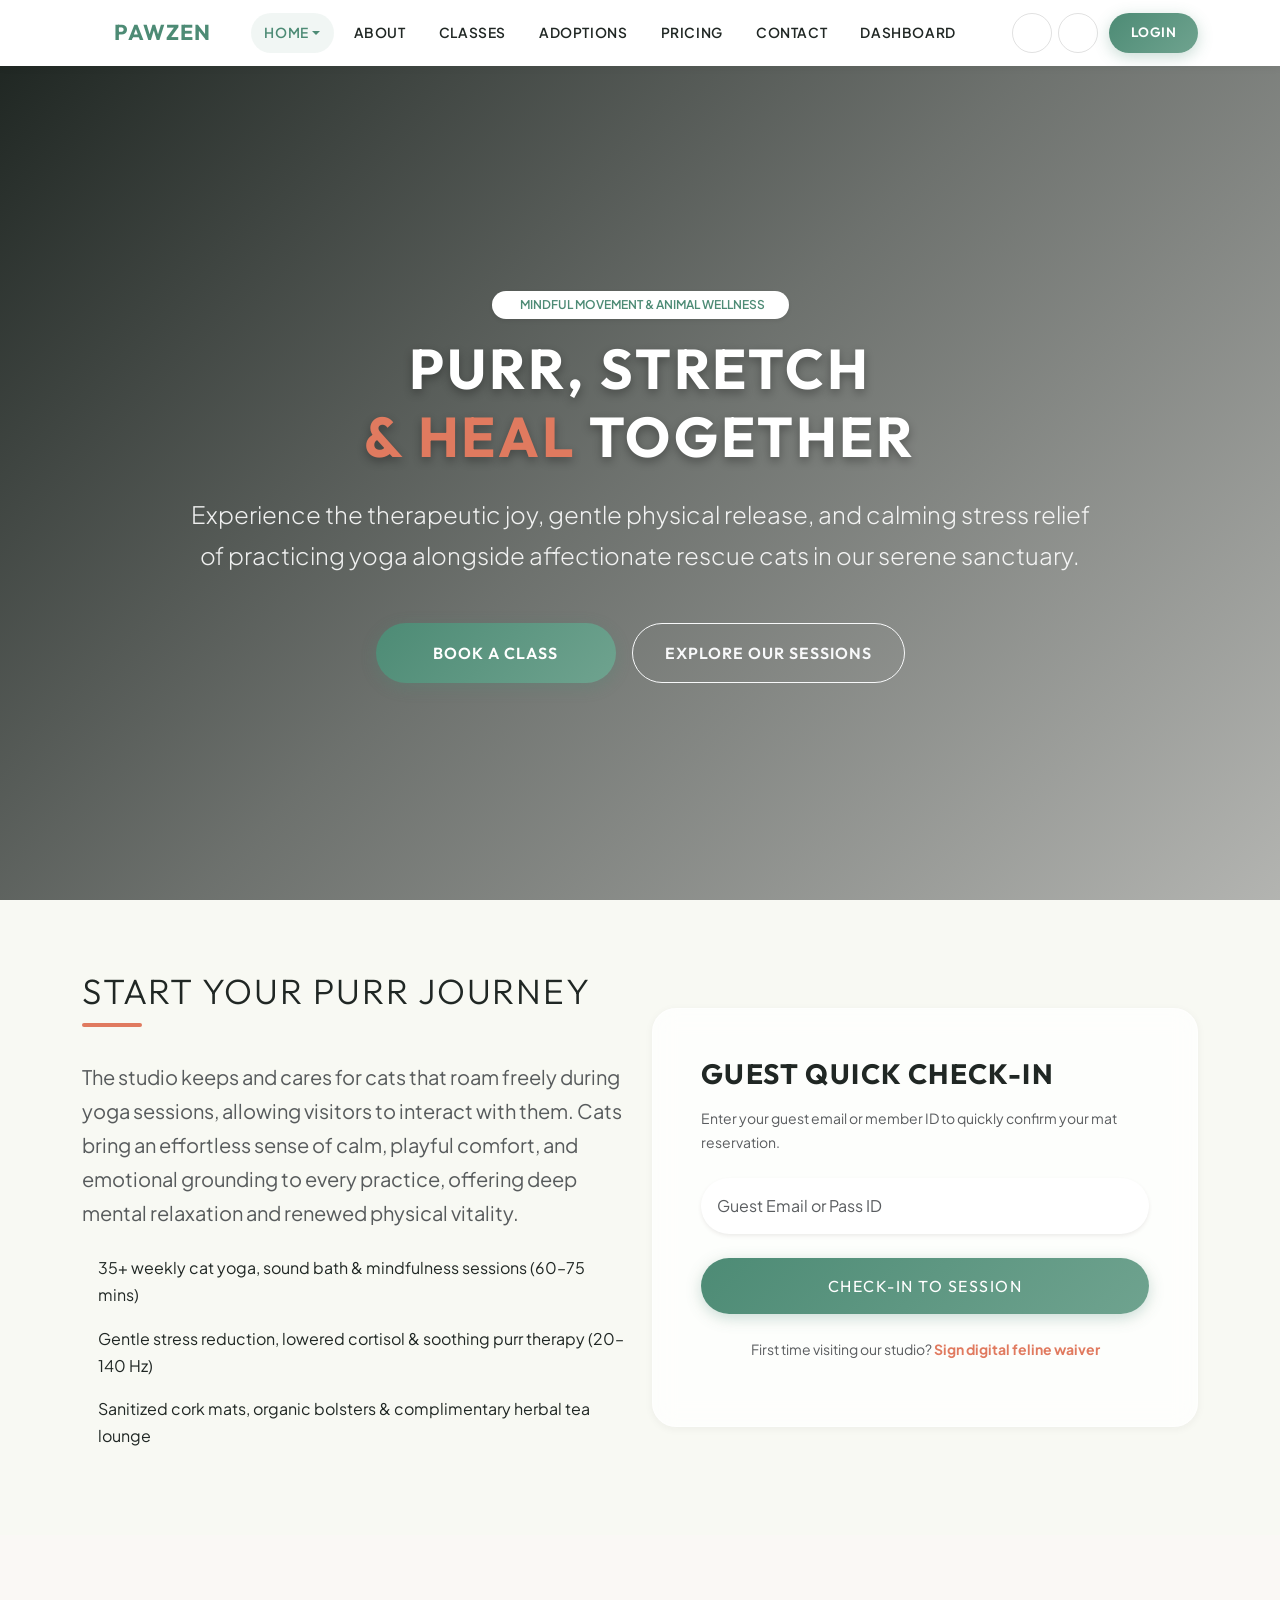
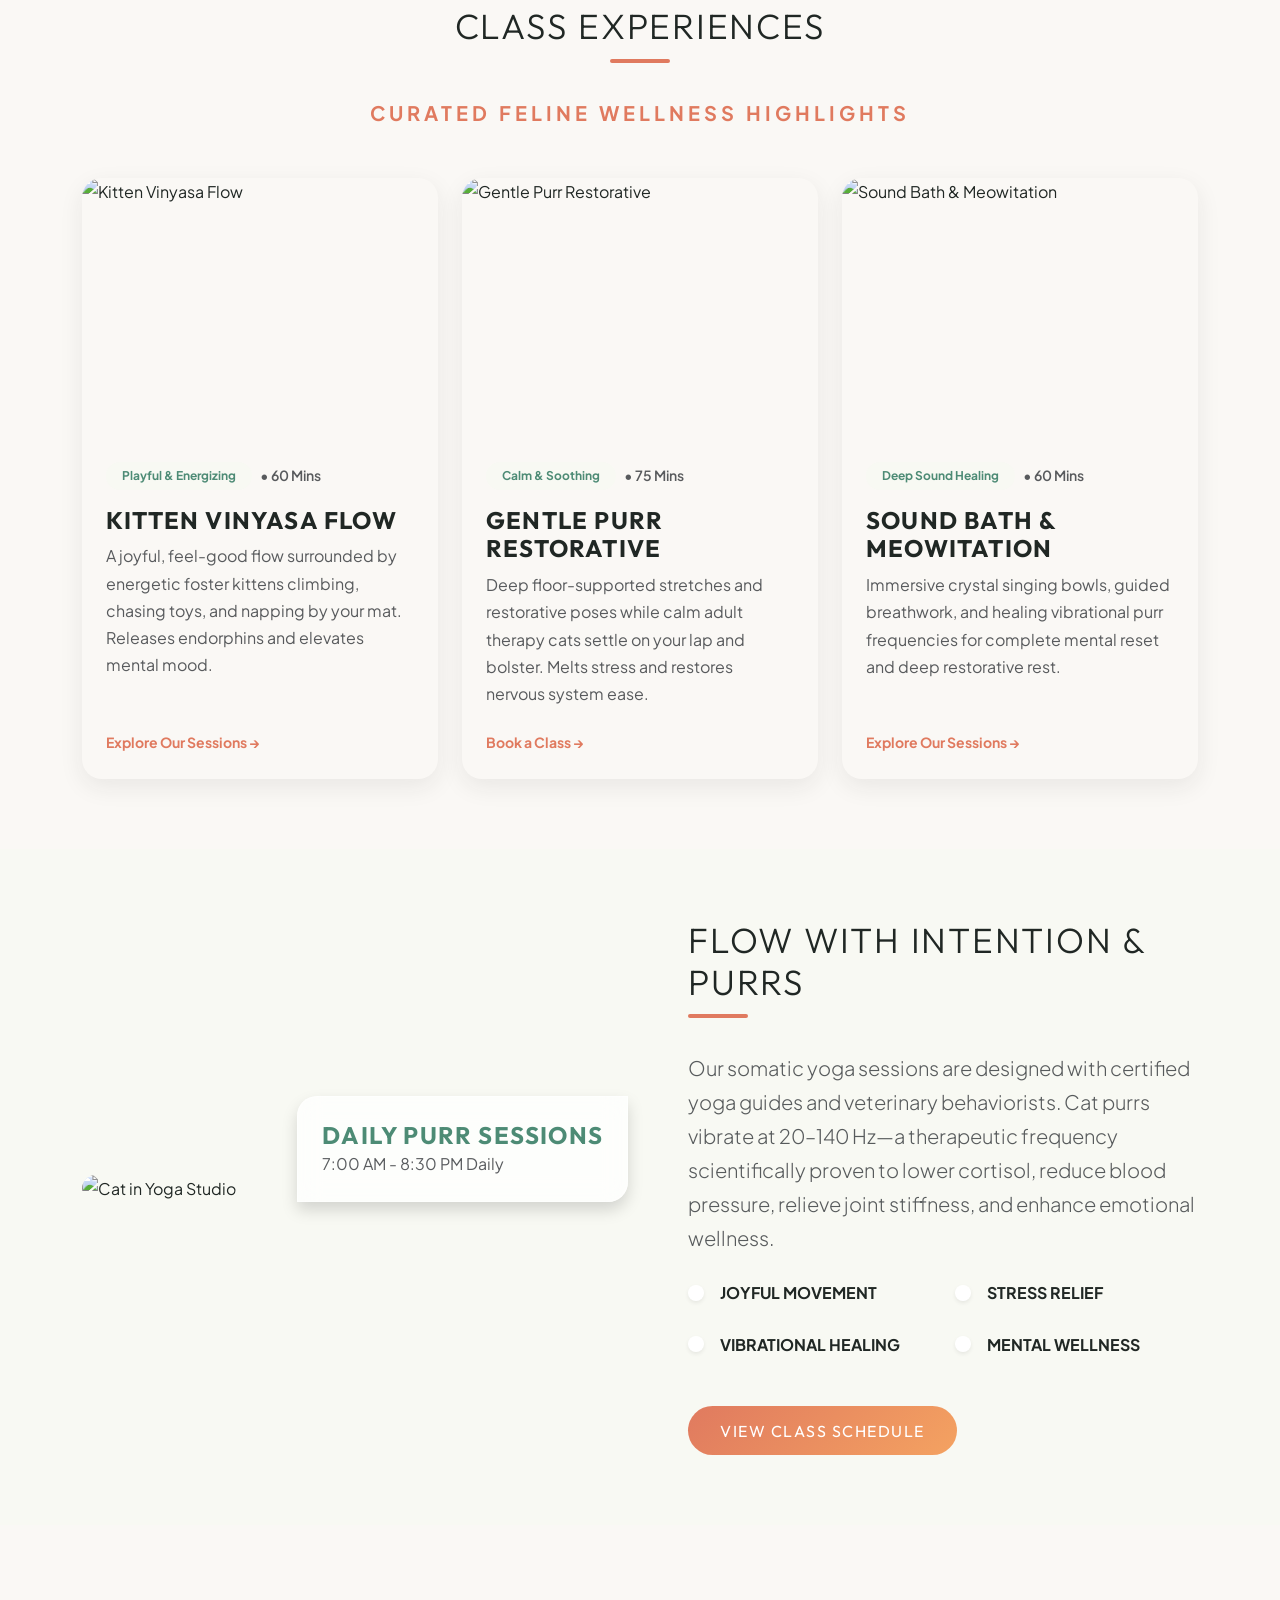
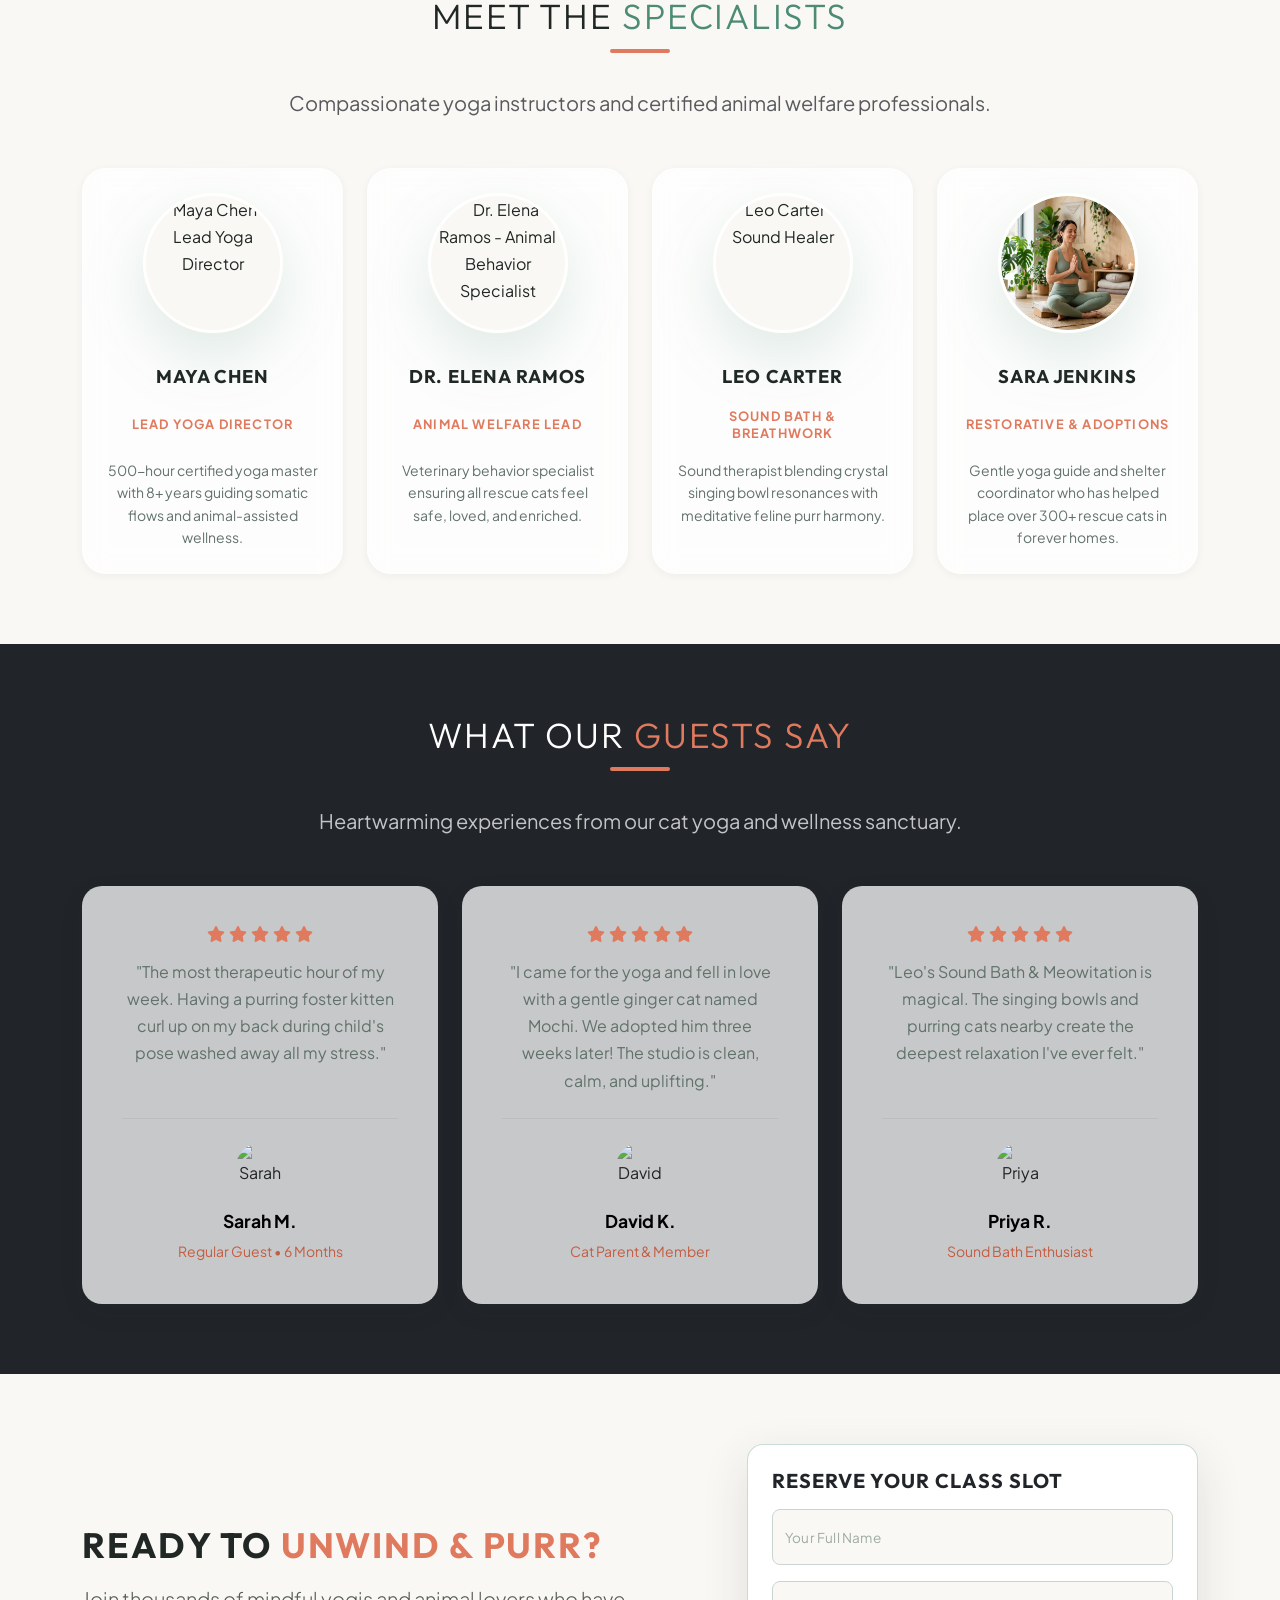
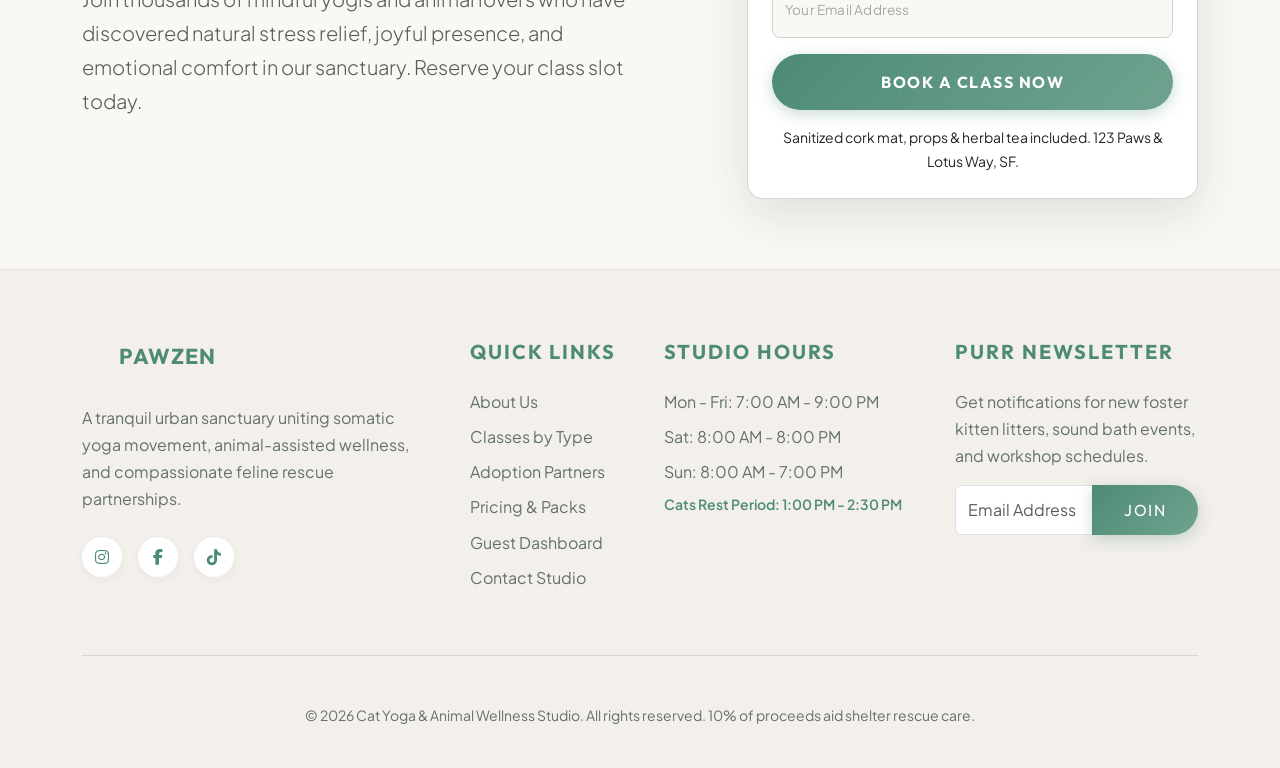
==== commit 1cf2dc0d: "Enhance responsive layout, specialist cards, and guest perks alignment" ====
--- a/index.html
+++ b/index.html
@@ -67,6 +67,40 @@
     }
     </script>
     <link rel='stylesheet' href='https://cdnjs.cloudflare.com/ajax/libs/font-awesome/6.4.0/css/all.min.css'>
+
+    <style>
+        @media (min-width: 992px) and (max-width: 1199.98px) {
+            .specialists-section .specialist-card {
+                padding: 1.5rem 1rem !important;
+            }
+
+            .specialists-section .specialist-avatar {
+                width: 120px;
+                height: 120px;
+                min-width: 120px;
+                min-height: 120px;
+                margin-bottom: 1.25rem;
+            }
+
+            .specialists-section .specialist-name {
+                font-size: 1.02rem;
+                letter-spacing: 0.03em;
+                min-height: 2.6rem;
+            }
+
+            .specialists-section .specialist-role {
+                font-size: 0.75rem;
+                letter-spacing: 0.8px;
+                min-height: 2.6rem;
+                margin-bottom: 0.75rem;
+            }
+
+            .specialists-section .specialist-bio {
+                font-size: 0.825rem;
+                line-height: 1.5;
+            }
+        }
+    </style>
 </head>
 
 <body>
@@ -293,9 +327,9 @@
                 <h2 class="display-4 section-title">MEET THE <span class="text-primary-custom">SPECIALISTS</span></h2>
                 <p class="text-muted fs-5">Compassionate yoga instructors and certified animal welfare professionals.</p>
             </div>
-            <div class="row g-4 justify-content-center">
+            <div class="row g-4 justify-content-center align-items-stretch">
                 <div class="col-lg-3 col-md-6 animate-on-scroll d-flex">
-                    <div class="glass-card specialist-card p-4 w-100">
+                    <div class="glass-card specialist-card p-4 w-100 h-100 d-flex flex-column">
                         <div class="specialist-avatar mx-auto">
                             <img src="https://images.unsplash.com/photo-1518611012118-696072aa579a?ixlib=rb-4.0.3&auto=format&fit=crop&w=600&q=80"
                                 alt="Maya Chen - Lead Yoga Director">
@@ -306,18 +340,18 @@
                     </div>
                 </div>
                 <div class="col-lg-3 col-md-6 animate-on-scroll d-flex">
-                    <div class="glass-card specialist-card p-4 w-100">
+                    <div class="glass-card specialist-card p-4 w-100 h-100 d-flex flex-column">
                         <div class="specialist-avatar mx-auto">
                             <img src="https://images.unsplash.com/photo-1594381898411-846e7d193883?ixlib=rb-4.0.3&auto=format&fit=crop&w=600&q=80"
                                 alt="Dr. Elena Ramos - Animal Behavior Specialist">
                         </div>
-                        <h5 class="specialist-name">DR. ELENA RAMOS</h5>
+                        <h5 class="specialist-name"><span class="text-nowrap">DR. ELENA RAMOS</span></h5>
                         <p class="specialist-role">Animal Welfare Lead</p>
                         <p class="specialist-bio">Veterinary behavior specialist ensuring all rescue cats feel safe, loved, and enriched.</p>
                     </div>
                 </div>
                 <div class="col-lg-3 col-md-6 animate-on-scroll d-flex">
-                    <div class="glass-card specialist-card p-4 w-100">
+                    <div class="glass-card specialist-card p-4 w-100 h-100 d-flex flex-column">
                         <div class="specialist-avatar mx-auto">
                             <img src="https://images.unsplash.com/photo-1567013127542-490d757e51fc?ixlib=rb-4.0.3&auto=format&fit=crop&w=600&q=80"
                                 alt="Leo Carter - Sound Healer">
@@ -328,7 +362,7 @@
                     </div>
                 </div>
                 <div class="col-lg-3 col-md-6 animate-on-scroll d-flex">
-                    <div class="glass-card specialist-card p-4 w-100">
+                    <div class="glass-card specialist-card p-4 w-100 h-100 d-flex flex-column">
                         <div class="specialist-avatar mx-auto">
                             <img src="assets/images/coach2.jpg"
                                 onerror="this.onerror=null;this.src='https://images.unsplash.com/photo-1506126613408-eca07ce68773?ixlib=rb-4.0.3&auto=format&fit=crop&w=600&q=80';"
--- a/assets/css/style.css
+++ b/assets/css/style.css
@@ -1231,7 +1231,7 @@
     text-transform: uppercase;
     margin-bottom: 0.35rem;
     line-height: 1.3;
-    min-height: 1.6rem;
+    min-height: 2.6rem;
     display: flex;
     align-items: center;
     justify-content: center;
@@ -1269,6 +1269,38 @@
     width: 100%;
 }
 
+@media (min-width: 992px) and (max-width: 1199.98px) {
+    .specialists-section .specialist-card {
+        padding: 1.5rem 1rem !important;
+    }
+
+    .specialists-section .specialist-avatar {
+        width: 120px;
+        height: 120px;
+        min-width: 120px;
+        min-height: 120px;
+        margin-bottom: 1.25rem;
+    }
+
+    .specialists-section .specialist-name {
+        font-size: 1.02rem;
+        letter-spacing: 0.03em;
+        min-height: 2.6rem;
+    }
+
+    .specialists-section .specialist-role {
+        font-size: 0.75rem;
+        letter-spacing: 0.8px;
+        min-height: 2.6rem;
+        margin-bottom: 0.75rem;
+    }
+
+    .specialists-section .specialist-bio {
+        font-size: 0.825rem;
+        line-height: 1.5;
+    }
+}
+
 /* =============================================
    ABOUT PAGE: MISSION & VALUES ALIGNMENT
    ============================================= */
@@ -1276,6 +1308,7 @@
     display: flex;
     flex-direction: column;
     height: 100%;
+    flex: 1 1 auto;
 }
 
 .values-card-media {
@@ -1329,6 +1362,29 @@
     align-items: flex-start;
     justify-content: center;
     text-align: center;
+}
+
+@media (min-width: 768px) and (max-width: 991.98px) {
+    .values-card-media {
+        height: 180px;
+    }
+
+    .values-card-body {
+        padding: 1.5rem 1rem !important;
+    }
+
+    .values-card-title {
+        font-size: 1.05rem;
+        letter-spacing: 0.03em;
+        min-height: 3.2rem;
+        line-height: 1.3;
+        margin-bottom: 0.75rem;
+    }
+
+    .values-card-text {
+        font-size: 0.88rem;
+        line-height: 1.55;
+    }
 }
 
 /* =============================================
